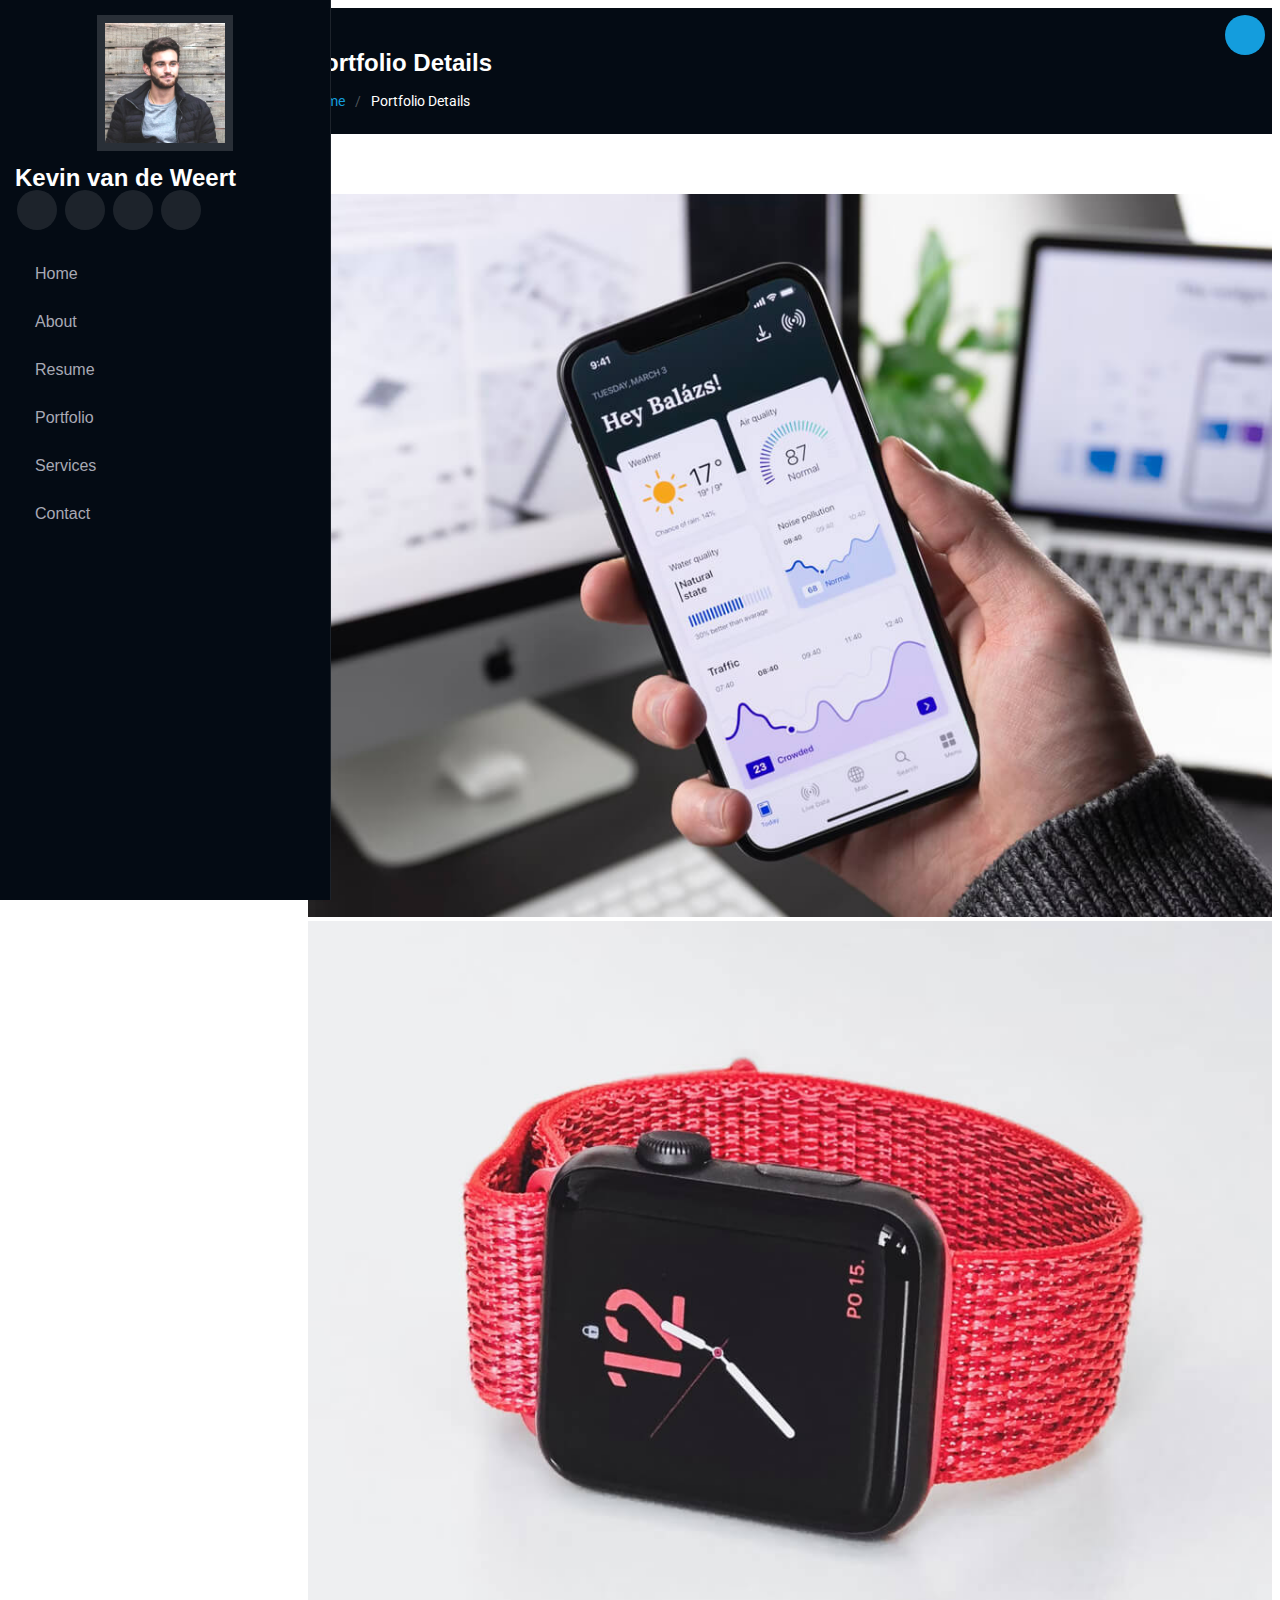
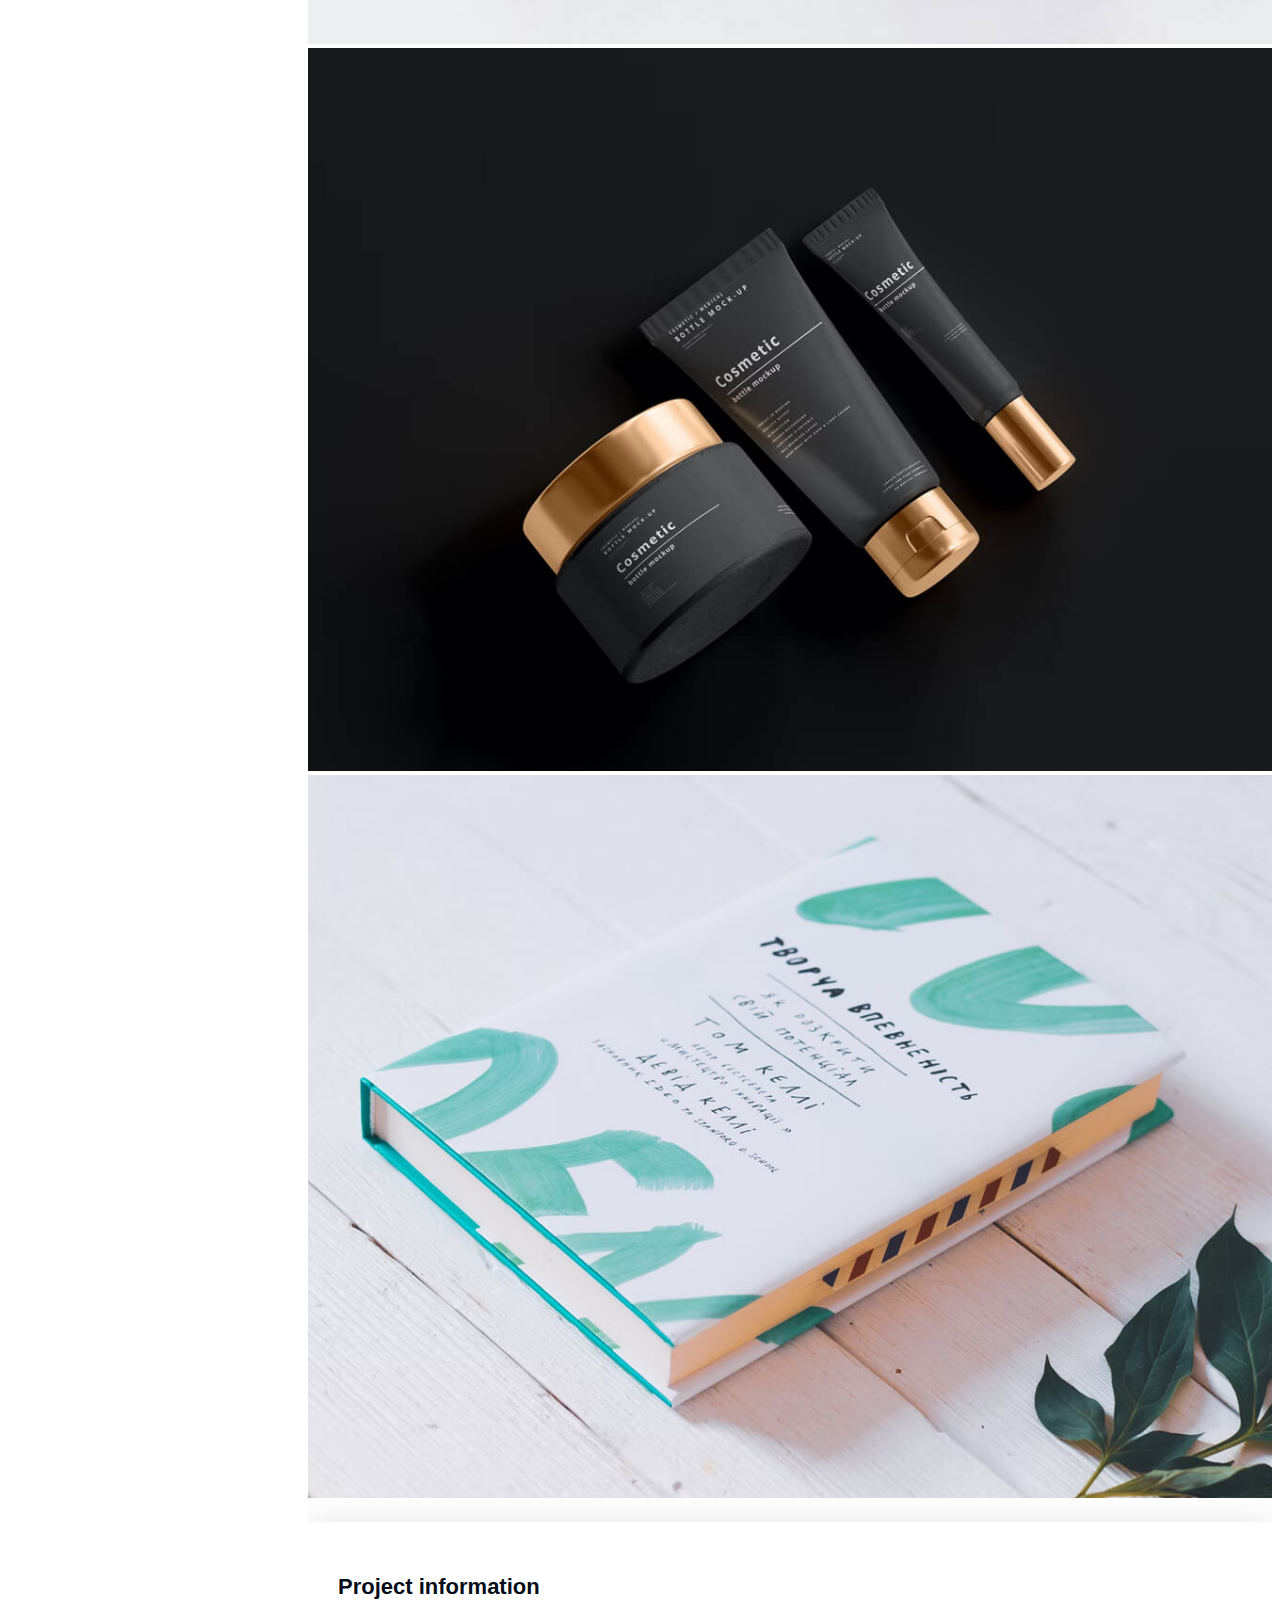
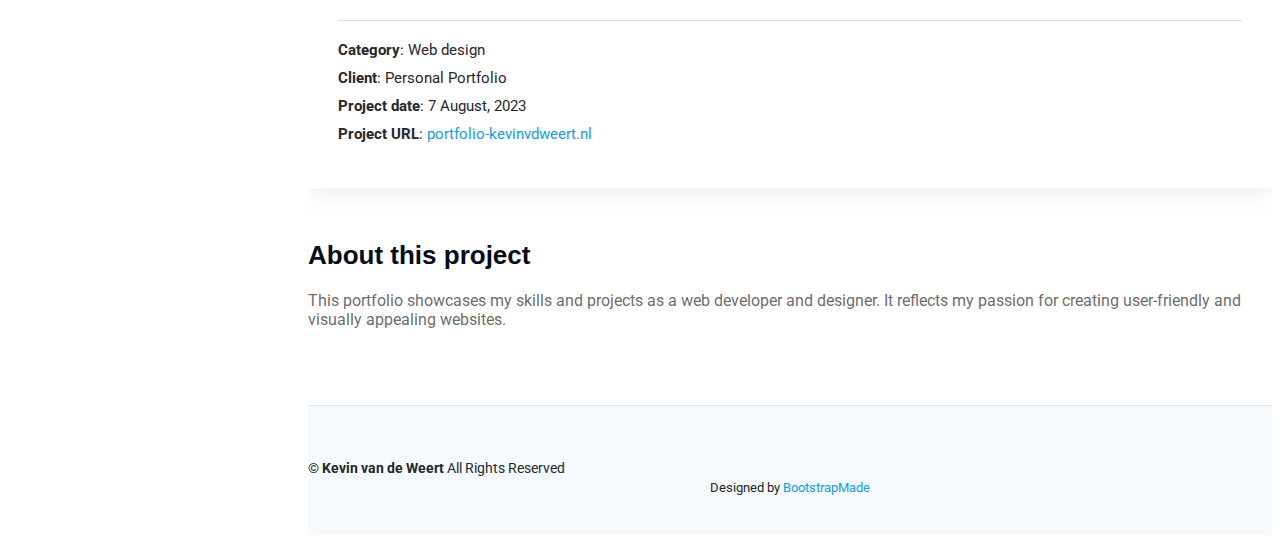
==== Portfolio/portfolio-details.html @ c5e0f4ae "Initial commit" ====
<!DOCTYPE html>
<html lang="en">

<head>
  <meta charset="utf-8">
  <meta content="width=device-width, initial-scale=1.0" name="viewport">
  <title>Portfolio Details</title>

  <!-- Favicons -->
  <link href="assets/img/favicon.png" rel="icon">
  <link href="assets/img/apple-touch-icon.png" rel="apple-touch-icon">

  <!-- Fonts -->
  <link href="https://fonts.googleapis.com" rel="preconnect">
  <link href="https://fonts.gstatic.com" rel="preconnect" crossorigin>
  <link href="https://fonts.googleapis.com/css2?family=Roboto:wght@400;500;700&display=swap" rel="stylesheet">

  <!-- Vendor CSS Files -->
  <link href="assets/vendor/bootstrap/css/bootstrap.min.css" rel="stylesheet">
  <link href="assets/vendor/bootstrap-icons/bootstrap-icons.css" rel="stylesheet">
  <link href="assets/vendor/aos/aos.css" rel="stylesheet">
  <link href="assets/vendor/glightbox/css/glightbox.min.css" rel="stylesheet">
  <link href="assets/vendor/swiper/swiper-bundle.min.css" rel="stylesheet">

  <!-- Main CSS File -->
  <link href="assets/css/main.css" rel="stylesheet">
</head>

<body class="portfolio-details-page">

  <header id="header" class="header dark-background d-flex flex-column">
    <i class="header-toggle d-xl-none bi bi-list"></i>
    <div class="profile-img">
      <img src="assets/img/my-profile-img.jpg" alt="" class="img-fluid rounded-circle">
    </div>
    <a href="index.html" class="logo d-flex align-items-center justify-content-center">
      <h1 class="sitename">Kevin van de Weert</h1>
    </a>
    <div class="social-links text-center">
      <a href="#" class="twitter"><i class="bi bi-twitter"></i></a>
      <a href="#" class="facebook"><i class="bi bi-facebook"></i></a>
      <a href="#" class="instagram"><i class="bi bi-instagram"></i></a>
      <a href="#" class="linkedin"><i class="bi bi-linkedin"></i></a>
    </div>
    <nav id="navmenu" class="navmenu">
      <ul>
        <li><a href="#hero"><i class="bi bi-house navicon"></i>Home</a></li>
        <li><a href="#about"><i class="bi bi-person navicon"></i> About</a></li>
        <li><a href="#resume"><i class="bi bi-file-earmark-text navicon"></i> Resume</a></li>
        <li><a href="#portfolio"><i class="bi bi-images navicon"></i> Portfolio</a></li>
        <li><a href="#services"><i class="bi bi-hdd-stack navicon"></i> Services</a></li>
        <li><a href="#contact"><i class="bi bi-envelope navicon"></i> Contact</a></li>
      </ul>
    </nav>
  </header>

  <main class="main">
    <div class="page-title dark-background">
      <div class="container d-lg-flex justify-content-between align-items-center">
        <h1 class="mb-2 mb-lg-0">Portfolio Details</h1>
        <nav class="breadcrumbs">
          <ol>
            <li><a href="index.html">Home</a></li>
            <li class="current">Portfolio Details</li>
          </ol>
        </nav>
      </div>
    </div>

    <section id="portfolio-details" class="portfolio-details section">
      <div class="container" data-aos="fade-up" data-aos-delay="100">
        <div class="row gy-4">
          <div class="col-lg-8">
            <div class="portfolio-details-slider swiper init-swiper">
              <script type="application/json" class="swiper-config">
                {
                  "loop": true,
                  "speed": 600,
                  "autoplay": { "delay": 5000 },
                  "slidesPerView": "auto",
                  "pagination": { "el": ".swiper-pagination", "type": "bullets", "clickable": true }
                }
              </script>
              <div class="swiper-wrapper align-items-center">
                <div class="swiper-slide">
                  <img src="assets/img/portfolio/app-1.jpg" alt="">
                </div>
                <div class="swiper-slide">
                  <img src="assets/img/portfolio/product-1.jpg" alt="">
                </div>
                <div class="swiper-slide">
                  <img src="assets/img/portfolio/branding-1.jpg" alt="">
                </div>
                <div class="swiper-slide">
                  <img src="assets/img/portfolio/books-1.jpg" alt="">
                </div>
              </div>
              <div class="swiper-pagination"></div>
            </div>
          </div>
          <div class="col-lg-4">
            <div class="portfolio-info" data-aos="fade-up" data-aos-delay="200">
              <h3>Project information</h3>
              <ul>
                <li><strong>Category</strong>: Web design</li>
                <li><strong>Client</strong>: Personal Portfolio</li>
                <li><strong>Project date</strong>: 7 August, 2023</li>
                <li><strong>Project URL</strong>: <a href="https://portfolio-kevinvdweert.nl">portfolio-kevinvdweert.nl</a></li>
              </ul>
            </div>
            <div class="portfolio-description" data-aos="fade-up" data-aos-delay="300">
              <h2>About this project</h2>
              <p>This portfolio showcases my skills and projects as a web developer and designer. It reflects my passion for creating user-friendly and visually appealing websites.</p>
            </div>
          </div>
        </div>
      </div>
    </section>
  </main>

  <footer id="footer" class="footer position-relative light-background">
    <div class="container">
      <div class="copyright text-center">
        <p>© <strong class="sitename">Kevin van de Weert</strong> All Rights Reserved</p>
      </div>
      <div class="credits">
        Designed by <a href="https://bootstrapmade.com/">BootstrapMade</a>
      </div>
    </div>
  </footer>

  <a href="#" id="scroll-top" class="scroll-top d-flex align-items-center justify-content-center"><i class="bi bi-arrow-up-short"></i></a>
  <div id="preloader"></div>

  <!-- Vendor JS Files -->
  <script src="assets/vendor/bootstrap/js/bootstrap.bundle.min.js"></script>
  <script src="assets/vendor/aos/aos.js"></script>
  <script src="assets/vendor/glightbox/js/glightbox.min.js"></script>
  <script src="assets/vendor/swiper/swiper-bundle.min.js"></script>

  <!-- Main JS File -->
  <script src="assets/js/main.js"></script>
</body>

</html>
---- Portfolio/assets/css/main.css ----
/**
* Template Name: iPortfolio
* Template URL: https://bootstrapmade.com/iportfolio-bootstrap-portfolio-websites-template/
* Updated: Jun 29 2024 with Bootstrap v5.3.3
* Author: BootstrapMade.com
* License: https://bootstrapmade.com/license/
*/

/*--------------------------------------------------------------
# Font & Color Variables
# Help: https://bootstrapmade.com/color-system/
--------------------------------------------------------------*/
/* Fonts */
:root {
  --default-font: "Roboto",  system-ui, -apple-system, "Segoe UI", Roboto, "Helvetica Neue", Arial, "Noto Sans", "Liberation Sans", sans-serif, "Apple Color Emoji", "Segoe UI Emoji", "Segoe UI Symbol", "Noto Color Emoji";
  --heading-font: "Raleway",  sans-serif;
  --nav-font: "Poppins",  sans-serif;
}

/* Global Colors - The following color variables are used throughout the website. Updating them here will change the color scheme of the entire website */
:root { 
  --background-color: #ffffff; /* Background color for the entire website, including individual sections */
  --default-color: #272829; /* Default color used for the majority of the text content across the entire website */
  --heading-color: #050d18; /* Color for headings, subheadings and title throughout the website */
  --accent-color: #149ddd; /* Accent color that represents your brand on the website. It's used for buttons, links, and other elements that need to stand out */
  --surface-color: #ffffff; /* The surface color is used as a background of boxed elements within sections, such as cards, icon boxes, or other elements that require a visual separation from the global background. */
  --contrast-color: #ffffff; /* Contrast color for text, ensuring readability against backgrounds of accent, heading, or default colors. */
}

/* Nav Menu Colors - The following color variables are used specifically for the navigation menu. They are separate from the global colors to allow for more customization options */
:root {
  --nav-color: #a8a9b4;  /* The default color of the main navmenu links */
  --nav-hover-color: #ffffff; /* Applied to main navmenu links when they are hovered over or active */
  --nav-mobile-background-color: #040b14; /* Used as the background color for mobile navigation menu */
  --nav-dropdown-background-color: #040b14; /* Used as the background color for dropdown items that appear when hovering over primary navigation items */
  --nav-dropdown-color: #a8a9b4; /* Used for navigation links of the dropdown items in the navigation menu. */
  --nav-dropdown-hover-color: #ffffff; /* Similar to --nav-hover-color, this color is applied to dropdown navigation links when they are hovered over. */
}

/* Color Presets - These classes override global colors when applied to any section or element, providing reuse of the sam color scheme. */

.light-background {
  --background-color: #f4fafd;
  --surface-color: #ffffff;
}

.dark-background {
  --background-color: #040b14;
  --default-color: #ffffff;
  --heading-color: #ffffff;
  --surface-color: #151f2b;
  --contrast-color: #ffffff;
}

/* Smooth scroll */
:root {
  scroll-behavior: smooth;
}

/*--------------------------------------------------------------
# General Styling & Shared Classes
--------------------------------------------------------------*/
body {
  color: var(--default-color);
  background-color: var(--background-color);
  font-family: var(--default-font);
}

a {
  color: var(--accent-color);
  text-decoration: none;
  transition: 0.3s;
}

a:hover {
  color: color-mix(in srgb, var(--accent-color), transparent 25%);
  text-decoration: none;
}

h1,
h2,
h3,
h4,
h5,
h6 {
  color: var(--heading-color);
  font-family: var(--heading-font);
}

/* PHP Email Form Messages
------------------------------*/
.php-email-form .error-message {
  display: none;
  background: #df1529;
  color: #ffffff;
  text-align: left;
  padding: 15px;
  margin-bottom: 24px;
  font-weight: 600;
}

.php-email-form .sent-message {
  display: none;
  color: #ffffff;
  background: #059652;
  text-align: center;
  padding: 15px;
  margin-bottom: 24px;
  font-weight: 600;
}

.php-email-form .loading {
  display: none;
  background: var(--surface-color);
  text-align: center;
  padding: 15px;
  margin-bottom: 24px;
}

.php-email-form .loading:before {
  content: "";
  display: inline-block;
  border-radius: 50%;
  width: 24px;
  height: 24px;
  margin: 0 10px -6px 0;
  border: 3px solid var(--accent-color);
  border-top-color: var(--surface-color);
  animation: php-email-form-loading 1s linear infinite;
}

@keyframes php-email-form-loading {
  0% {
    transform: rotate(0deg);
  }

  100% {
    transform: rotate(360deg);
  }
}

/*--------------------------------------------------------------
# Global Header
--------------------------------------------------------------*/
.header {
  color: var(--default-color);
  background-color: var(--background-color);
  position: fixed;
  top: 0;
  left: 0;
  bottom: 0;
  padding: 0 15px;
  width: 300px;
  transition: all ease-in-out 0.3s;
  overflow-y: auto;
  z-index: 997;
  border-right: 1px solid color-mix(in srgb, var(--default-color), transparent 90%);
}

.header .profile-img img {
  margin: 15px auto;
  display: block;
  width: 120px;
  border: 8px solid color-mix(in srgb, var(--default-color), transparent 85%);
}

.header .logo {
  line-height: 1;
  margin-bottom: 15px;
}

.header .logo img {
  max-height: 32px;
  margin-right: 8px;
}

.header .logo h1 {
  font-size: 24px;
  margin: 0;
  font-weight: 700;
  color: var(--heading-color);
}

.header .social-links {
  margin: 0 0 20px 0;
}

.header .social-links a {
  font-size: 16px;
  display: inline-flex;
  align-items: center;
  justify-content: center;
  background: color-mix(in srgb, var(--default-color), transparent 90%);
  color: var(--default-color);
  margin: 0 2px;
  border-radius: 50%;
  text-align: center;
  width: 40px;
  height: 40px;
  transition: 0.3s;
}

.header .social-links a:hover {
  color: var(--contrast-color);
  background: var(--accent-color);
}

@media (min-width: 1200px) {

  .header~main,
  .header~#footer {
    margin-left: 300px;
  }
}

@media (max-width: 1199px) {
  .header {
    left: -100%;
  }
}

.header.header-show {
  left: 0;
}

.header .header-toggle {
  color: var(--contrast-color);
  background-color: var(--accent-color);
  font-size: 22px;
  display: flex;
  align-items: center;
  justify-content: center;
  width: 40px;
  height: 40px;
  border-radius: 50%;
  cursor: pointer;
  position: fixed;
  top: 15px;
  right: 15px;
  z-index: 9999;
  transition: background-color 0.3s;
}

.header .header-toggle:hover {
  color: var(--contrast-color);
  background-color: color-mix(in srgb, var(--accent-color) 90%, white 15%);
}

/*--------------------------------------------------------------
# Navigation Menu
--------------------------------------------------------------*/
.mobile-nav-toggle {
  display: none;
}

.navmenu {
  padding: 0;
  z-index: 9997;
}

.navmenu ul {
  list-style: none;
  padding: 0 0 20px 0;
  margin: 0;
}

.navmenu a,
.navmenu a:focus {
  color: var(--nav-color);
  padding: 15px 10px;
  font-family: var(--nav-font);
  font-size: 16px;
  font-weight: 400;
  display: flex;
  align-items: center;
  white-space: nowrap;
  transition: 0.3s;
  width: 100%;
}

.navmenu a .navicon,
.navmenu a:focus .navicon {
  font-size: 20px;
  margin-right: 10px;
}

.navmenu a .toggle-dropdown,
.navmenu a:focus .toggle-dropdown {
  font-size: 12px;
  line-height: 0;
  margin-left: auto;
  width: 30px;
  height: 30px;
  display: flex;
  align-items: center;
  justify-content: center;
  border-radius: 50%;
  transition: 0.3s;
  flex-shrink: 0;
  background-color: color-mix(in srgb, var(--accent-color), transparent 90%);
}

.navmenu a .toggle-dropdown:hover,
.navmenu a:focus .toggle-dropdown:hover {
  background-color: var(--accent-color);
  color: var(--contrast-color);
}

.navmenu a:hover,
.navmenu .active,
.navmenu .active:focus {
  color: var(--nav-hover-color);
}

.navmenu a:hover .navicon,
.navmenu .active .navicon,
.navmenu .active:focus .navicon {
  color: var(--accent-color);
}

.navmenu .active .toggle-dropdown,
.navmenu .active:focus .toggle-dropdown {
  background-color: var(--accent-color);
  color: var(--contrast-color);
  transform: rotate(180deg);
}

.navmenu .dropdown {
  display: block;
}

.navmenu .dropdown a,
.navmenu .dropdown a:focus {
  color: --nav-dropdown-color;
}

.navmenu .dropdown a:hover,
.navmenu .dropdown .active,
.navmenu .dropdown .active:focus {
  color: var(--nav-dropdown-hover-color);
}

.navmenu .dropdown ul {
  position: static;
  display: none;
  z-index: 99;
  padding: 5px 10px;
  margin: 5px 10px;
  background-color: var(--nav-dropdown-background-color);
  border: 1px solid color-mix(in srgb, var(--default-color), transparent 90%);
  box-shadow: none;
  transition: all 0.5s ease-in-out;
}

.navmenu .dropdown ul ul {
  background-color: rgba(33, 37, 41, 0.1);
}

.navmenu .dropdown>.dropdown-active {
  display: block;
  background-color: rgba(33, 37, 41, 0.03);
}

/*--------------------------------------------------------------
# Global Footer
--------------------------------------------------------------*/
.footer {
  color: var(--default-color);
  background-color: var(--background-color);
  font-size: 14px;
  padding: 40px 0;
  position: relative;
  border-top: 1px solid color-mix(in srgb, var(--default-color), transparent 90%);
}

.footer .copyright p {
  margin-bottom: 0;
}

.footer .credits {
  margin-top: 4px;
  font-size: 13px;
  text-align: center;
}

/*--------------------------------------------------------------
# Preloader
--------------------------------------------------------------*/
#preloader {
  position: fixed;
  inset: 0;
  z-index: 999999;
  overflow: hidden;
  background: var(--background-color);
  transition: all 0.6s ease-out;
}

#preloader:before {
  content: "";
  position: fixed;
  top: calc(50% - 30px);
  left: calc(50% - 30px);
  border: 6px solid #ffffff;
  border-color: var(--accent-color) transparent var(--accent-color) transparent;
  border-radius: 50%;
  width: 60px;
  height: 60px;
  animation: animate-preloader 1.5s linear infinite;
}

@keyframes animate-preloader {
  0% {
    transform: rotate(0deg);
  }

  100% {
    transform: rotate(360deg);
  }
}

/*--------------------------------------------------------------
# Scroll Top Button
--------------------------------------------------------------*/
.scroll-top {
  position: fixed;
  visibility: hidden;
  opacity: 0;
  right: 15px;
  bottom: -15px;
  z-index: 99999;
  background-color: var(--accent-color);
  width: 44px;
  height: 44px;
  border-radius: 50px;
  transition: all 0.4s;
}

.scroll-top i {
  font-size: 24px;
  color: var(--contrast-color);
  line-height: 0;
}

.scroll-top:hover {
  background-color: color-mix(in srgb, var(--accent-color), transparent 20%);
  color: var(--contrast-color);
}

.scroll-top.active {
  visibility: visible;
  opacity: 1;
  bottom: 15px;
}

/*--------------------------------------------------------------
# Disable aos animation delay on mobile devices
--------------------------------------------------------------*/
@media screen and (max-width: 768px) {
  [data-aos-delay] {
    transition-delay: 0 !important;
  }
}

/*--------------------------------------------------------------
# Global Page Titles & Breadcrumbs
--------------------------------------------------------------*/
.page-title {
  color: var(--default-color);
  background-color: var(--background-color);
  padding: 25px 0;
  position: relative;
}

.page-title h1 {
  font-size: 24px;
  font-weight: 700;
}

.page-title .breadcrumbs ol {
  display: flex;
  flex-wrap: wrap;
  list-style: none;
  padding: 0;
  margin: 0;
  font-size: 14px;
  font-weight: 400;
}

.page-title .breadcrumbs ol li+li {
  padding-left: 10px;
}

.page-title .breadcrumbs ol li+li::before {
  content: "/";
  display: inline-block;
  padding-right: 10px;
  color: color-mix(in srgb, var(--default-color), transparent 70%);
}

/*--------------------------------------------------------------
# Global Sections
--------------------------------------------------------------*/
section,
.section {
  color: var(--default-color);
  background-color: var(--background-color);
  padding: 60px 0;
  overflow: clip;
}

/*--------------------------------------------------------------
# Global Section Titles
--------------------------------------------------------------*/
.section-title {
  padding-bottom: 60px;
  position: relative;
}

.section-title h2 {
  font-size: 32px;
  font-weight: 700;
  margin-bottom: 20px;
  padding-bottom: 20px;
  position: relative;
}

.section-title h2:after {
  content: "";
  position: absolute;
  display: block;
  width: 50px;
  height: 3px;
  background: var(--accent-color);
  left: 0;
  bottom: 0;
}

.section-title p {
  margin-bottom: 0;
}

/*--------------------------------------------------------------
# Hero Section
--------------------------------------------------------------*/
.hero {
  width: 100%;
  min-height: 100vh;
  position: relative;
  padding: 80px 0;
  display: flex;
  align-items: center;
  justify-content: center;
}

.hero img {
  position: absolute;
  inset: 0;
  display: block;
  width: 100%;
  height: 100%;
  object-fit: cover;
  z-index: 1;
}

.hero:before {
  content: "";
  background: color-mix(in srgb, var(--background-color), transparent 70%);
  position: absolute;
  inset: 0;
  z-index: 2;
}

.hero .container {
  position: relative;
  z-index: 3;
}

.hero h2 {
  margin: 0;
  font-size: 64px;
  font-weight: 700;
}

.hero p {
  margin: 5px 0 0 0;
  font-size: 26px;
}

.hero p span {
  letter-spacing: 1px;
  border-bottom: 2px solid var(--accent-color);
}

.hero .social-links {
  margin-top: 25px;
}

.hero .social-links a {
  font-size: 24px;
  display: inline-block;
  color: color-mix(in srgb, var(--default-color), transparent 50%);
  line-height: 1;
  margin-right: 20px;
  transition: 0.3s;
}

.hero .social-links a:hover {
  color: var(--accent-color);
}

@media (max-width: 768px) {
  .hero h2 {
    font-size: 32px;
  }

  .hero p {
    font-size: 20px;
  }
}

/*--------------------------------------------------------------
# About Section
--------------------------------------------------------------*/
.about .content h2 {
  font-weight: 700;
  font-size: 24px;
}

.about .content ul {
  list-style: none;
  padding: 0;
}

.about .content ul li {
  margin-bottom: 20px;
  display: flex;
  align-items: center;
}

.about .content ul strong {
  margin-right: 10px;
}

.about .content ul i {
  font-size: 16px;
  margin-right: 5px;
  color: var(--accent-color);
  line-height: 0;
}

/*--------------------------------------------------------------
# Stats Section
--------------------------------------------------------------*/
.stats .stats-item {
  padding: 30px;
  width: 100%;
}

.stats .stats-item i {
  color: var(--accent-color);
  display: block;
  font-size: 44px;
  float: left;
  line-height: 0;
}

.stats .stats-item .purecounter {
  color: var(--heading-color);
  font-size: 48px;
  line-height: 40px;
  display: block;
  font-weight: 700;
  margin-left: 60px;
}

.stats .stats-item p {
  color: color-mix(in srgb, var(--default-color), transparent 40%);
  padding: 15px 0 0 0;
  margin: 0 0 0 60px;
  font-family: var(--heading-font);
  font-size: 14px;
}

/*--------------------------------------------------------------
# Skills Section
--------------------------------------------------------------*/
.skills .progress {
  height: 60px;
  display: block;
  background: none;
  border-radius: 0;
}

.skills .progress .skill {
  color: var(--heading-color);
  padding: 0;
  margin: 0 0 6px 0;
  text-transform: uppercase;
  display: block;
  font-weight: 600;
  font-family: var(--heading-font);
}

.skills .progress .skill .val {
  float: right;
  font-style: normal;
}

.skills .progress-bar-wrap {
  background: color-mix(in srgb, var(--default-color), transparent 90%);
  height: 10px;
}

.skills .progress-bar {
  width: 1px;
  height: 10px;
  transition: 0.9s;
  background-color: var(--accent-color);
}

/*--------------------------------------------------------------
# Resume Section
--------------------------------------------------------------*/
.resume .resume-title {
  color: var(--heading-color);
  font-size: 26px;
  font-weight: 700;
  margin-top: 20px;
  margin-bottom: 20px;
}

.resume .resume-item {
  padding: 0 0 20px 20px;
  margin-top: -2px;
  border-left: 2px solid var(--accent-color);
  position: relative;
}

.resume .resume-item h4 {
  line-height: 18px;
  font-size: 18px;
  font-weight: 600;
  text-transform: uppercase;
  color: color-mix(in srgb, var(--default-color), transparent 20%);
  margin-bottom: 10px;
}

.resume .resume-item h5 {
  font-size: 16px;
  padding: 5px 15px;
  display: inline-block;
  font-weight: 600;
  margin-bottom: 10px;
}

.resume .resume-item ul {
  padding-left: 20px;
}

.resume .resume-item ul li {
  padding-bottom: 10px;
}

.resume .resume-item:last-child {
  padding-bottom: 0;
}

.resume .resume-item::before {
  content: "";
  position: absolute;
  width: 16px;
  height: 16px;
  border-radius: 50px;
  left: -9px;
  top: 0;
  background: var(--background-color);
  border: 2px solid var(--accent-color);
}

/*--------------------------------------------------------------
# Portfolio Section
--------------------------------------------------------------*/
.portfolio .portfolio-filters {
  padding: 0;
  margin: 0 auto 20px auto;
  list-style: none;
  text-align: center;
}

.portfolio .portfolio-filters li {
  cursor: pointer;
  display: inline-block;
  padding: 0;
  font-size: 14px;
  font-weight: 400;
  margin: 0 10px;
  line-height: 1;
  text-transform: uppercase;
  margin-bottom: 10px;
  transition: all 0.3s ease-in-out;
}

.portfolio .portfolio-filters li:hover,
.portfolio .portfolio-filters li.filter-active {
  color: var(--accent-color);
}

.portfolio .portfolio-filters li:first-child {
  margin-left: 0;
}

.portfolio .portfolio-filters li:last-child {
  margin-right: 0;
}

@media (max-width: 575px) {
  .portfolio .portfolio-filters li {
    font-size: 14px;
    margin: 0 5px;
  }
}

.portfolio .portfolio-content {
  position: relative;
  overflow: hidden;
}

.portfolio .portfolio-content img {
  transition: 0.3s;
}

.portfolio .portfolio-content .portfolio-info {
  opacity: 0;
  position: absolute;
  inset: 0;
  z-index: 3;
  transition: all ease-in-out 0.3s;
  background: rgba(0, 0, 0, 0.6);
  padding: 15px;
}

.portfolio .portfolio-content .portfolio-info h4 {
  font-size: 14px;
  padding: 5px 10px;
  font-weight: 400;
  color: #ffffff;
  display: inline-block;
  background-color: var(--accent-color);
}

.portfolio .portfolio-content .portfolio-info p {
  position: absolute;
  bottom: 10px;
  text-align: center;
  display: inline-block;
  left: 0;
  right: 0;
  font-size: 16px;
  font-weight: 600;
  color: rgba(255, 255, 255, 0.8);
}

.portfolio .portfolio-content .portfolio-info .preview-link,
.portfolio .portfolio-content .portfolio-info .details-link {
  position: absolute;
  left: calc(50% - 40px);
  font-size: 26px;
  top: calc(50% - 14px);
  color: #fff;
  transition: 0.3s;
  line-height: 1.2;
}

.portfolio .portfolio-content .portfolio-info .preview-link:hover,
.portfolio .portfolio-content .portfolio-info .details-link:hover {
  color: var(--accent-color);
}

.portfolio .portfolio-content .portfolio-info .details-link {
  left: 50%;
  font-size: 34px;
  line-height: 0;
}

.portfolio .portfolio-content:hover .portfolio-info {
  opacity: 1;
}

.portfolio .portfolio-content:hover img {
  transform: scale(1.1);
}

/*--------------------------------------------------------------
# Services Section
--------------------------------------------------------------*/
.services .service-item {
  position: relative;
}

.services .service-item .icon {
  background: var(--accent-color);
  display: flex;
  align-items: center;
  justify-content: center;
  width: 54px;
  height: 54px;
  border-radius: 50%;
  transition: 0.5s;
  border: 1px solid var(--accent-color);
  margin-right: 20px;
}

.services .service-item .icon i {
  color: var(--contrast-color);
  font-size: 24px;
  line-height: 0;
}

.services .service-item:hover .icon {
  background: var(--surface-color);
}

.services .service-item:hover .icon i {
  color: var(--accent-color);
}

.services .service-item .title {
  font-weight: 700;
  margin-bottom: 15px;
  font-size: 18px;
}

.services .service-item .title a {
  color: var(--heading-color);
}

.services .service-item .title a:hover {
  color: var(--accent-color);
}

.services .service-item .description {
  line-height: 24px;
  font-size: 14px;
}

/*--------------------------------------------------------------
# Testimonials Section
--------------------------------------------------------------*/
.testimonials .testimonials-carousel,
.testimonials .testimonials-slider {
  overflow: hidden;
}

.testimonials .testimonial-item {
  box-sizing: content-box;
  text-align: center;
  min-height: 320px;
}

.testimonials .testimonial-item .testimonial-img {
  width: 90px;
  border-radius: 50%;
  margin: 0 auto;
}

.testimonials .testimonial-item h3 {
  font-size: 18px;
  font-weight: bold;
  margin: 10px 0 5px 0;
}

.testimonials .testimonial-item h4 {
  font-size: 14px;
  color: color-mix(in srgb, var(--default-color), transparent 20%);
  margin: 0;
}

.testimonials .testimonial-item .quote-icon-left,
.testimonials .testimonial-item .quote-icon-right {
  color: color-mix(in srgb, var(--accent-color), transparent 40%);
  font-size: 26px;
  line-height: 0;
}

.testimonials .testimonial-item .quote-icon-left {
  display: inline-block;
  left: -5px;
  position: relative;
}

.testimonials .testimonial-item .quote-icon-right {
  display: inline-block;
  right: -5px;
  position: relative;
  top: 10px;
  transform: scale(-1, -1);
}

.testimonials .testimonial-item p {
  font-style: italic;
  margin: 0 15px 15px 15px;
  padding: 20px;
  background-color: var(--surface-color);
  position: relative;
  margin-bottom: 35px;
  border-radius: 6px;
  box-shadow: 0px 2px 15px rgba(0, 0, 0, 0.1);
}

.testimonials .testimonial-item p::after {
  content: "";
  width: 0;
  height: 0;
  border-top: 20px solid var(--surface-color);
  border-right: 20px solid transparent;
  border-left: 20px solid transparent;
  position: absolute;
  bottom: -20px;
  left: calc(50% - 20px);
}

.testimonials .swiper-wrapper {
  height: auto;
}

.testimonials .swiper-pagination {
  margin-top: 40px;
  position: relative;
}

.testimonials .swiper-pagination .swiper-pagination-bullet {
  width: 12px;
  height: 12px;
  background-color: var(--background-color);
  opacity: 1;
  border: 1px solid var(--accent-color);
}

.testimonials .swiper-pagination .swiper-pagination-bullet-active {
  background-color: var(--accent-color);
}

/*--------------------------------------------------------------
# Contact Section
--------------------------------------------------------------*/
.contact .info-wrap {
  background-color: var(--surface-color);
  box-shadow: 0px 0px 20px rgba(0, 0, 0, 0.1);
  padding: 30px;
}

@media (max-width: 575px) {
  .contact .info-wrap {
    padding: 20px;
  }
}

.contact .info-item {
  margin-bottom: 40px;
}

.contact .info-item i {
  font-size: 20px;
  color: var(--accent-color);
  background: color-mix(in srgb, var(--accent-color), transparent 92%);
  width: 44px;
  height: 44px;
  display: flex;
  justify-content: center;
  align-items: center;
  border-radius: 50px;
  transition: all 0.3s ease-in-out;
  margin-right: 15px;
}

.contact .info-item h3 {
  padding: 0;
  font-size: 18px;
  font-weight: 700;
  margin-bottom: 5px;
}

.contact .info-item p {
  padding: 0;
  margin-bottom: 0;
  font-size: 14px;
}

.contact .info-item:hover i {
  background: var(--accent-color);
  color: var(--contrast-color);
}

.contact .php-email-form {
  background-color: var(--surface-color);
  height: 100%;
  padding: 30px;
  box-shadow: 0px 0px 20px rgba(0, 0, 0, 0.1);
}

@media (max-width: 575px) {
  .contact .php-email-form {
    padding: 20px;
  }
}

.contact .php-email-form input[type=text],
.contact .php-email-form input[type=email],
.contact .php-email-form textarea {
  font-size: 14px;
  padding: 10px 15px;
  box-shadow: none;
  border-radius: 0;
  color: var(--default-color);
  background-color: var(--surface-color);
  border-color: color-mix(in srgb, var(--default-color), transparent 80%);
}

.contact .php-email-form input[type=text]:focus,
.contact .php-email-form input[type=email]:focus,
.contact .php-email-form textarea:focus {
  border-color: var(--accent-color);
}

.contact .php-email-form input[type=text]::placeholder,
.contact .php-email-form input[type=email]::placeholder,
.contact .php-email-form textarea::placeholder {
  color: color-mix(in srgb, var(--default-color), transparent 70%);
}

.contact .php-email-form button[type=submit] {
  color: var(--contrast-color);
  background: var(--accent-color);
  border: 0;
  padding: 10px 30px;
  transition: 0.4s;
  border-radius: 50px;
}

.contact .php-email-form button[type=submit]:hover {
  background: color-mix(in srgb, var(--accent-color), transparent 25%);
}

/*--------------------------------------------------------------
# Portfolio Details Section
--------------------------------------------------------------*/
.portfolio-details .portfolio-details-slider img {
  width: 100%;
}

.portfolio-details .portfolio-details-slider .swiper-pagination {
  margin-top: 20px;
  position: relative;
}

.portfolio-details .portfolio-details-slider .swiper-pagination .swiper-pagination-bullet {
  width: 12px;
  height: 12px;
  background-color: color-mix(in srgb, var(--default-color), transparent 85%);
  opacity: 1;
}

.portfolio-details .portfolio-details-slider .swiper-pagination .swiper-pagination-bullet-active {
  background-color: var(--accent-color);
}

.portfolio-details .portfolio-info {
  padding: 30px;
  box-shadow: 0px 0 30px rgba(0, 0, 0, 0.1);
}

.portfolio-details .portfolio-info h3 {
  font-size: 22px;
  font-weight: 700;
  margin-bottom: 20px;
  padding-bottom: 20px;
  border-bottom: 1px solid color-mix(in srgb, var(--default-color), transparent 85%);
}

.portfolio-details .portfolio-info ul {
  list-style: none;
  padding: 0;
  font-size: 15px;
}

.portfolio-details .portfolio-info ul li+li {
  margin-top: 10px;
}

.portfolio-details .portfolio-description {
  padding-top: 30px;
}

.portfolio-details .portfolio-description h2 {
  font-size: 26px;
  font-weight: 700;
  margin-bottom: 20px;
}

.portfolio-details .portfolio-description p {
  padding: 0;
  color: color-mix(in srgb, var(--default-color), transparent 30%);
}

/*--------------------------------------------------------------
# Service Details Section
--------------------------------------------------------------*/
.service-details .services-list {
  padding: 10px 30px;
  border: 1px solid color-mix(in srgb, var(--default-color), transparent 90%);
  margin-bottom: 20px;
}

.service-details .services-list a {
  display: block;
  line-height: 1;
  padding: 8px 0 8px 15px;
  border-left: 3px solid color-mix(in srgb, var(--default-color), transparent 70%);
  margin: 20px 0;
  color: color-mix(in srgb, var(--default-color), transparent 20%);
  transition: 0.3s;
}

.service-details .services-list a.active {
  color: var(--heading-color);
  font-weight: 700;
  border-color: var(--accent-color);
}

.service-details .services-list a:hover {
  border-color: var(--accent-color);
}

.service-details .services-img {
  margin-bottom: 20px;
}

.service-details h3 {
  font-size: 26px;
  font-weight: 700;
}

.service-details h4 {
  font-size: 20px;
  font-weight: 700;
}

.service-details p {
  font-size: 15px;
}

.service-details ul {
  list-style: none;
  padding: 0;
  font-size: 15px;
}

.service-details ul li {
  padding: 5px 0;
  display: flex;
  align-items: center;
}

.service-details ul i {
  font-size: 20px;
  margin-right: 8px;
  color: var(--accent-color);
}

/*--------------------------------------------------------------
# Starter Section Section
--------------------------------------------------------------*/
.starter-section {
  /* Add your styles here */
}
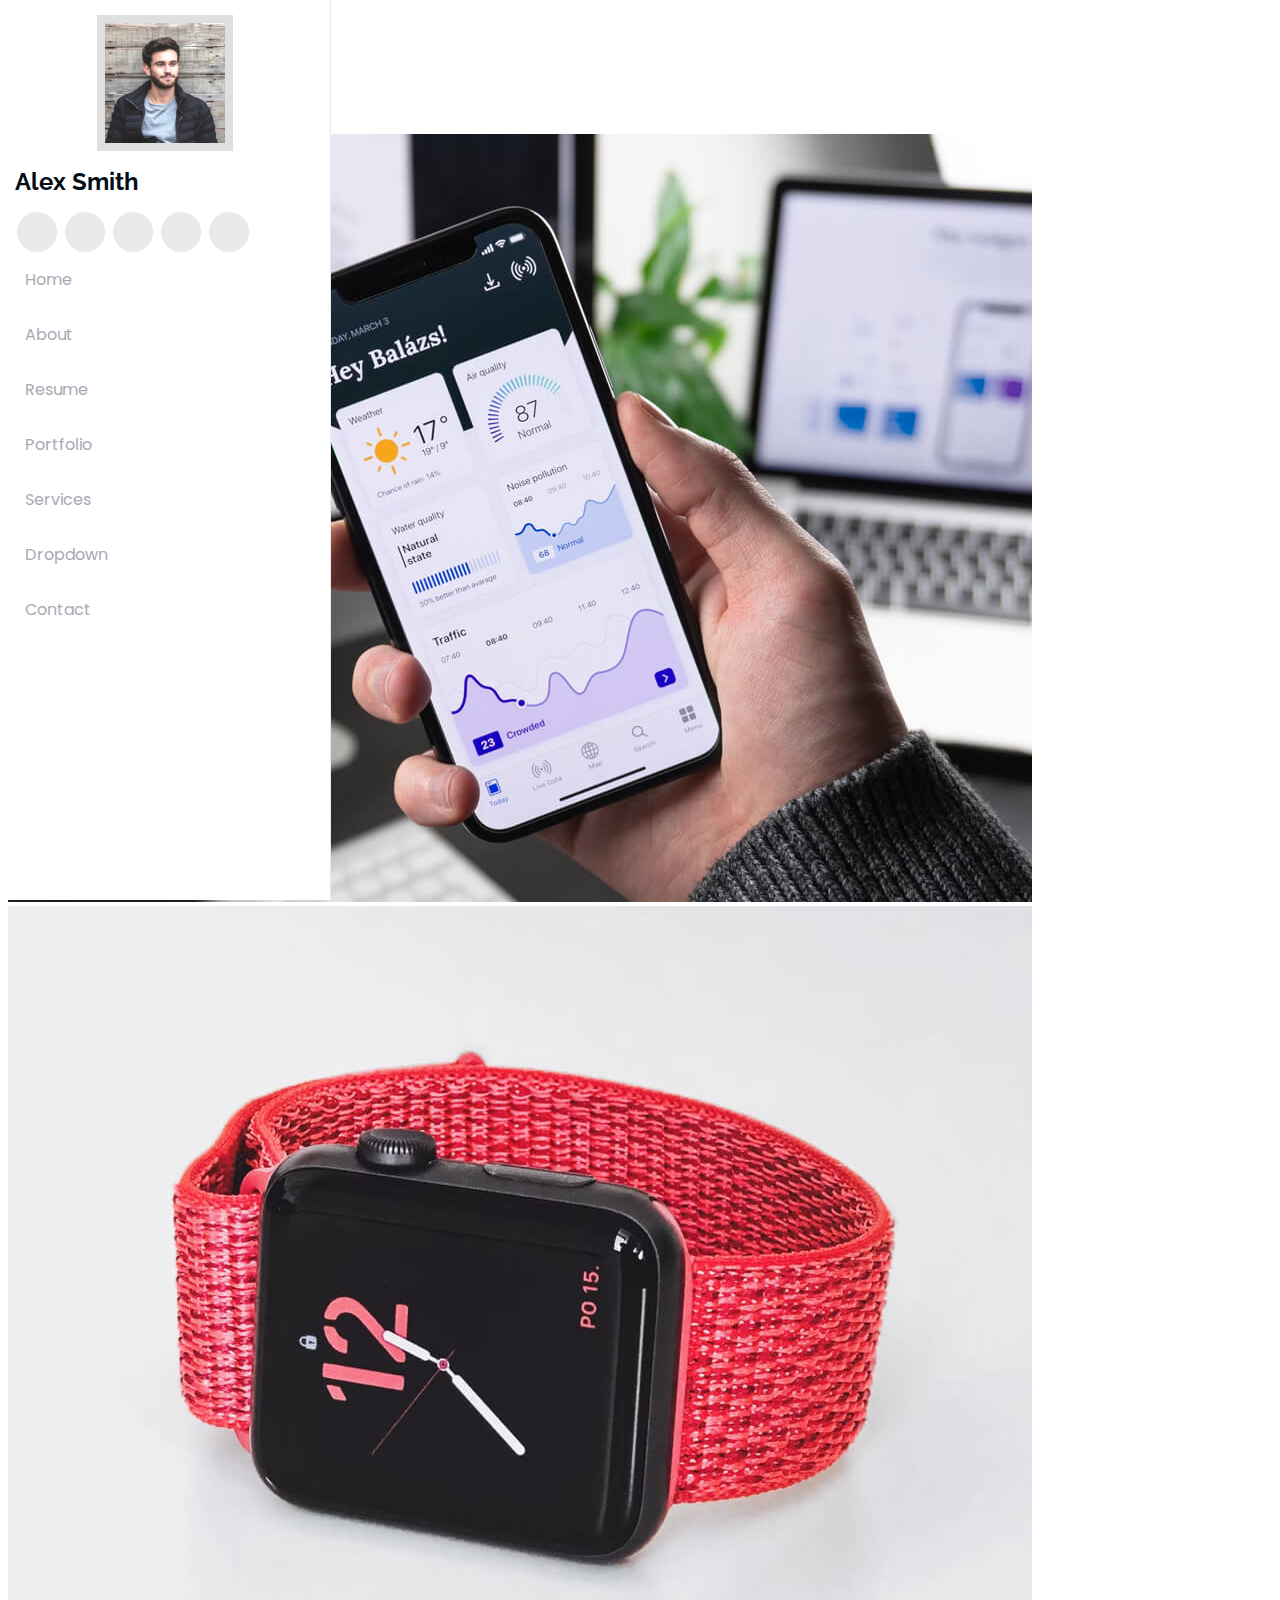
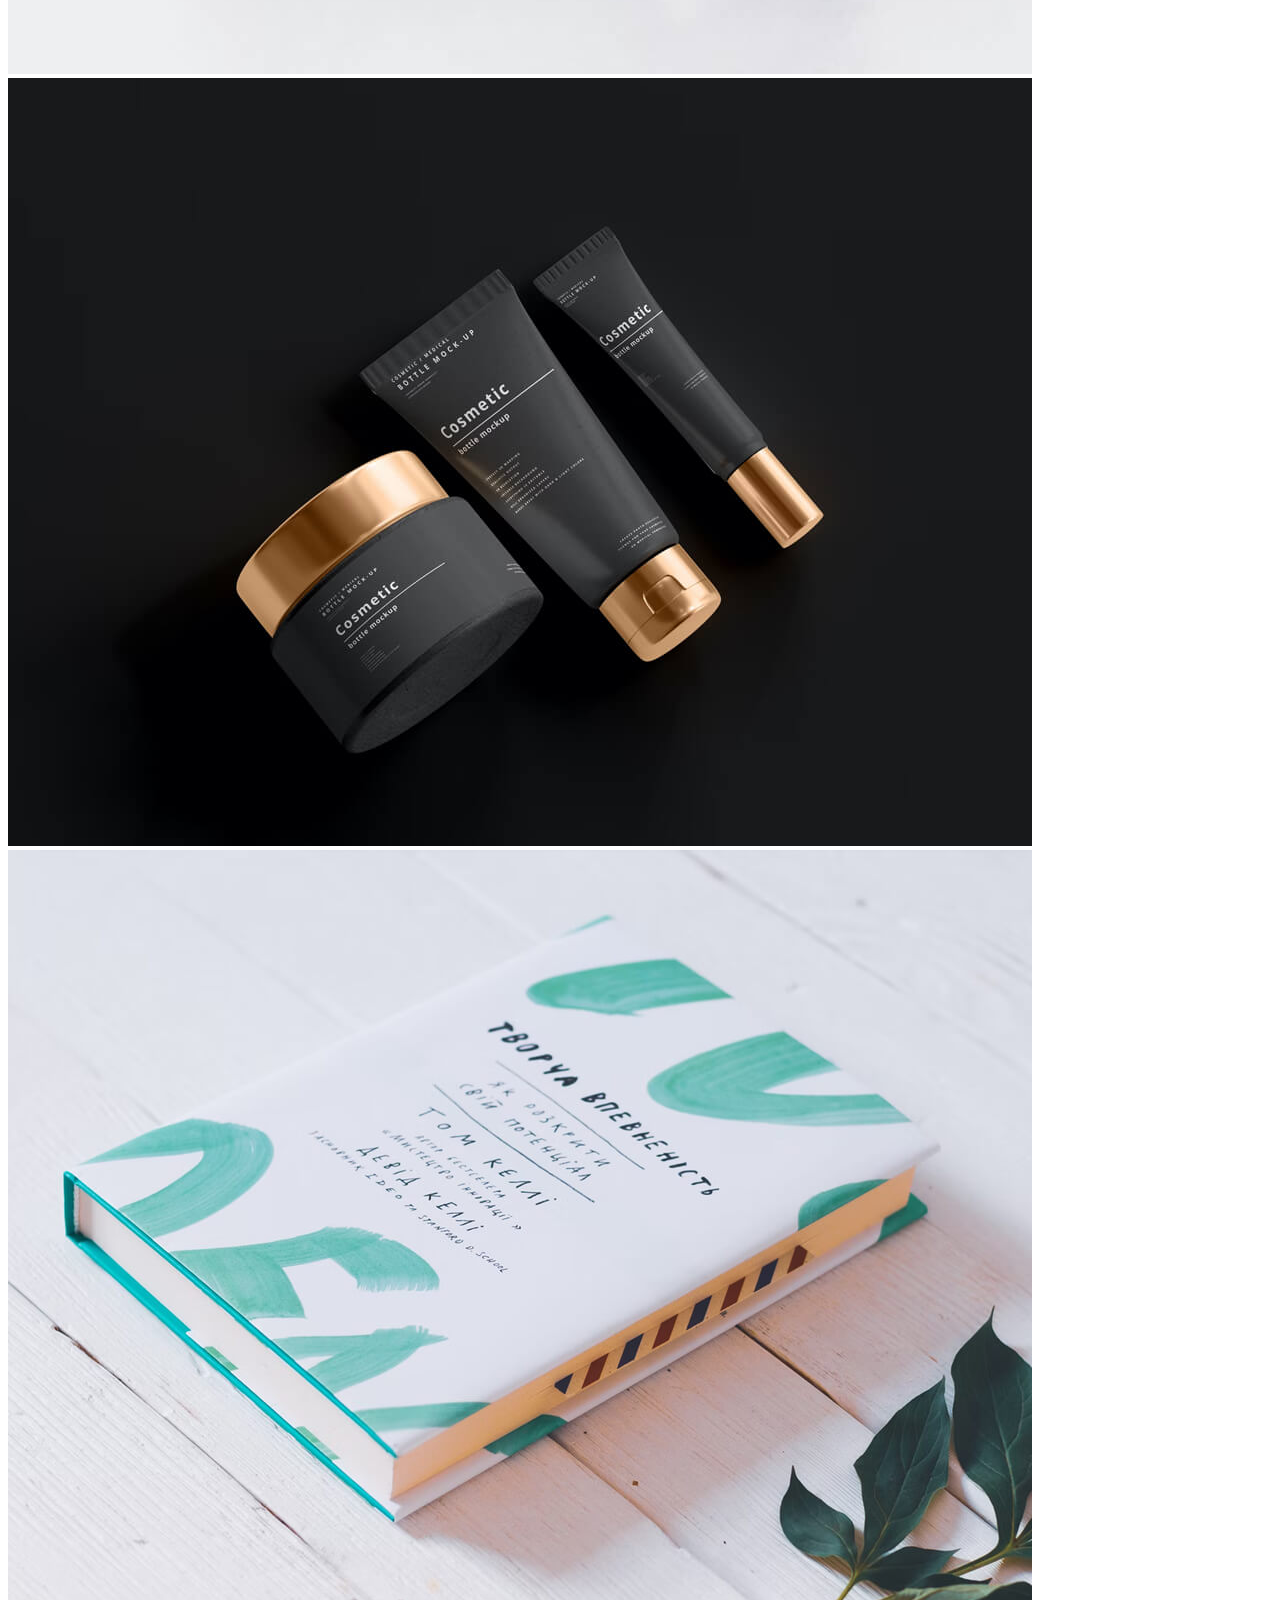
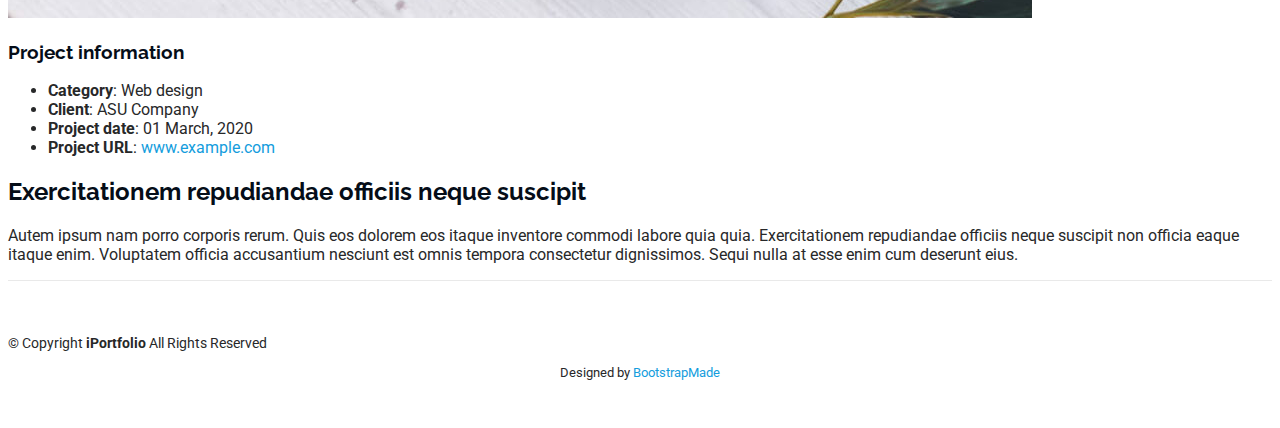
==== commit 114fcfcc: "removed overused comments" ====
--- a/Portfolio/portfolio-details.html
+++ b/Portfolio/portfolio-details.html
@@ -4,7 +4,9 @@
 <head>
   <meta charset="utf-8">
   <meta content="width=device-width, initial-scale=1.0" name="viewport">
-  <title>Portfolio Details</title>
+  <title>Portfolio Details - iPortfolio Bootstrap Template</title>
+  <meta content="" name="description">
+  <meta content="" name="keywords">
 
   <!-- Favicons -->
   <link href="assets/img/favicon.png" rel="icon">
@@ -13,7 +15,7 @@
   <!-- Fonts -->
   <link href="https://fonts.googleapis.com" rel="preconnect">
   <link href="https://fonts.gstatic.com" rel="preconnect" crossorigin>
-  <link href="https://fonts.googleapis.com/css2?family=Roboto:wght@400;500;700&display=swap" rel="stylesheet">
+  <link href="https://fonts.googleapis.com/css2?family=Roboto:ital,wght@0,100;0,300;0,400;0,500;0,700;0,900;1,100;1,300;1,400;1,500;1,700;1,900&family=Poppins:ital,wght@0,100;0,200;0,300;0,400;0,500;0,600;0,700;0,800;0,900;1,100;1,200;1,300;1,400;1,500;1,600;1,700;1,800;1,900&family=Raleway:ital,wght@0,100;0,200;0,300;0,400;0,500;0,600;0,700;0,800;0,900;1,100;1,200;1,300;1,400;1,500;1,600;1,700;1,800;1,900&display=swap" rel="stylesheet">
 
   <!-- Vendor CSS Files -->
   <link href="assets/vendor/bootstrap/css/bootstrap.min.css" rel="stylesheet">
@@ -24,24 +26,39 @@
 
   <!-- Main CSS File -->
   <link href="assets/css/main.css" rel="stylesheet">
+
+  <!-- =======================================================
+  * Template Name: iPortfolio
+  * Template URL: https://bootstrapmade.com/iportfolio-bootstrap-portfolio-websites-template/
+  * Updated: Jun 29 2024 with Bootstrap v5.3.3
+  * Author: BootstrapMade.com
+  * License: https://bootstrapmade.com/license/
+  ======================================================== -->
 </head>
 
 <body class="portfolio-details-page">
 
   <header id="header" class="header dark-background d-flex flex-column">
     <i class="header-toggle d-xl-none bi bi-list"></i>
+
     <div class="profile-img">
       <img src="assets/img/my-profile-img.jpg" alt="" class="img-fluid rounded-circle">
     </div>
+
     <a href="index.html" class="logo d-flex align-items-center justify-content-center">
-      <h1 class="sitename">Kevin van de Weert</h1>
+      <!-- Uncomment the line below if you also wish to use an image logo -->
+      <!-- <img src="assets/img/logo.png" alt=""> -->
+      <h1 class="sitename">Alex Smith</h1>
     </a>
+
     <div class="social-links text-center">
-      <a href="#" class="twitter"><i class="bi bi-twitter"></i></a>
+      <a href="#" class="twitter"><i class="bi bi-twitter-x"></i></a>
       <a href="#" class="facebook"><i class="bi bi-facebook"></i></a>
       <a href="#" class="instagram"><i class="bi bi-instagram"></i></a>
+      <a href="#" class="google-plus"><i class="bi bi-skype"></i></a>
       <a href="#" class="linkedin"><i class="bi bi-linkedin"></i></a>
     </div>
+
     <nav id="navmenu" class="navmenu">
       <ul>
         <li><a href="#hero"><i class="bi bi-house navicon"></i>Home</a></li>
@@ -49,12 +66,32 @@
         <li><a href="#resume"><i class="bi bi-file-earmark-text navicon"></i> Resume</a></li>
         <li><a href="#portfolio"><i class="bi bi-images navicon"></i> Portfolio</a></li>
         <li><a href="#services"><i class="bi bi-hdd-stack navicon"></i> Services</a></li>
+        <li class="dropdown"><a href="#"><i class="bi bi-menu-button navicon"></i> <span>Dropdown</span> <i class="bi bi-chevron-down toggle-dropdown"></i></a>
+          <ul>
+            <li><a href="#">Dropdown 1</a></li>
+            <li class="dropdown"><a href="#"><span>Deep Dropdown</span> <i class="bi bi-chevron-down toggle-dropdown"></i></a>
+              <ul>
+                <li><a href="#">Deep Dropdown 1</a></li>
+                <li><a href="#">Deep Dropdown 2</a></li>
+                <li><a href="#">Deep Dropdown 3</a></li>
+                <li><a href="#">Deep Dropdown 4</a></li>
+                <li><a href="#">Deep Dropdown 5</a></li>
+              </ul>
+            </li>
+            <li><a href="#">Dropdown 2</a></li>
+            <li><a href="#">Dropdown 3</a></li>
+            <li><a href="#">Dropdown 4</a></li>
+          </ul>
+        </li>
         <li><a href="#contact"><i class="bi bi-envelope navicon"></i> Contact</a></li>
       </ul>
     </nav>
+
   </header>
 
   <main class="main">
+
+    <!-- Page Title -->
     <div class="page-title dark-background">
       <div class="container d-lg-flex justify-content-between align-items-center">
         <h1 class="mb-2 mb-lg-0">Portfolio Details</h1>
@@ -65,81 +102,121 @@
           </ol>
         </nav>
       </div>
-    </div>
-
+    </div><!-- End Page Title -->
+
+    <!-- Portfolio Details Section -->
     <section id="portfolio-details" class="portfolio-details section">
+
       <div class="container" data-aos="fade-up" data-aos-delay="100">
+
         <div class="row gy-4">
+
           <div class="col-lg-8">
             <div class="portfolio-details-slider swiper init-swiper">
+
               <script type="application/json" class="swiper-config">
                 {
                   "loop": true,
                   "speed": 600,
-                  "autoplay": { "delay": 5000 },
+                  "autoplay": {
+                    "delay": 5000
+                  },
                   "slidesPerView": "auto",
-                  "pagination": { "el": ".swiper-pagination", "type": "bullets", "clickable": true }
+                  "pagination": {
+                    "el": ".swiper-pagination",
+                    "type": "bullets",
+                    "clickable": true
+                  }
                 }
               </script>
+
               <div class="swiper-wrapper align-items-center">
+
                 <div class="swiper-slide">
                   <img src="assets/img/portfolio/app-1.jpg" alt="">
                 </div>
+
                 <div class="swiper-slide">
                   <img src="assets/img/portfolio/product-1.jpg" alt="">
                 </div>
+
                 <div class="swiper-slide">
                   <img src="assets/img/portfolio/branding-1.jpg" alt="">
                 </div>
+
                 <div class="swiper-slide">
                   <img src="assets/img/portfolio/books-1.jpg" alt="">
                 </div>
+
               </div>
               <div class="swiper-pagination"></div>
             </div>
           </div>
+
           <div class="col-lg-4">
             <div class="portfolio-info" data-aos="fade-up" data-aos-delay="200">
               <h3>Project information</h3>
               <ul>
                 <li><strong>Category</strong>: Web design</li>
-                <li><strong>Client</strong>: Personal Portfolio</li>
-                <li><strong>Project date</strong>: 7 August, 2023</li>
-                <li><strong>Project URL</strong>: <a href="https://portfolio-kevinvdweert.nl">portfolio-kevinvdweert.nl</a></li>
+                <li><strong>Client</strong>: ASU Company</li>
+                <li><strong>Project date</strong>: 01 March, 2020</li>
+                <li><strong>Project URL</strong>: <a href="#">www.example.com</a></li>
               </ul>
             </div>
             <div class="portfolio-description" data-aos="fade-up" data-aos-delay="300">
-              <h2>About this project</h2>
-              <p>This portfolio showcases my skills and projects as a web developer and designer. It reflects my passion for creating user-friendly and visually appealing websites.</p>
+              <h2>Exercitationem repudiandae officiis neque suscipit</h2>
+              <p>
+                Autem ipsum nam porro corporis rerum. Quis eos dolorem eos itaque inventore commodi labore quia quia. Exercitationem repudiandae officiis neque suscipit non officia eaque itaque enim. Voluptatem officia accusantium nesciunt est omnis tempora consectetur dignissimos. Sequi nulla at esse enim cum deserunt eius.
+              </p>
             </div>
           </div>
+
         </div>
-      </div>
-    </section>
+
+      </div>
+
+    </section><!-- /Portfolio Details Section -->
+
   </main>
 
   <footer id="footer" class="footer position-relative light-background">
+
     <div class="container">
-      <div class="copyright text-center">
-        <p>© <strong class="sitename">Kevin van de Weert</strong> All Rights Reserved</p>
+      <div class="copyright text-center ">
+        <p>© <span>Copyright</span> <strong class="px-1 sitename">iPortfolio</strong> <span>All Rights Reserved</span></p>
       </div>
       <div class="credits">
+        <!-- All the links in the footer should remain intact. -->
+        <!-- You can delete the links only if you've purchased the pro version. -->
+        <!-- Licensing information: https://bootstrapmade.com/license/ -->
+        <!-- Purchase the pro version with working PHP/AJAX contact form: [buy-url] -->
         Designed by <a href="https://bootstrapmade.com/">BootstrapMade</a>
       </div>
     </div>
+
   </footer>
 
+  <!-- Scroll Top -->
   <a href="#" id="scroll-top" class="scroll-top d-flex align-items-center justify-content-center"><i class="bi bi-arrow-up-short"></i></a>
+
+  <!-- Preloader -->
   <div id="preloader"></div>
 
   <!-- Vendor JS Files -->
   <script src="assets/vendor/bootstrap/js/bootstrap.bundle.min.js"></script>
+  <script src="assets/vendor/php-email-form/validate.js"></script>
   <script src="assets/vendor/aos/aos.js"></script>
+  <script src="assets/vendor/typed.js/typed.umd.js"></script>
+  <script src="assets/vendor/purecounter/purecounter_vanilla.js"></script>
+  <script src="assets/vendor/waypoints/noframework.waypoints.js"></script>
   <script src="assets/vendor/glightbox/js/glightbox.min.js"></script>
+  <script src="assets/vendor/imagesloaded/imagesloaded.pkgd.min.js"></script>
+  <script src="assets/vendor/isotope-layout/isotope.pkgd.min.js"></script>
   <script src="assets/vendor/swiper/swiper-bundle.min.js"></script>
 
   <!-- Main JS File -->
   <script src="assets/js/main.js"></script>
+
 </body>
 
 </html>--- a/Portfolio/assets/css/main.css
+++ b/Portfolio/assets/css/main.css
@@ -1,65 +1,25 @@
-/**
-* Template Name: iPortfolio
-* Template URL: https://bootstrapmade.com/iportfolio-bootstrap-portfolio-websites-template/
-* Updated: Jun 29 2024 with Bootstrap v5.3.3
-* Author: BootstrapMade.com
-* License: https://bootstrapmade.com/license/
-*/
-
-/*--------------------------------------------------------------
-# Font & Color Variables
-# Help: https://bootstrapmade.com/color-system/
---------------------------------------------------------------*/
-/* Fonts */
 :root {
-  --default-font: "Roboto",  system-ui, -apple-system, "Segoe UI", Roboto, "Helvetica Neue", Arial, "Noto Sans", "Liberation Sans", sans-serif, "Apple Color Emoji", "Segoe UI Emoji", "Segoe UI Symbol", "Noto Color Emoji";
-  --heading-font: "Raleway",  sans-serif;
-  --nav-font: "Poppins",  sans-serif;
-}
-
-/* Global Colors - The following color variables are used throughout the website. Updating them here will change the color scheme of the entire website */
-:root { 
-  --background-color: #ffffff; /* Background color for the entire website, including individual sections */
-  --default-color: #272829; /* Default color used for the majority of the text content across the entire website */
-  --heading-color: #050d18; /* Color for headings, subheadings and title throughout the website */
-  --accent-color: #149ddd; /* Accent color that represents your brand on the website. It's used for buttons, links, and other elements that need to stand out */
-  --surface-color: #ffffff; /* The surface color is used as a background of boxed elements within sections, such as cards, icon boxes, or other elements that require a visual separation from the global background. */
-  --contrast-color: #ffffff; /* Contrast color for text, ensuring readability against backgrounds of accent, heading, or default colors. */
-}
-
-/* Nav Menu Colors - The following color variables are used specifically for the navigation menu. They are separate from the global colors to allow for more customization options */
-:root {
-  --nav-color: #a8a9b4;  /* The default color of the main navmenu links */
-  --nav-hover-color: #ffffff; /* Applied to main navmenu links when they are hovered over or active */
-  --nav-mobile-background-color: #040b14; /* Used as the background color for mobile navigation menu */
-  --nav-dropdown-background-color: #040b14; /* Used as the background color for dropdown items that appear when hovering over primary navigation items */
-  --nav-dropdown-color: #a8a9b4; /* Used for navigation links of the dropdown items in the navigation menu. */
-  --nav-dropdown-hover-color: #ffffff; /* Similar to --nav-hover-color, this color is applied to dropdown navigation links when they are hovered over. */
-}
-
-/* Color Presets - These classes override global colors when applied to any section or element, providing reuse of the sam color scheme. */
-
-.light-background {
-  --background-color: #f4fafd;
+  --default-font: "Roboto", system-ui, -apple-system, "Segoe UI", Roboto, "Helvetica Neue", Arial, "Noto Sans", "Liberation Sans", sans-serif, "Apple Color Emoji", "Segoe UI Emoji", "Segoe UI Symbol", "Noto Color Emoji";
+  --heading-font: "Raleway", sans-serif;
+  --nav-font: "Poppins", sans-serif;
+
+  --background-color: #ffffff;
+  --default-color: #272829;
+  --heading-color: #050d18;
+  --accent-color: #149ddd;
   --surface-color: #ffffff;
-}
-
-.dark-background {
-  --background-color: #040b14;
-  --default-color: #ffffff;
-  --heading-color: #ffffff;
-  --surface-color: #151f2b;
   --contrast-color: #ffffff;
-}
-
-/* Smooth scroll */
-:root {
+
+  --nav-color: #a8a9b4;
+  --nav-hover-color: #ffffff;
+  --nav-mobile-background-color: #040b14;
+  --nav-dropdown-background-color: #040b14;
+  --nav-dropdown-color: #a8a9b4;
+  --nav-dropdown-hover-color: #ffffff;
+
   scroll-behavior: smooth;
 }
 
-/*--------------------------------------------------------------
-# General Styling & Shared Classes
---------------------------------------------------------------*/
 body {
   color: var(--default-color);
   background-color: var(--background-color);
@@ -74,74 +34,13 @@
 
 a:hover {
   color: color-mix(in srgb, var(--accent-color), transparent 25%);
-  text-decoration: none;
-}
-
-h1,
-h2,
-h3,
-h4,
-h5,
-h6 {
+}
+
+h1, h2, h3, h4, h5, h6 {
   color: var(--heading-color);
   font-family: var(--heading-font);
 }
 
-/* PHP Email Form Messages
-------------------------------*/
-.php-email-form .error-message {
-  display: none;
-  background: #df1529;
-  color: #ffffff;
-  text-align: left;
-  padding: 15px;
-  margin-bottom: 24px;
-  font-weight: 600;
-}
-
-.php-email-form .sent-message {
-  display: none;
-  color: #ffffff;
-  background: #059652;
-  text-align: center;
-  padding: 15px;
-  margin-bottom: 24px;
-  font-weight: 600;
-}
-
-.php-email-form .loading {
-  display: none;
-  background: var(--surface-color);
-  text-align: center;
-  padding: 15px;
-  margin-bottom: 24px;
-}
-
-.php-email-form .loading:before {
-  content: "";
-  display: inline-block;
-  border-radius: 50%;
-  width: 24px;
-  height: 24px;
-  margin: 0 10px -6px 0;
-  border: 3px solid var(--accent-color);
-  border-top-color: var(--surface-color);
-  animation: php-email-form-loading 1s linear infinite;
-}
-
-@keyframes php-email-form-loading {
-  0% {
-    transform: rotate(0deg);
-  }
-
-  100% {
-    transform: rotate(360deg);
-  }
-}
-
-/*--------------------------------------------------------------
-# Global Header
---------------------------------------------------------------*/
 .header {
   color: var(--default-color);
   background-color: var(--background-color);
@@ -151,7 +50,7 @@
   bottom: 0;
   padding: 0 15px;
   width: 300px;
-  transition: all ease-in-out 0.3s;
+  transition: all 0.3s ease-in-out;
   overflow-y: auto;
   z-index: 997;
   border-right: 1px solid color-mix(in srgb, var(--default-color), transparent 90%);
@@ -164,25 +63,10 @@
   border: 8px solid color-mix(in srgb, var(--default-color), transparent 85%);
 }
 
-.header .logo {
-  line-height: 1;
-  margin-bottom: 15px;
-}
-
-.header .logo img {
-  max-height: 32px;
-  margin-right: 8px;
-}
-
 .header .logo h1 {
   font-size: 24px;
-  margin: 0;
   font-weight: 700;
   color: var(--heading-color);
-}
-
-.header .social-links {
-  margin: 0 0 20px 0;
 }
 
 .header .social-links a {
@@ -194,7 +78,6 @@
   color: var(--default-color);
   margin: 0 2px;
   border-radius: 50%;
-  text-align: center;
   width: 40px;
   height: 40px;
   transition: 0.3s;
@@ -205,222 +88,46 @@
   background: var(--accent-color);
 }
 
-@media (min-width: 1200px) {
-
-  .header~main,
-  .header~#footer {
-    margin-left: 300px;
-  }
-}
-
-@media (max-width: 1199px) {
-  .header {
-    left: -100%;
-  }
-}
-
-.header.header-show {
-  left: 0;
-}
-
-.header .header-toggle {
-  color: var(--contrast-color);
-  background-color: var(--accent-color);
-  font-size: 22px;
-  display: flex;
-  align-items: center;
-  justify-content: center;
-  width: 40px;
-  height: 40px;
-  border-radius: 50%;
-  cursor: pointer;
-  position: fixed;
-  top: 15px;
-  right: 15px;
-  z-index: 9999;
-  transition: background-color 0.3s;
-}
-
-.header .header-toggle:hover {
-  color: var(--contrast-color);
-  background-color: color-mix(in srgb, var(--accent-color) 90%, white 15%);
-}
-
-/*--------------------------------------------------------------
-# Navigation Menu
---------------------------------------------------------------*/
-.mobile-nav-toggle {
-  display: none;
-}
-
-.navmenu {
-  padding: 0;
-  z-index: 9997;
-}
-
 .navmenu ul {
   list-style: none;
-  padding: 0 0 20px 0;
+  padding: 0;
   margin: 0;
 }
 
-.navmenu a,
-.navmenu a:focus {
+.navmenu a {
   color: var(--nav-color);
   padding: 15px 10px;
   font-family: var(--nav-font);
   font-size: 16px;
-  font-weight: 400;
   display: flex;
   align-items: center;
-  white-space: nowrap;
   transition: 0.3s;
-  width: 100%;
-}
-
-.navmenu a .navicon,
-.navmenu a:focus .navicon {
-  font-size: 20px;
-  margin-right: 10px;
-}
-
-.navmenu a .toggle-dropdown,
-.navmenu a:focus .toggle-dropdown {
-  font-size: 12px;
-  line-height: 0;
-  margin-left: auto;
-  width: 30px;
-  height: 30px;
-  display: flex;
-  align-items: center;
-  justify-content: center;
-  border-radius: 50%;
-  transition: 0.3s;
-  flex-shrink: 0;
-  background-color: color-mix(in srgb, var(--accent-color), transparent 90%);
-}
-
-.navmenu a .toggle-dropdown:hover,
-.navmenu a:focus .toggle-dropdown:hover {
-  background-color: var(--accent-color);
-  color: var(--contrast-color);
-}
-
-.navmenu a:hover,
-.navmenu .active,
-.navmenu .active:focus {
+}
+
+.navmenu a:hover, .navmenu .active {
   color: var(--nav-hover-color);
 }
 
-.navmenu a:hover .navicon,
-.navmenu .active .navicon,
-.navmenu .active:focus .navicon {
-  color: var(--accent-color);
-}
-
-.navmenu .active .toggle-dropdown,
-.navmenu .active:focus .toggle-dropdown {
-  background-color: var(--accent-color);
-  color: var(--contrast-color);
-  transform: rotate(180deg);
-}
-
-.navmenu .dropdown {
-  display: block;
-}
-
-.navmenu .dropdown a,
-.navmenu .dropdown a:focus {
-  color: --nav-dropdown-color;
-}
-
-.navmenu .dropdown a:hover,
-.navmenu .dropdown .active,
-.navmenu .dropdown .active:focus {
-  color: var(--nav-dropdown-hover-color);
-}
-
 .navmenu .dropdown ul {
-  position: static;
   display: none;
-  z-index: 99;
   padding: 5px 10px;
-  margin: 5px 10px;
   background-color: var(--nav-dropdown-background-color);
   border: 1px solid color-mix(in srgb, var(--default-color), transparent 90%);
-  box-shadow: none;
-  transition: all 0.5s ease-in-out;
-}
-
-.navmenu .dropdown ul ul {
-  background-color: rgba(33, 37, 41, 0.1);
-}
-
-.navmenu .dropdown>.dropdown-active {
-  display: block;
-  background-color: rgba(33, 37, 41, 0.03);
-}
-
-/*--------------------------------------------------------------
-# Global Footer
---------------------------------------------------------------*/
+}
+
 .footer {
-  color: var(--default-color);
+  color: var (--default-color);
   background-color: var(--background-color);
   font-size: 14px;
   padding: 40px 0;
-  position: relative;
   border-top: 1px solid color-mix(in srgb, var(--default-color), transparent 90%);
 }
 
-.footer .copyright p {
-  margin-bottom: 0;
-}
-
 .footer .credits {
-  margin-top: 4px;
   font-size: 13px;
   text-align: center;
 }
 
-/*--------------------------------------------------------------
-# Preloader
---------------------------------------------------------------*/
-#preloader {
-  position: fixed;
-  inset: 0;
-  z-index: 999999;
-  overflow: hidden;
-  background: var(--background-color);
-  transition: all 0.6s ease-out;
-}
-
-#preloader:before {
-  content: "";
-  position: fixed;
-  top: calc(50% - 30px);
-  left: calc(50% - 30px);
-  border: 6px solid #ffffff;
-  border-color: var(--accent-color) transparent var(--accent-color) transparent;
-  border-radius: 50%;
-  width: 60px;
-  height: 60px;
-  animation: animate-preloader 1.5s linear infinite;
-}
-
-@keyframes animate-preloader {
-  0% {
-    transform: rotate(0deg);
-  }
-
-  100% {
-    transform: rotate(360deg);
-  }
-}
-
-/*--------------------------------------------------------------
-# Scroll Top Button
---------------------------------------------------------------*/
 .scroll-top {
   position: fixed;
   visibility: hidden;
@@ -435,85 +142,10 @@
   transition: all 0.4s;
 }
 
-.scroll-top i {
-  font-size: 24px;
-  color: var(--contrast-color);
-  line-height: 0;
-}
-
-.scroll-top:hover {
-  background-color: color-mix(in srgb, var(--accent-color), transparent 20%);
-  color: var(--contrast-color);
-}
-
 .scroll-top.active {
   visibility: visible;
   opacity: 1;
   bottom: 15px;
-}
-
-/*--------------------------------------------------------------
-# Disable aos animation delay on mobile devices
---------------------------------------------------------------*/
-@media screen and (max-width: 768px) {
-  [data-aos-delay] {
-    transition-delay: 0 !important;
-  }
-}
-
-/*--------------------------------------------------------------
-# Global Page Titles & Breadcrumbs
---------------------------------------------------------------*/
-.page-title {
-  color: var(--default-color);
-  background-color: var(--background-color);
-  padding: 25px 0;
-  position: relative;
-}
-
-.page-title h1 {
-  font-size: 24px;
-  font-weight: 700;
-}
-
-.page-title .breadcrumbs ol {
-  display: flex;
-  flex-wrap: wrap;
-  list-style: none;
-  padding: 0;
-  margin: 0;
-  font-size: 14px;
-  font-weight: 400;
-}
-
-.page-title .breadcrumbs ol li+li {
-  padding-left: 10px;
-}
-
-.page-title .breadcrumbs ol li+li::before {
-  content: "/";
-  display: inline-block;
-  padding-right: 10px;
-  color: color-mix(in srgb, var(--default-color), transparent 70%);
-}
-
-/*--------------------------------------------------------------
-# Global Sections
---------------------------------------------------------------*/
-section,
-.section {
-  color: var(--default-color);
-  background-color: var(--background-color);
-  padding: 60px 0;
-  overflow: clip;
-}
-
-/*--------------------------------------------------------------
-# Global Section Titles
---------------------------------------------------------------*/
-.section-title {
-  padding-bottom: 60px;
-  position: relative;
 }
 
 .section-title h2 {
@@ -535,13 +167,6 @@
   bottom: 0;
 }
 
-.section-title p {
-  margin-bottom: 0;
-}
-
-/*--------------------------------------------------------------
-# Hero Section
---------------------------------------------------------------*/
 .hero {
   width: 100%;
   min-height: 100vh;
@@ -555,7 +180,6 @@
 .hero img {
   position: absolute;
   inset: 0;
-  display: block;
   width: 100%;
   height: 100%;
   object-fit: cover;
@@ -570,706 +194,35 @@
   z-index: 2;
 }
 
-.hero .container {
-  position: relative;
-  z-index: 3;
-}
-
 .hero h2 {
-  margin: 0;
   font-size: 64px;
   font-weight: 700;
 }
 
 .hero p {
-  margin: 5px 0 0 0;
   font-size: 26px;
 }
 
-.hero p span {
-  letter-spacing: 1px;
-  border-bottom: 2px solid var(--accent-color);
-}
-
-.hero .social-links {
-  margin-top: 25px;
-}
-
-.hero .social-links a {
-  font-size: 24px;
-  display: inline-block;
-  color: color-mix(in srgb, var(--default-color), transparent 50%);
-  line-height: 1;
-  margin-right: 20px;
-  transition: 0.3s;
-}
-
-.hero .social-links a:hover {
-  color: var(--accent-color);
-}
-
-@media (max-width: 768px) {
-  .hero h2 {
-    font-size: 32px;
-  }
-
-  .hero p {
-    font-size: 20px;
-  }
-}
-
-/*--------------------------------------------------------------
-# About Section
---------------------------------------------------------------*/
-.about .content h2 {
-  font-weight: 700;
-  font-size: 24px;
-}
-
-.about .content ul {
-  list-style: none;
-  padding: 0;
-}
-
-.about .content ul li {
-  margin-bottom: 20px;
-  display: flex;
-  align-items: center;
-}
-
-.about .content ul strong {
-  margin-right: 10px;
-}
-
-.about .content ul i {
-  font-size: 16px;
-  margin-right: 5px;
-  color: var(--accent-color);
-  line-height: 0;
-}
-
-/*--------------------------------------------------------------
-# Stats Section
---------------------------------------------------------------*/
-.stats .stats-item {
-  padding: 30px;
-  width: 100%;
-}
-
-.stats .stats-item i {
-  color: var(--accent-color);
-  display: block;
-  font-size: 44px;
-  float: left;
-  line-height: 0;
-}
-
-.stats .stats-item .purecounter {
-  color: var(--heading-color);
-  font-size: 48px;
-  line-height: 40px;
-  display: block;
-  font-weight: 700;
-  margin-left: 60px;
-}
-
-.stats .stats-item p {
-  color: color-mix(in srgb, var(--default-color), transparent 40%);
-  padding: 15px 0 0 0;
-  margin: 0 0 0 60px;
-  font-family: var(--heading-font);
-  font-size: 14px;
-}
-
-/*--------------------------------------------------------------
-# Skills Section
---------------------------------------------------------------*/
-.skills .progress {
-  height: 60px;
-  display: block;
-  background: none;
-  border-radius: 0;
-}
-
-.skills .progress .skill {
-  color: var(--heading-color);
-  padding: 0;
-  margin: 0 0 6px 0;
-  text-transform: uppercase;
-  display: block;
-  font-weight: 600;
-  font-family: var(--heading-font);
-}
-
-.skills .progress .skill .val {
-  float: right;
-  font-style: normal;
-}
-
-.skills .progress-bar-wrap {
-  background: color-mix(in srgb, var(--default-color), transparent 90%);
-  height: 10px;
-}
-
-.skills .progress-bar {
-  width: 1px;
-  height: 10px;
-  transition: 0.9s;
-  background-color: var(--accent-color);
-}
-
-/*--------------------------------------------------------------
-# Resume Section
---------------------------------------------------------------*/
-.resume .resume-title {
-  color: var(--heading-color);
-  font-size: 26px;
-  font-weight: 700;
-  margin-top: 20px;
-  margin-bottom: 20px;
-}
-
-.resume .resume-item {
-  padding: 0 0 20px 20px;
-  margin-top: -2px;
-  border-left: 2px solid var(--accent-color);
-  position: relative;
-}
-
-.resume .resume-item h4 {
-  line-height: 18px;
-  font-size: 18px;
-  font-weight: 600;
-  text-transform: uppercase;
-  color: color-mix(in srgb, var(--default-color), transparent 20%);
-  margin-bottom: 10px;
-}
-
-.resume .resume-item h5 {
-  font-size: 16px;
-  padding: 5px 15px;
-  display: inline-block;
-  font-weight: 600;
-  margin-bottom: 10px;
-}
-
-.resume .resume-item ul {
-  padding-left: 20px;
-}
-
-.resume .resume-item ul li {
-  padding-bottom: 10px;
-}
-
-.resume .resume-item:last-child {
-  padding-bottom: 0;
-}
-
-.resume .resume-item::before {
-  content: "";
-  position: absolute;
-  width: 16px;
-  height: 16px;
-  border-radius: 50px;
-  left: -9px;
-  top: 0;
-  background: var(--background-color);
-  border: 2px solid var(--accent-color);
-}
-
-/*--------------------------------------------------------------
-# Portfolio Section
---------------------------------------------------------------*/
-.portfolio .portfolio-filters {
-  padding: 0;
-  margin: 0 auto 20px auto;
-  list-style: none;
-  text-align: center;
-}
-
-.portfolio .portfolio-filters li {
-  cursor: pointer;
-  display: inline-block;
-  padding: 0;
-  font-size: 14px;
-  font-weight: 400;
-  margin: 0 10px;
-  line-height: 1;
-  text-transform: uppercase;
-  margin-bottom: 10px;
-  transition: all 0.3s ease-in-out;
-}
-
-.portfolio .portfolio-filters li:hover,
-.portfolio .portfolio-filters li.filter-active {
-  color: var(--accent-color);
-}
-
-.portfolio .portfolio-filters li:first-child {
-  margin-left: 0;
-}
-
-.portfolio .portfolio-filters li:last-child {
-  margin-right: 0;
-}
-
-@media (max-width: 575px) {
-  .portfolio .portfolio-filters li {
-    font-size: 14px;
-    margin: 0 5px;
-  }
-}
-
-.portfolio .portfolio-content {
-  position: relative;
-  overflow: hidden;
-}
-
-.portfolio .portfolio-content img {
-  transition: 0.3s;
-}
-
-.portfolio .portfolio-content .portfolio-info {
-  opacity: 0;
-  position: absolute;
-  inset: 0;
-  z-index: 3;
-  transition: all ease-in-out 0.3s;
-  background: rgba(0, 0, 0, 0.6);
-  padding: 15px;
-}
-
-.portfolio .portfolio-content .portfolio-info h4 {
-  font-size: 14px;
-  padding: 5px 10px;
-  font-weight: 400;
-  color: #ffffff;
-  display: inline-block;
-  background-color: var(--accent-color);
-}
-
-.portfolio .portfolio-content .portfolio-info p {
-  position: absolute;
-  bottom: 10px;
-  text-align: center;
-  display: inline-block;
-  left: 0;
-  right: 0;
-  font-size: 16px;
-  font-weight: 600;
-  color: rgba(255, 255, 255, 0.8);
-}
-
-.portfolio .portfolio-content .portfolio-info .preview-link,
-.portfolio .portfolio-content .portfolio-info .details-link {
-  position: absolute;
-  left: calc(50% - 40px);
-  font-size: 26px;
-  top: calc(50% - 14px);
-  color: #fff;
-  transition: 0.3s;
-  line-height: 1.2;
-}
-
-.portfolio .portfolio-content .portfolio-info .preview-link:hover,
-.portfolio .portfolio-content .portfolio-info .details-link:hover {
-  color: var(--accent-color);
-}
-
-.portfolio .portfolio-content .portfolio-info .details-link {
-  left: 50%;
-  font-size: 34px;
-  line-height: 0;
-}
-
-.portfolio .portfolio-content:hover .portfolio-info {
-  opacity: 1;
-}
-
-.portfolio .portfolio-content:hover img {
-  transform: scale(1.1);
-}
-
-/*--------------------------------------------------------------
-# Services Section
---------------------------------------------------------------*/
-.services .service-item {
-  position: relative;
-}
-
-.services .service-item .icon {
-  background: var(--accent-color);
-  display: flex;
-  align-items: center;
-  justify-content: center;
-  width: 54px;
-  height: 54px;
-  border-radius: 50%;
-  transition: 0.5s;
-  border: 1px solid var(--accent-color);
-  margin-right: 20px;
-}
-
-.services .service-item .icon i {
-  color: var(--contrast-color);
-  font-size: 24px;
-  line-height: 0;
-}
-
-.services .service-item:hover .icon {
-  background: var(--surface-color);
-}
-
-.services .service-item:hover .icon i {
-  color: var(--accent-color);
-}
-
-.services .service-item .title {
-  font-weight: 700;
-  margin-bottom: 15px;
-  font-size: 18px;
-}
-
-.services .service-item .title a {
-  color: var(--heading-color);
-}
-
-.services .service-item .title a:hover {
-  color: var(--accent-color);
-}
-
-.services .service-item .description {
-  line-height: 24px;
-  font-size: 14px;
-}
-
-/*--------------------------------------------------------------
-# Testimonials Section
---------------------------------------------------------------*/
-.testimonials .testimonials-carousel,
-.testimonials .testimonials-slider {
-  overflow: hidden;
-}
-
-.testimonials .testimonial-item {
-  box-sizing: content-box;
-  text-align: center;
-  min-height: 320px;
-}
-
-.testimonials .testimonial-item .testimonial-img {
-  width: 90px;
-  border-radius: 50%;
-  margin: 0 auto;
-}
-
-.testimonials .testimonial-item h3 {
-  font-size: 18px;
-  font-weight: bold;
-  margin: 10px 0 5px 0;
-}
-
-.testimonials .testimonial-item h4 {
-  font-size: 14px;
-  color: color-mix(in srgb, var(--default-color), transparent 20%);
-  margin: 0;
-}
-
-.testimonials .testimonial-item .quote-icon-left,
-.testimonials .testimonial-item .quote-icon-right {
-  color: color-mix(in srgb, var(--accent-color), transparent 40%);
-  font-size: 26px;
-  line-height: 0;
-}
-
-.testimonials .testimonial-item .quote-icon-left {
-  display: inline-block;
-  left: -5px;
-  position: relative;
-}
-
-.testimonials .testimonial-item .quote-icon-right {
-  display: inline-block;
-  right: -5px;
-  position: relative;
-  top: 10px;
-  transform: scale(-1, -1);
-}
-
-.testimonials .testimonial-item p {
-  font-style: italic;
-  margin: 0 15px 15px 15px;
-  padding: 20px;
-  background-color: var(--surface-color);
-  position: relative;
-  margin-bottom: 35px;
-  border-radius: 6px;
-  box-shadow: 0px 2px 15px rgba(0, 0, 0, 0.1);
-}
-
-.testimonials .testimonial-item p::after {
-  content: "";
-  width: 0;
-  height: 0;
-  border-top: 20px solid var(--surface-color);
-  border-right: 20px solid transparent;
-  border-left: 20px solid transparent;
-  position: absolute;
-  bottom: -20px;
-  left: calc(50% - 20px);
-}
-
-.testimonials .swiper-wrapper {
-  height: auto;
-}
-
-.testimonials .swiper-pagination {
-  margin-top: 40px;
-  position: relative;
-}
-
-.testimonials .swiper-pagination .swiper-pagination-bullet {
-  width: 12px;
-  height: 12px;
-  background-color: var(--background-color);
-  opacity: 1;
-  border: 1px solid var(--accent-color);
-}
-
-.testimonials .swiper-pagination .swiper-pagination-bullet-active {
-  background-color: var(--accent-color);
-}
-
-/*--------------------------------------------------------------
-# Contact Section
---------------------------------------------------------------*/
 .contact .info-wrap {
   background-color: var(--surface-color);
   box-shadow: 0px 0px 20px rgba(0, 0, 0, 0.1);
   padding: 30px;
 }
 
-@media (max-width: 575px) {
-  .contact .info-wrap {
-    padding: 20px;
-  }
-}
-
-.contact .info-item {
-  margin-bottom: 40px;
-}
-
-.contact .info-item i {
-  font-size: 20px;
-  color: var(--accent-color);
-  background: color-mix(in srgb, var(--accent-color), transparent 92%);
-  width: 44px;
-  height: 44px;
-  display: flex;
-  justify-content: center;
-  align-items: center;
-  border-radius: 50px;
-  transition: all 0.3s ease-in-out;
-  margin-right: 15px;
-}
-
-.contact .info-item h3 {
-  padding: 0;
-  font-size: 18px;
-  font-weight: 700;
-  margin-bottom: 5px;
-}
-
-.contact .info-item p {
-  padding: 0;
-  margin-bottom: 0;
-  font-size: 14px;
-}
-
-.contact .info-item:hover i {
-  background: var(--accent-color);
-  color: var(--contrast-color);
-}
-
-.contact .php-email-form {
-  background-color: var(--surface-color);
-  height: 100%;
-  padding: 30px;
-  box-shadow: 0px 0px 20px rgba(0, 0, 0, 0.1);
-}
-
-@media (max-width: 575px) {
-  .contact .php-email-form {
-    padding: 20px;
-  }
-}
-
-.contact .php-email-form input[type=text],
-.contact .php-email-form input[type=email],
-.contact .php-email-form textarea {
+.contact .php-email-form input, .contact .php-email-form textarea {
   font-size: 14px;
   padding: 10px 15px;
-  box-shadow: none;
-  border-radius: 0;
-  color: var(--default-color);
   background-color: var(--surface-color);
   border-color: color-mix(in srgb, var(--default-color), transparent 80%);
-}
-
-.contact .php-email-form input[type=text]:focus,
-.contact .php-email-form input[type=email]:focus,
-.contact .php-email-form textarea:focus {
-  border-color: var(--accent-color);
-}
-
-.contact .php-email-form input[type=text]::placeholder,
-.contact .php-email-form input[type=email]::placeholder,
-.contact .php-email-form textarea::placeholder {
-  color: color-mix(in srgb, var(--default-color), transparent 70%);
 }
 
 .contact .php-email-form button[type=submit] {
   color: var(--contrast-color);
   background: var(--accent-color);
-  border: 0;
-  padding: 10px 30px;
+  border-radius: 50px;
   transition: 0.4s;
-  border-radius: 50px;
 }
 
 .contact .php-email-form button[type=submit]:hover {
   background: color-mix(in srgb, var(--accent-color), transparent 25%);
-}
-
-/*--------------------------------------------------------------
-# Portfolio Details Section
---------------------------------------------------------------*/
-.portfolio-details .portfolio-details-slider img {
-  width: 100%;
-}
-
-.portfolio-details .portfolio-details-slider .swiper-pagination {
-  margin-top: 20px;
-  position: relative;
-}
-
-.portfolio-details .portfolio-details-slider .swiper-pagination .swiper-pagination-bullet {
-  width: 12px;
-  height: 12px;
-  background-color: color-mix(in srgb, var(--default-color), transparent 85%);
-  opacity: 1;
-}
-
-.portfolio-details .portfolio-details-slider .swiper-pagination .swiper-pagination-bullet-active {
-  background-color: var(--accent-color);
-}
-
-.portfolio-details .portfolio-info {
-  padding: 30px;
-  box-shadow: 0px 0 30px rgba(0, 0, 0, 0.1);
-}
-
-.portfolio-details .portfolio-info h3 {
-  font-size: 22px;
-  font-weight: 700;
-  margin-bottom: 20px;
-  padding-bottom: 20px;
-  border-bottom: 1px solid color-mix(in srgb, var(--default-color), transparent 85%);
-}
-
-.portfolio-details .portfolio-info ul {
-  list-style: none;
-  padding: 0;
-  font-size: 15px;
-}
-
-.portfolio-details .portfolio-info ul li+li {
-  margin-top: 10px;
-}
-
-.portfolio-details .portfolio-description {
-  padding-top: 30px;
-}
-
-.portfolio-details .portfolio-description h2 {
-  font-size: 26px;
-  font-weight: 700;
-  margin-bottom: 20px;
-}
-
-.portfolio-details .portfolio-description p {
-  padding: 0;
-  color: color-mix(in srgb, var(--default-color), transparent 30%);
-}
-
-/*--------------------------------------------------------------
-# Service Details Section
---------------------------------------------------------------*/
-.service-details .services-list {
-  padding: 10px 30px;
-  border: 1px solid color-mix(in srgb, var(--default-color), transparent 90%);
-  margin-bottom: 20px;
-}
-
-.service-details .services-list a {
-  display: block;
-  line-height: 1;
-  padding: 8px 0 8px 15px;
-  border-left: 3px solid color-mix(in srgb, var(--default-color), transparent 70%);
-  margin: 20px 0;
-  color: color-mix(in srgb, var(--default-color), transparent 20%);
-  transition: 0.3s;
-}
-
-.service-details .services-list a.active {
-  color: var(--heading-color);
-  font-weight: 700;
-  border-color: var(--accent-color);
-}
-
-.service-details .services-list a:hover {
-  border-color: var(--accent-color);
-}
-
-.service-details .services-img {
-  margin-bottom: 20px;
-}
-
-.service-details h3 {
-  font-size: 26px;
-  font-weight: 700;
-}
-
-.service-details h4 {
-  font-size: 20px;
-  font-weight: 700;
-}
-
-.service-details p {
-  font-size: 15px;
-}
-
-.service-details ul {
-  list-style: none;
-  padding: 0;
-  font-size: 15px;
-}
-
-.service-details ul li {
-  padding: 5px 0;
-  display: flex;
-  align-items: center;
-}
-
-.service-details ul i {
-  font-size: 20px;
-  margin-right: 8px;
-  color: var(--accent-color);
-}
-
-/*--------------------------------------------------------------
-# Starter Section Section
---------------------------------------------------------------*/
-.starter-section {
-  /* Add your styles here */
 }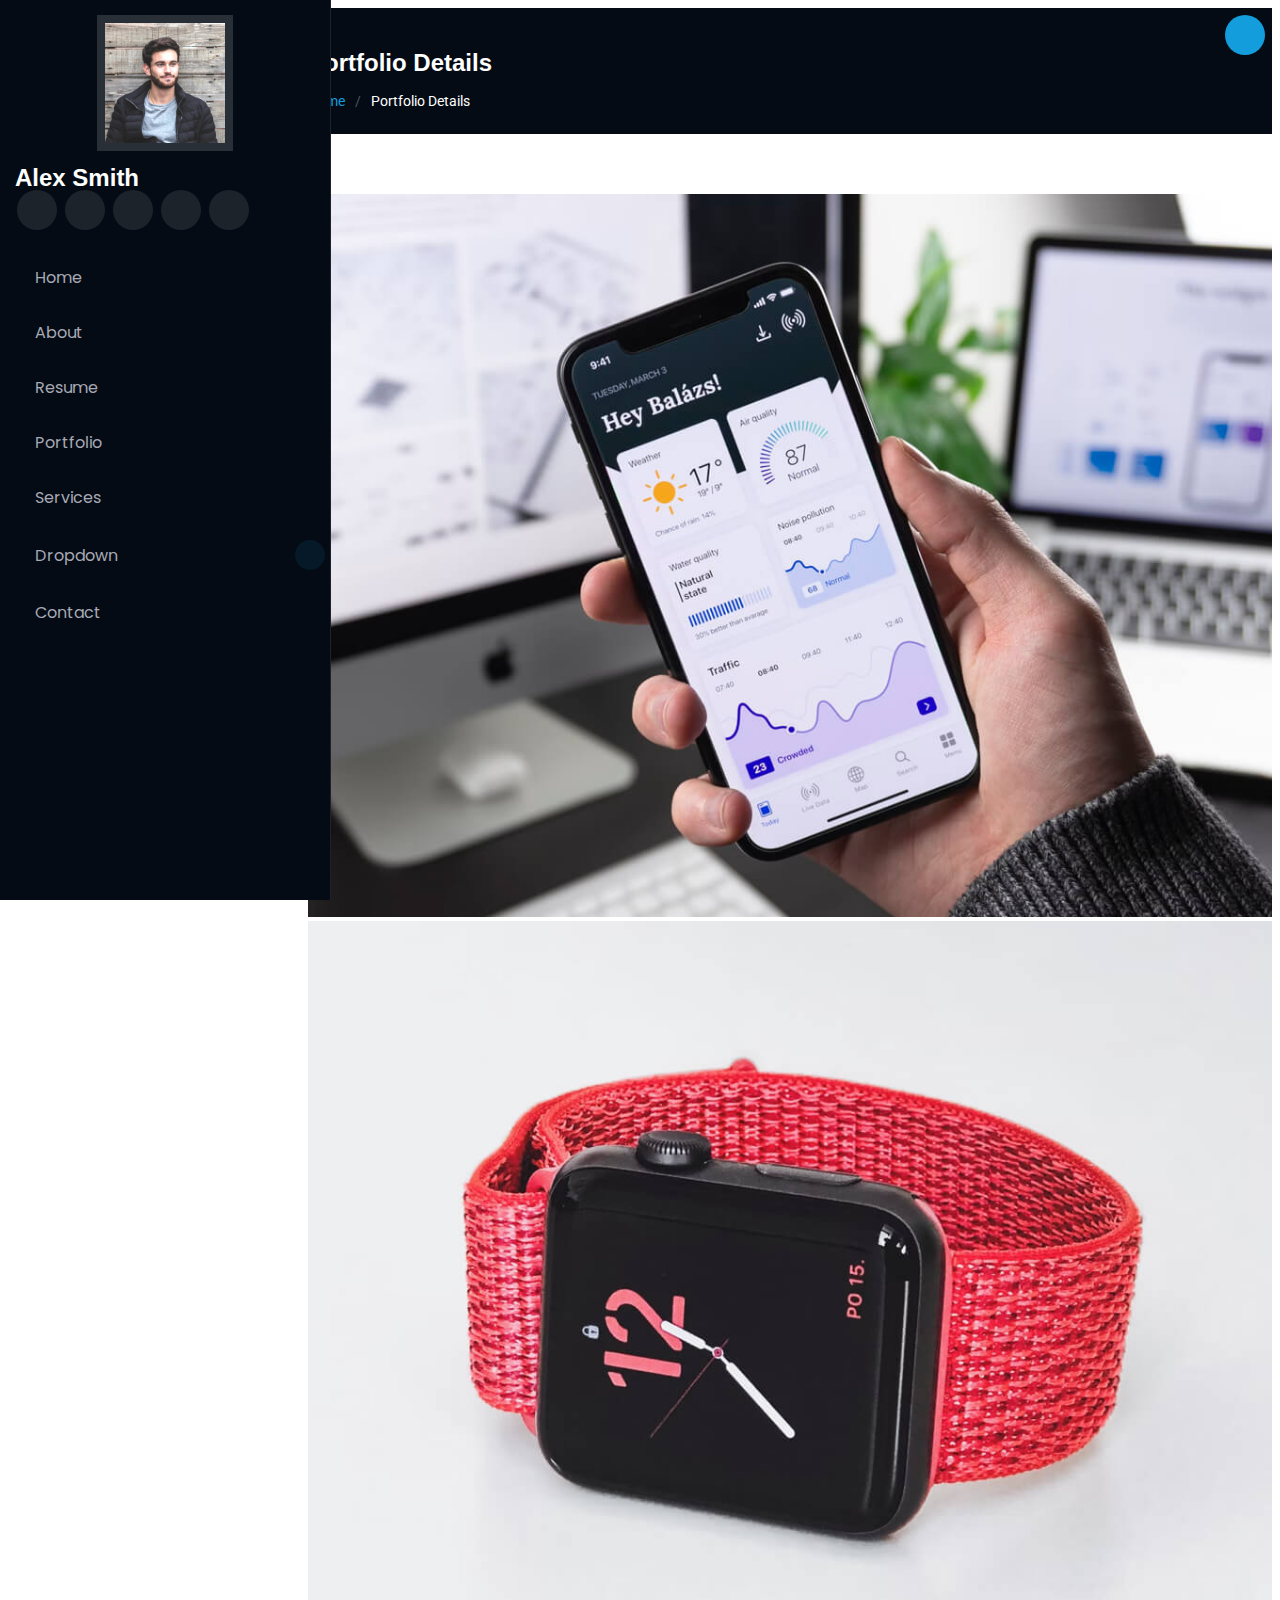
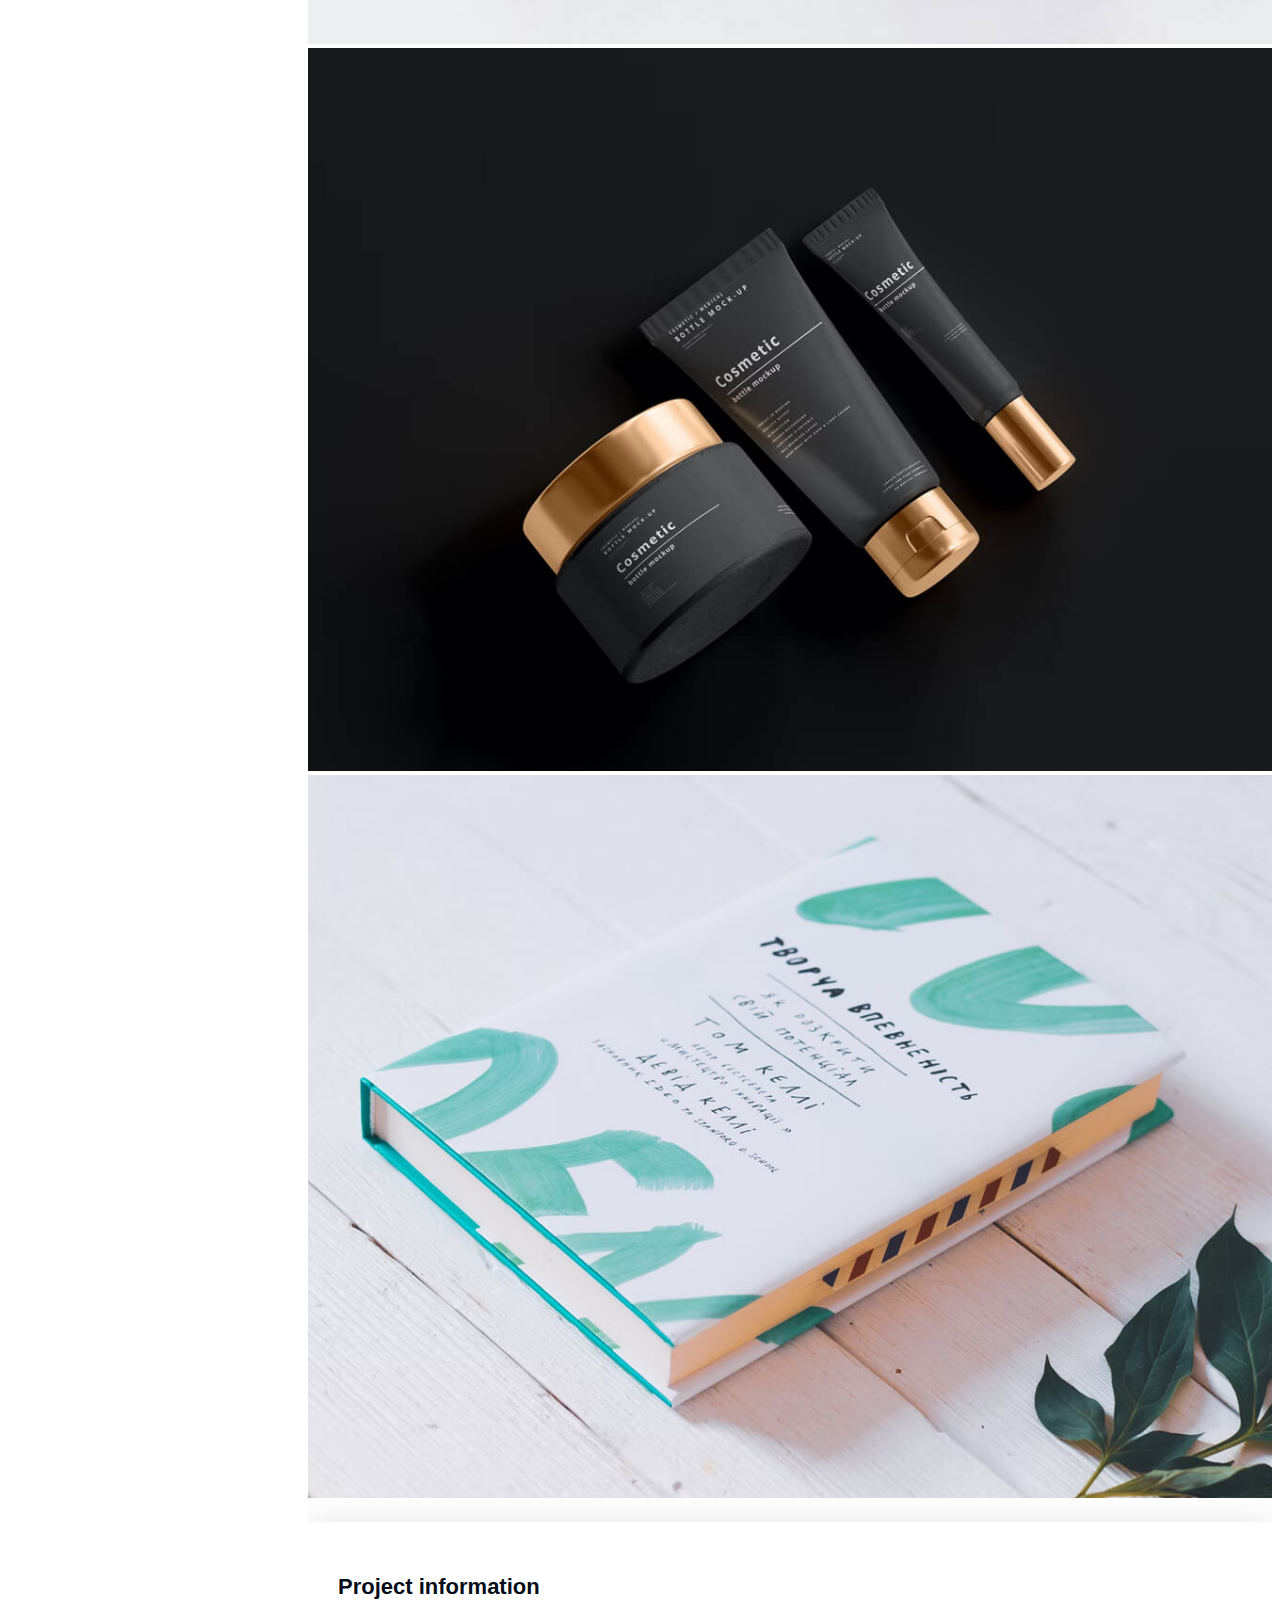
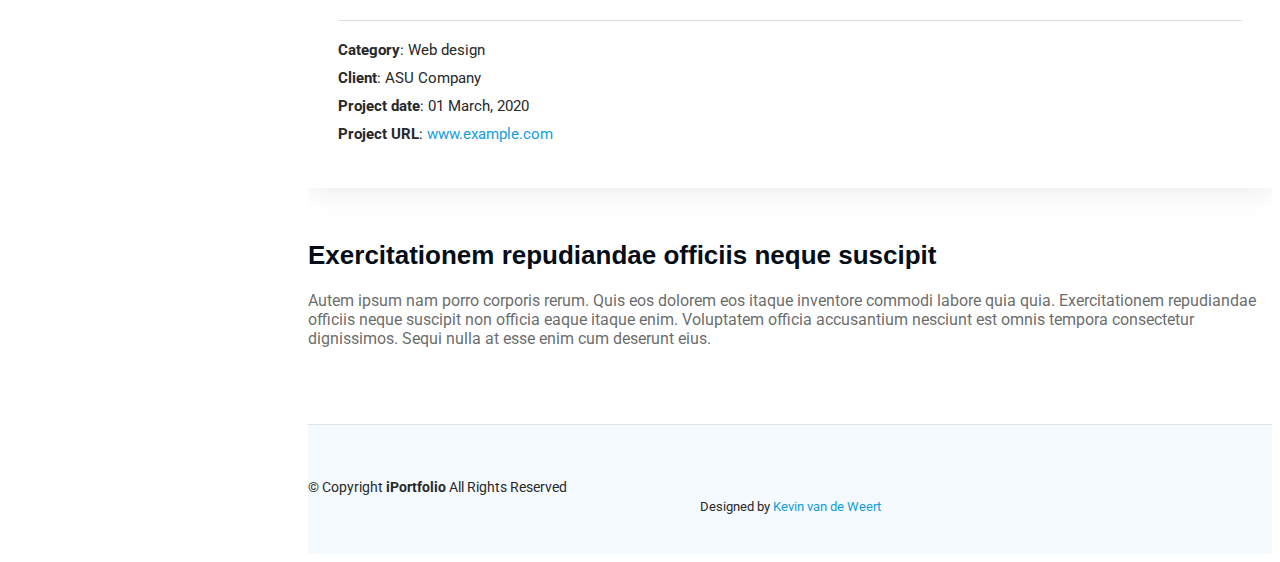
==== commit f463f2cf: "removed template information from any page" ====
--- a/Portfolio/portfolio-details.html
+++ b/Portfolio/portfolio-details.html
@@ -4,7 +4,7 @@
 <head>
   <meta charset="utf-8">
   <meta content="width=device-width, initial-scale=1.0" name="viewport">
-  <title>Portfolio Details - iPortfolio Bootstrap Template</title>
+  <title>Portfolio Details</title>
   <meta content="" name="description">
   <meta content="" name="keywords">
 
@@ -15,7 +15,7 @@
   <!-- Fonts -->
   <link href="https://fonts.googleapis.com" rel="preconnect">
   <link href="https://fonts.gstatic.com" rel="preconnect" crossorigin>
-  <link href="https://fonts.googleapis.com/css2?family=Roboto:ital,wght@0,100;0,300;0,400;0,500;0,700;0,900;1,100;1,300;1,400;1,500;1,700;1,900&family=Poppins:ital,wght@0,100;0,200;0,300;0,400;0,500;0,600;0,700;0,800;0,900;1,100;1,200;1,300;1,400;1,500;1,600;1,700;1,800;1,900&family=Raleway:ital,wght@0,100;0,200;0,300;0,400;0,500;0,600;0,700;0,800;0,900;1,100;1,200;1,300;1,400;1,500;1,600;1,700;1,800;1,900&display=swap" rel="stylesheet">
+  <link href="https://fonts.googleapis.com/css2?family=Roboto:ital,wght@0,100;0,300;0,400;0,500;0,700;0,900;1,100;1,300;1,400;1,500;1,700;1,900&family=Poppins:ital,wght@0,100;0,200;0,300;0,400;0,500;0,600;0,700;0,800;0,900;1,100;1,200;1,300;1,400;1,500;1,600;1,700;1,800;1,900&display=swap" rel="stylesheet">
 
   <!-- Vendor CSS Files -->
   <link href="assets/vendor/bootstrap/css/bootstrap.min.css" rel="stylesheet">
@@ -27,13 +27,6 @@
   <!-- Main CSS File -->
   <link href="assets/css/main.css" rel="stylesheet">
 
-  <!-- =======================================================
-  * Template Name: iPortfolio
-  * Template URL: https://bootstrapmade.com/iportfolio-bootstrap-portfolio-websites-template/
-  * Updated: Jun 29 2024 with Bootstrap v5.3.3
-  * Author: BootstrapMade.com
-  * License: https://bootstrapmade.com/license/
-  ======================================================== -->
 </head>
 
 <body class="portfolio-details-page">
@@ -186,11 +179,7 @@
         <p>© <span>Copyright</span> <strong class="px-1 sitename">iPortfolio</strong> <span>All Rights Reserved</span></p>
       </div>
       <div class="credits">
-        <!-- All the links in the footer should remain intact. -->
-        <!-- You can delete the links only if you've purchased the pro version. -->
-        <!-- Licensing information: https://bootstrapmade.com/license/ -->
-        <!-- Purchase the pro version with working PHP/AJAX contact form: [buy-url] -->
-        Designed by <a href="https://bootstrapmade.com/">BootstrapMade</a>
+        Designed by <a href="https://Portfolio-kevinvdweert.nl">Kevin van de Weert</a>
       </div>
     </div>
 
--- a/Portfolio/assets/css/main.css
+++ b/Portfolio/assets/css/main.css
@@ -1,22 +1,41 @@
 :root {
-  --default-font: "Roboto", system-ui, -apple-system, "Segoe UI", Roboto, "Helvetica Neue", Arial, "Noto Sans", "Liberation Sans", sans-serif, "Apple Color Emoji", "Segoe UI Emoji", "Segoe UI Symbol", "Noto Color Emoji";
-  --heading-font: "Raleway", sans-serif;
-  --nav-font: "Poppins", sans-serif;
-
+  --default-font: "Roboto",  system-ui, -apple-system, "Segoe UI", Roboto, "Helvetica Neue", Arial, "Noto Sans", "Liberation Sans", sans-serif, "Apple Color Emoji", "Segoe UI Emoji", "Segoe UI Symbol", "Noto Color Emoji";
+  --heading-font: "Raleway",  sans-serif;
+  --nav-font: "Poppins",  sans-serif;
+}
+
+:root { 
   --background-color: #ffffff;
   --default-color: #272829;
   --heading-color: #050d18;
   --accent-color: #149ddd;
   --surface-color: #ffffff;
   --contrast-color: #ffffff;
-
+}
+
+:root {
   --nav-color: #a8a9b4;
   --nav-hover-color: #ffffff;
   --nav-mobile-background-color: #040b14;
   --nav-dropdown-background-color: #040b14;
   --nav-dropdown-color: #a8a9b4;
   --nav-dropdown-hover-color: #ffffff;
-
+}
+
+.light-background {
+  --background-color: #f4fafd;
+  --surface-color: #ffffff;
+}
+
+.dark-background {
+  --background-color: #040b14;
+  --default-color: #ffffff;
+  --heading-color: #ffffff;
+  --surface-color: #151f2b;
+  --contrast-color: #ffffff;
+}
+
+:root {
   scroll-behavior: smooth;
 }
 
@@ -34,11 +53,67 @@
 
 a:hover {
   color: color-mix(in srgb, var(--accent-color), transparent 25%);
-}
-
-h1, h2, h3, h4, h5, h6 {
+  text-decoration: none;
+}
+
+h1,
+h2,
+h3,
+h4,
+h5,
+h6 {
   color: var(--heading-color);
   font-family: var(--heading-font);
+}
+
+.php-email-form .error-message {
+  display: none;
+  background: #df1529;
+  color: #ffffff;
+  text-align: left;
+  padding: 15px;
+  margin-bottom: 24px;
+  font-weight: 600;
+}
+
+.php-email-form .sent-message {
+  display: none;
+  color: #ffffff;
+  background: #059652;
+  text-align: center;
+  padding: 15px;
+  margin-bottom: 24px;
+  font-weight: 600;
+}
+
+.php-email-form .loading {
+  display: none;
+  background: var(--surface-color);
+  text-align: center;
+  padding: 15px;
+  margin-bottom: 24px;
+}
+
+.php-email-form .loading:before {
+  content: "";
+  display: inline-block;
+  border-radius: 50%;
+  width: 24px;
+  height: 24px;
+  margin: 0 10px -6px 0;
+  border: 3px solid var(--accent-color);
+  border-top-color: var(--surface-color);
+  animation: php-email-form-loading 1s linear infinite;
+}
+
+@keyframes php-email-form-loading {
+  0% {
+    transform: rotate(0deg);
+  }
+
+  100% {
+    transform: rotate(360deg);
+  }
 }
 
 .header {
@@ -50,7 +125,7 @@
   bottom: 0;
   padding: 0 15px;
   width: 300px;
-  transition: all 0.3s ease-in-out;
+  transition: all ease-in-out 0.3s;
   overflow-y: auto;
   z-index: 997;
   border-right: 1px solid color-mix(in srgb, var(--default-color), transparent 90%);
@@ -63,10 +138,25 @@
   border: 8px solid color-mix(in srgb, var(--default-color), transparent 85%);
 }
 
+.header .logo {
+  line-height: 1;
+  margin-bottom: 15px;
+}
+
+.header .logo img {
+  max-height: 32px;
+  margin-right: 8px;
+}
+
 .header .logo h1 {
   font-size: 24px;
+  margin: 0;
   font-weight: 700;
   color: var(--heading-color);
+}
+
+.header .social-links {
+  margin: 0 0 20px 0;
 }
 
 .header .social-links a {
@@ -78,6 +168,7 @@
   color: var(--default-color);
   margin: 0 2px;
   border-radius: 50%;
+  text-align: center;
   width: 40px;
   height: 40px;
   transition: 0.3s;
@@ -88,44 +179,208 @@
   background: var(--accent-color);
 }
 
+@media (min-width: 1200px) {
+
+  .header~main,
+  .header~#footer {
+    margin-left: 300px;
+  }
+}
+
+@media (max-width: 1199px) {
+  .header {
+    left: -100%;
+  }
+}
+
+.header.header-show {
+  left: 0;
+}
+
+.header .header-toggle {
+  color: var(--contrast-color);
+  background-color: var(--accent-color);
+  font-size: 22px;
+  display: flex;
+  align-items: center;
+  justify-content: center;
+  width: 40px;
+  height: 40px;
+  border-radius: 50%;
+  cursor: pointer;
+  position: fixed;
+  top: 15px;
+  right: 15px;
+  z-index: 9999;
+  transition: background-color 0.3s;
+}
+
+.header .header-toggle:hover {
+  color: var(--contrast-color);
+  background-color: color-mix(in srgb, var(--accent-color) 90%, white 15%);
+}
+
+.mobile-nav-toggle {
+  display: none;
+}
+
+.navmenu {
+  padding: 0;
+  z-index: 9997;
+}
+
 .navmenu ul {
   list-style: none;
-  padding: 0;
+  padding: 0 0 20px 0;
   margin: 0;
 }
 
-.navmenu a {
+.navmenu a,
+.navmenu a:focus {
   color: var(--nav-color);
   padding: 15px 10px;
   font-family: var(--nav-font);
   font-size: 16px;
+  font-weight: 400;
   display: flex;
   align-items: center;
+  white-space: nowrap;
   transition: 0.3s;
-}
-
-.navmenu a:hover, .navmenu .active {
+  width: 100%;
+}
+
+.navmenu a .navicon,
+.navmenu a:focus .navicon {
+  font-size: 20px;
+  margin-right: 10px;
+}
+
+.navmenu a .toggle-dropdown,
+.navmenu a:focus .toggle-dropdown {
+  font-size: 12px;
+  line-height: 0;
+  margin-left: auto;
+  width: 30px;
+  height: 30px;
+  display: flex;
+  align-items: center;
+  justify-content: center;
+  border-radius: 50%;
+  transition: 0.3s;
+  flex-shrink: 0;
+  background-color: color-mix(in srgb, var(--accent-color), transparent 90%);
+}
+
+.navmenu a .toggle-dropdown:hover,
+.navmenu a:focus .toggle-dropdown:hover {
+  background-color: var(--accent-color);
+  color: var(--contrast-color);
+}
+
+.navmenu a:hover,
+.navmenu .active,
+.navmenu .active:focus {
   color: var(--nav-hover-color);
 }
 
+.navmenu a:hover .navicon,
+.navmenu .active .navicon,
+.navmenu .active:focus .navicon {
+  color: var(--accent-color);
+}
+
+.navmenu .active .toggle-dropdown,
+.navmenu .active:focus .toggle-dropdown {
+  background-color: var(--accent-color);
+  color: var(--contrast-color);
+  transform: rotate(180deg);
+}
+
+.navmenu .dropdown {
+  display: block;
+}
+
+.navmenu .dropdown a,
+.navmenu .dropdown a:focus {
+  color: --nav-dropdown-color;
+}
+
+.navmenu .dropdown a:hover,
+.navmenu .dropdown .active,
+.navmenu .dropdown .active:focus {
+  color: var(--nav-dropdown-hover-color);
+}
+
 .navmenu .dropdown ul {
+  position: static;
   display: none;
+  z-index: 99;
   padding: 5px 10px;
+  margin: 5px 10px;
   background-color: var(--nav-dropdown-background-color);
   border: 1px solid color-mix(in srgb, var(--default-color), transparent 90%);
+  box-shadow: none;
+  transition: all 0.5s ease-in-out;
+}
+
+.navmenu .dropdown ul ul {
+  background-color: rgba(33, 37, 41, 0.1);
+}
+
+.navmenu .dropdown>.dropdown-active {
+  display: block;
+  background-color: rgba(33, 37, 41, 0.03);
 }
 
 .footer {
-  color: var (--default-color);
+  color: var(--default-color);
   background-color: var(--background-color);
   font-size: 14px;
   padding: 40px 0;
+  position: relative;
   border-top: 1px solid color-mix(in srgb, var(--default-color), transparent 90%);
 }
 
+.footer .copyright p {
+  margin-bottom: 0;
+}
+
 .footer .credits {
+  margin-top: 4px;
   font-size: 13px;
   text-align: center;
+}
+
+#preloader {
+  position: fixed;
+  inset: 0;
+  z-index: 999999;
+  overflow: hidden;
+  background: var(--background-color);
+  transition: all 0.6s ease-out;
+}
+
+#preloader:before {
+  content: "";
+  position: fixed;
+  top: calc(50% - 30px);
+  left: calc(50% - 30px);
+  border: 6px solid #ffffff;
+  border-color: var(--accent-color) transparent var(--accent-color) transparent;
+  border-radius: 50%;
+  width: 60px;
+  height: 60px;
+  animation: animate-preloader 1.5s linear infinite;
+}
+
+@keyframes animate-preloader {
+  0% {
+    transform: rotate(0deg);
+  }
+
+  100% {
+    transform: rotate(360deg);
+  }
 }
 
 .scroll-top {
@@ -142,10 +397,73 @@
   transition: all 0.4s;
 }
 
+.scroll-top i {
+  font-size: 24px;
+  color: var(--contrast-color);
+  line-height: 0;
+}
+
+.scroll-top:hover {
+  background-color: color-mix(in srgb, var(--accent-color), transparent 20%);
+  color: var(--contrast-color);
+}
+
 .scroll-top.active {
   visibility: visible;
   opacity: 1;
   bottom: 15px;
+}
+
+@media screen and (max-width: 768px) {
+  [data-aos-delay] {
+    transition-delay: 0 !important;
+  }
+}
+
+.page-title {
+  color: var(--default-color);
+  background-color: var(--background-color);
+  padding: 25px 0;
+  position: relative;
+}
+
+.page-title h1 {
+  font-size: 24px;
+  font-weight: 700;
+}
+
+.page-title .breadcrumbs ol {
+  display: flex;
+  flex-wrap: wrap;
+  list-style: none;
+  padding: 0;
+  margin: 0;
+  font-size: 14px;
+  font-weight: 400;
+}
+
+.page-title .breadcrumbs ol li+li {
+  padding-left: 10px;
+}
+
+.page-title .breadcrumbs ol li+li::before {
+  content: "/";
+  display: inline-block;
+  padding-right: 10px;
+  color: color-mix(in srgb, var(--default-color), transparent 70%);
+}
+
+section,
+.section {
+  color: var(--default-color);
+  background-color: var(--background-color);
+  padding: 60px 0;
+  overflow: clip;
+}
+
+.section-title {
+  padding-bottom: 60px;
+  position: relative;
 }
 
 .section-title h2 {
@@ -167,6 +485,10 @@
   bottom: 0;
 }
 
+.section-title p {
+  margin-bottom: 0;
+}
+
 .hero {
   width: 100%;
   min-height: 100vh;
@@ -180,6 +502,7 @@
 .hero img {
   position: absolute;
   inset: 0;
+  display: block;
   width: 100%;
   height: 100%;
   object-fit: cover;
@@ -194,13 +517,453 @@
   z-index: 2;
 }
 
+.hero .container {
+  position: relative;
+  z-index: 3;
+}
+
 .hero h2 {
+  margin: 0;
   font-size: 64px;
   font-weight: 700;
 }
 
 .hero p {
+  margin: 5px 0 0 0;
   font-size: 26px;
+}
+
+.hero p span {
+  letter-spacing: 1px;
+  border-bottom: 2px solid var(--accent-color);
+}
+
+.hero .social-links {
+  margin-top: 25px;
+}
+
+.hero .social-links a {
+  font-size: 24px;
+  display: inline-block;
+  color: color-mix(in srgb, var(--default-color), transparent 50%);
+  line-height: 1;
+  margin-right: 20px;
+  transition: 0.3s;
+}
+
+.hero .social-links a:hover {
+  color: var(--accent-color);
+}
+
+@media (max-width: 768px) {
+  .hero h2 {
+    font-size: 32px;
+  }
+
+  .hero p {
+    font-size: 20px;
+  }
+}
+
+.about .content h2 {
+  font-weight: 700;
+  font-size: 24px;
+}
+
+.about .content ul {
+  list-style: none;
+  padding: 0;
+}
+
+.about .content ul li {
+  margin-bottom: 20px;
+  display: flex;
+  align-items: center;
+}
+
+.about .content ul strong {
+  margin-right: 10px;
+}
+
+.about .content ul i {
+  font-size: 16px;
+  margin-right: 5px;
+  color: var(--accent-color);
+  line-height: 0;
+}
+
+.stats .stats-item {
+  padding: 30px;
+  width: 100%;
+}
+
+.stats .stats-item i {
+  color: var(--accent-color);
+  display: block;
+  font-size: 44px;
+  float: left;
+  line-height: 0;
+}
+
+.stats .stats-item .purecounter {
+  color: var(--heading-color);
+  font-size: 48px;
+  line-height: 40px;
+  display: block;
+  font-weight: 700;
+  margin-left: 60px;
+}
+
+.stats .stats-item p {
+  color: color-mix(in srgb, var(--default-color), transparent 40%);
+  padding: 15px 0 0 0;
+  margin: 0 0 0 60px;
+  font-family: var(--heading-font);
+  font-size: 14px;
+}
+
+.skills .progress {
+  height: 60px;
+  display: block;
+  background: none;
+  border-radius: 0;
+}
+
+.skills .progress .skill {
+  color: var(--heading-color);
+  padding: 0;
+  margin: 0 0 6px 0;
+  text-transform: uppercase;
+  display: block;
+  font-weight: 600;
+  font-family: var(--heading-font);
+}
+
+.skills .progress .skill .val {
+  float: right;
+  font-style: normal;
+}
+
+.skills .progress-bar-wrap {
+  background: color-mix(in srgb, var(--default-color), transparent 90%);
+  height: 10px;
+}
+
+.skills .progress-bar {
+  width: 1px;
+  height: 10px;
+  transition: 0.9s;
+  background-color: var(--accent-color);
+}
+
+.resume .resume-title {
+  color: var(--heading-color);
+  font-size: 26px;
+  font-weight: 700;
+  margin-top: 20px;
+  margin-bottom: 20px;
+}
+
+.resume .resume-item {
+  padding: 0 0 20px 20px;
+  margin-top: -2px;
+  border-left: 2px solid var(--accent-color);
+  position: relative;
+}
+
+.resume .resume-item h4 {
+  line-height: 18px;
+  font-size: 18px;
+  font-weight: 600;
+  text-transform: uppercase;
+  color: color-mix(in srgb, var(--default-color), transparent 20%);
+  margin-bottom: 10px;
+}
+
+.resume .resume-item h5 {
+  font-size: 16px;
+  padding: 5px 15px;
+  display: inline-block;
+  font-weight: 600;
+  margin-bottom: 10px;
+}
+
+.resume .resume-item ul {
+  padding-left: 20px;
+}
+
+.resume .resume-item ul li {
+  padding-bottom: 10px;
+}
+
+.resume .resume-item:last-child {
+  padding-bottom: 0;
+}
+
+.resume .resume-item::before {
+  content: "";
+  position: absolute;
+  width: 16px;
+  height: 16px;
+  border-radius: 50px;
+  left: -9px;
+  top: 0;
+  background: var(--background-color);
+  border: 2px solid var(--accent-color);
+}
+
+.portfolio .portfolio-filters {
+  padding: 0;
+  margin: 0 auto 20px auto;
+  list-style: none;
+  text-align: center;
+}
+
+.portfolio .portfolio-filters li {
+  cursor: pointer;
+  display: inline-block;
+  padding: 0;
+  font-size: 14px;
+  font-weight: 400;
+  margin: 0 10px;
+  line-height: 1;
+  text-transform: uppercase;
+  margin-bottom: 10px;
+  transition: all 0.3s ease-in-out;
+}
+
+.portfolio .portfolio-filters li:hover,
+.portfolio .portfolio-filters li.filter-active {
+  color: var(--accent-color);
+}
+
+.portfolio .portfolio-filters li:first-child {
+  margin-left: 0;
+}
+
+.portfolio .portfolio-filters li:last-child {
+  margin-right: 0;
+}
+
+@media (max-width: 575px) {
+  .portfolio .portfolio-filters li {
+    font-size: 14px;
+    margin: 0 5px;
+  }
+}
+
+.portfolio .portfolio-content {
+  position: relative;
+  overflow: hidden;
+}
+
+.portfolio .portfolio-content img {
+  transition: 0.3s;
+}
+
+.portfolio .portfolio-content .portfolio-info {
+  opacity: 0;
+  position: absolute;
+  inset: 0;
+  z-index: 3;
+  transition: all ease-in-out 0.3s;
+  background: rgba(0, 0, 0, 0.6);
+  padding: 15px;
+}
+
+.portfolio .portfolio-content .portfolio-info h4 {
+  font-size: 14px;
+  padding: 5px 10px;
+  font-weight: 400;
+  color: #ffffff;
+  display: inline-block;
+  background-color: var(--accent-color);
+}
+
+.portfolio .portfolio-content .portfolio-info p {
+  position: absolute;
+  bottom: 10px;
+  text-align: center;
+  display: inline-block;
+  left: 0;
+  right: 0;
+  font-size: 16px;
+  font-weight: 600;
+  color: rgba(255, 255, 255, 0.8);
+}
+
+.portfolio .portfolio-content .portfolio-info .preview-link,
+.portfolio .portfolio-content .portfolio-info .details-link {
+  position: absolute;
+  left: calc(50% - 40px);
+  font-size: 26px;
+  top: calc(50% - 14px);
+  color: #fff;
+  transition: 0.3s;
+  line-height: 1.2;
+}
+
+.portfolio .portfolio-content .portfolio-info .preview-link:hover,
+.portfolio .portfolio-content .portfolio-info .details-link:hover {
+  color: var(--accent-color);
+}
+
+.portfolio .portfolio-content .portfolio-info .details-link {
+  left: 50%;
+  font-size: 34px;
+  line-height: 0;
+}
+
+.portfolio .portfolio-content:hover .portfolio-info {
+  opacity: 1;
+}
+
+.portfolio .portfolio-content:hover img {
+  transform: scale(1.1);
+}
+
+.services .service-item {
+  position: relative;
+}
+
+.services .service-item .icon {
+  background: var(--accent-color);
+  display: flex;
+  align-items: center;
+  justify-content: center;
+  width: 54px;
+  height: 54px;
+  border-radius: 50%;
+  transition: 0.5s;
+  border: 1px solid var(--accent-color);
+  margin-right: 20px;
+}
+
+.services .service-item .icon i {
+  color: var(--contrast-color);
+  font-size: 24px;
+  line-height: 0;
+}
+
+.services .service-item:hover .icon {
+  background: var(--surface-color);
+}
+
+.services .service-item:hover .icon i {
+  color: var(--accent-color);
+}
+
+.services .service-item .title {
+  font-weight: 700;
+  margin-bottom: 15px;
+  font-size: 18px;
+}
+
+.services .service-item .title a {
+  color: var(--heading-color);
+}
+
+.services .service-item .title a:hover {
+  color: var(--accent-color);
+}
+
+.services .service-item .description {
+  line-height: 24px;
+  font-size: 14px;
+}
+
+.testimonials .testimonials-carousel,
+.testimonials .testimonials-slider {
+  overflow: hidden;
+}
+
+.testimonials .testimonial-item {
+  box-sizing: content-box;
+  text-align: center;
+  min-height: 320px;
+}
+
+.testimonials .testimonial-item .testimonial-img {
+  width: 90px;
+  border-radius: 50%;
+  margin: 0 auto;
+}
+
+.testimonials .testimonial-item h3 {
+  font-size: 18px;
+  font-weight: bold;
+  margin: 10px 0 5px 0;
+}
+
+.testimonials .testimonial-item h4 {
+  font-size: 14px;
+  color: color-mix(in srgb, var(--default-color), transparent 20%);
+  margin: 0;
+}
+
+.testimonials .testimonial-item .quote-icon-left,
+.testimonials .testimonial-item .quote-icon-right {
+  color: color-mix(in srgb, var(--accent-color), transparent 40%);
+  font-size: 26px;
+  line-height: 0;
+}
+
+.testimonials .testimonial-item .quote-icon-left {
+  display: inline-block;
+  left: -5px;
+  position: relative;
+}
+
+.testimonials .testimonial-item .quote-icon-right {
+  display: inline-block;
+  right: -5px;
+  position: relative;
+  top: 10px;
+  transform: scale(-1, -1);
+}
+
+.testimonials .testimonial-item p {
+  font-style: italic;
+  margin: 0 15px 15px 15px;
+  padding: 20px;
+  background-color: var(--surface-color);
+  position: relative;
+  margin-bottom: 35px;
+  border-radius: 6px;
+  box-shadow: 0px 2px 15px rgba(0, 0, 0, 0.1);
+}
+
+.testimonials .testimonial-item p::after {
+  content: "";
+  width: 0;
+  height: 0;
+  border-top: 20px solid var(--surface-color);
+  border-right: 20px solid transparent;
+  border-left: 20px solid transparent;
+  position: absolute;
+  bottom: -20px;
+  left: calc(50% - 20px);
+}
+
+.testimonials .swiper-wrapper {
+  height: auto;
+}
+
+.testimonials .swiper-pagination {
+  margin-top: 40px;
+  position: relative;
+}
+
+.testimonials .swiper-pagination .swiper-pagination-bullet {
+  width: 12px;
+  height: 12px;
+  background-color: var(--background-color);
+  opacity: 1;
+  border: 1px solid var(--accent-color);
+}
+
+.testimonials .swiper-pagination .swiper-pagination-bullet-active {
+  background-color: var(--accent-color);
 }
 
 .contact .info-wrap {
@@ -209,20 +972,214 @@
   padding: 30px;
 }
 
-.contact .php-email-form input, .contact .php-email-form textarea {
+@media (max-width: 575px) {
+  .contact .info-wrap {
+    padding: 20px;
+  }
+}
+
+.contact .info-item {
+  margin-bottom: 40px;
+}
+
+.contact .info-item i {
+  font-size: 20px;
+  color: var(--accent-color);
+  background: color-mix(in srgb, var(--accent-color), transparent 92%);
+  width: 44px;
+  height: 44px;
+  display: flex;
+  justify-content: center;
+  align-items: center;
+  border-radius: 50px;
+  transition: all 0.3s ease-in-out;
+  margin-right: 15px;
+}
+
+.contact .info-item h3 {
+  padding: 0;
+  font-size: 18px;
+  font-weight: 700;
+  margin-bottom: 5px;
+}
+
+.contact .info-item p {
+  padding: 0;
+  margin-bottom: 0;
+  font-size: 14px;
+}
+
+.contact .info-item:hover i {
+  background: var(--accent-color);
+  color: var(--contrast-color);
+}
+
+.contact .php-email-form {
+  background-color: var(--surface-color);
+  height: 100%;
+  padding: 30px;
+  box-shadow: 0px 0px 20px rgba(0, 0, 0, 0.1);
+}
+
+@media (max-width: 575px) {
+  .contact .php-email-form {
+    padding: 20px;
+  }
+}
+
+.contact .php-email-form input[type=text],
+.contact .php-email-form input[type=email],
+.contact .php-email-form textarea {
   font-size: 14px;
   padding: 10px 15px;
+  box-shadow: none;
+  border-radius: 0;
+  color: var(--default-color);
   background-color: var(--surface-color);
   border-color: color-mix(in srgb, var(--default-color), transparent 80%);
+}
+
+.contact .php-email-form input[type=text]:focus,
+.contact .php-email-form input[type=email]:focus,
+.contact .php-email-form textarea:focus {
+  border-color: var(--accent-color);
+}
+
+.contact .php-email-form input[type=text]::placeholder,
+.contact .php-email-form input[type=email]::placeholder,
+.contact .php-email-form textarea::placeholder {
+  color: color-mix(in srgb, var(--default-color), transparent 70%);
 }
 
 .contact .php-email-form button[type=submit] {
   color: var(--contrast-color);
   background: var(--accent-color);
+  border: 0;
+  padding: 10px 30px;
+  transition: 0.4s;
   border-radius: 50px;
-  transition: 0.4s;
 }
 
 .contact .php-email-form button[type=submit]:hover {
   background: color-mix(in srgb, var(--accent-color), transparent 25%);
+}
+
+.portfolio-details .portfolio-details-slider img {
+  width: 100%;
+}
+
+.portfolio-details .portfolio-details-slider .swiper-pagination {
+  margin-top: 20px;
+  position: relative;
+}
+
+.portfolio-details .portfolio-details-slider .swiper-pagination .swiper-pagination-bullet {
+  width: 12px;
+  height: 12px;
+  background-color: color-mix(in srgb, var (--default-color), transparent 85%);
+  opacity: 1;
+}
+
+.portfolio-details .portfolio-details-slider .swiper-pagination .swiper-pagination-bullet-active {
+  background-color: var(--accent-color);
+}
+
+.portfolio-details .portfolio-info {
+  padding: 30px;
+  box-shadow: 0px 0 30px rgba(0, 0, 0, 0.1);
+}
+
+.portfolio-details .portfolio-info h3 {
+  font-size: 22px;
+  font-weight: 700;
+  margin-bottom: 20px;
+  padding-bottom: 20px;
+  border-bottom: 1px solid color-mix(in srgb, var(--default-color), transparent 85%);
+}
+
+.portfolio-details .portfolio-info ul {
+  list-style: none;
+  padding: 0;
+  font-size: 15px;
+}
+
+.portfolio-details .portfolio-info ul li+li {
+  margin-top: 10px;
+}
+
+.portfolio-details .portfolio-description {
+  padding-top: 30px;
+}
+
+.portfolio-details .portfolio-description h2 {
+  font-size: 26px;
+  font-weight: 700;
+  margin-bottom: 20px;
+}
+
+.portfolio-details .portfolio-description p {
+  padding: 0;
+  color: color-mix(in srgb, var(--default-color), transparent 30%);
+}
+
+.service-details .services-list {
+  padding: 10px 30px;
+  border: 1px solid color-mix(in srgb, var(--default-color), transparent 90%);
+  margin-bottom: 20px;
+}
+
+.service-details .services-list a {
+  display: block;
+  line-height: 1;
+  padding: 8px 0 8px 15px;
+  border-left: 3px solid color-mix(in srgb, var(--default-color), transparent 70%);
+  margin: 20px 0;
+  color: color-mix(in srgb, var(--default-color), transparent 20%);
+  transition: 0.3s;
+}
+
+.service-details .services-list a.active {
+  color: var(--heading-color);
+  font-weight: 700;
+  border-color: var(--accent-color);
+}
+
+.service-details .services-list a:hover {
+  border-color: var(--accent-color);
+}
+
+.service-details .services-img {
+  margin-bottom: 20px;
+}
+
+.service-details h3 {
+  font-size: 26px;
+  font-weight: 700;
+}
+
+.service-details h4 {
+  font-size: 20px;
+  font-weight: 700;
+}
+
+.service-details p {
+  font-size: 15px;
+}
+
+.service-details ul {
+  list-style: none;
+  padding: 0;
+  font-size: 15px;
+}
+
+.service-details ul li {
+  padding: 5px 0;
+  display: flex;
+  align-items: center;
+}
+
+.service-details ul i {
+  font-size: 20px;
+  margin-right: 8px;
+  color: var(--accent-color);
 }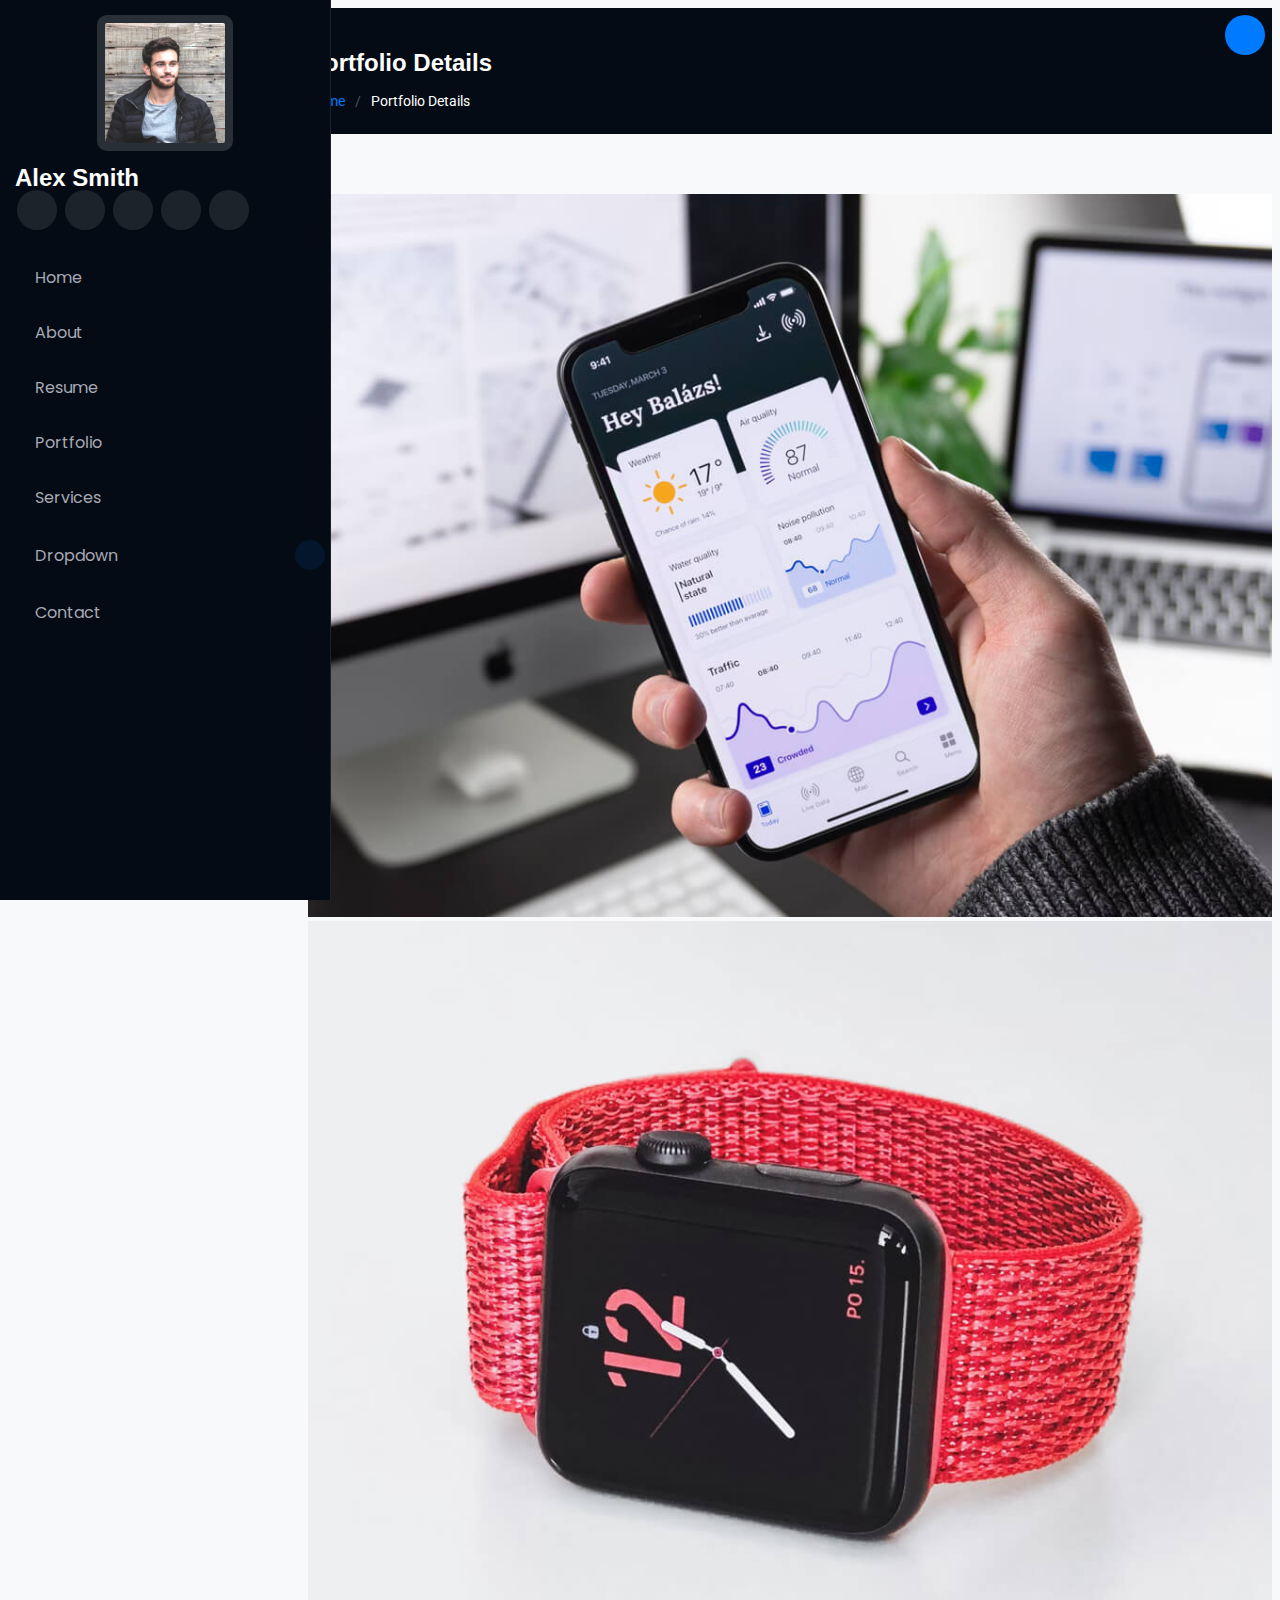
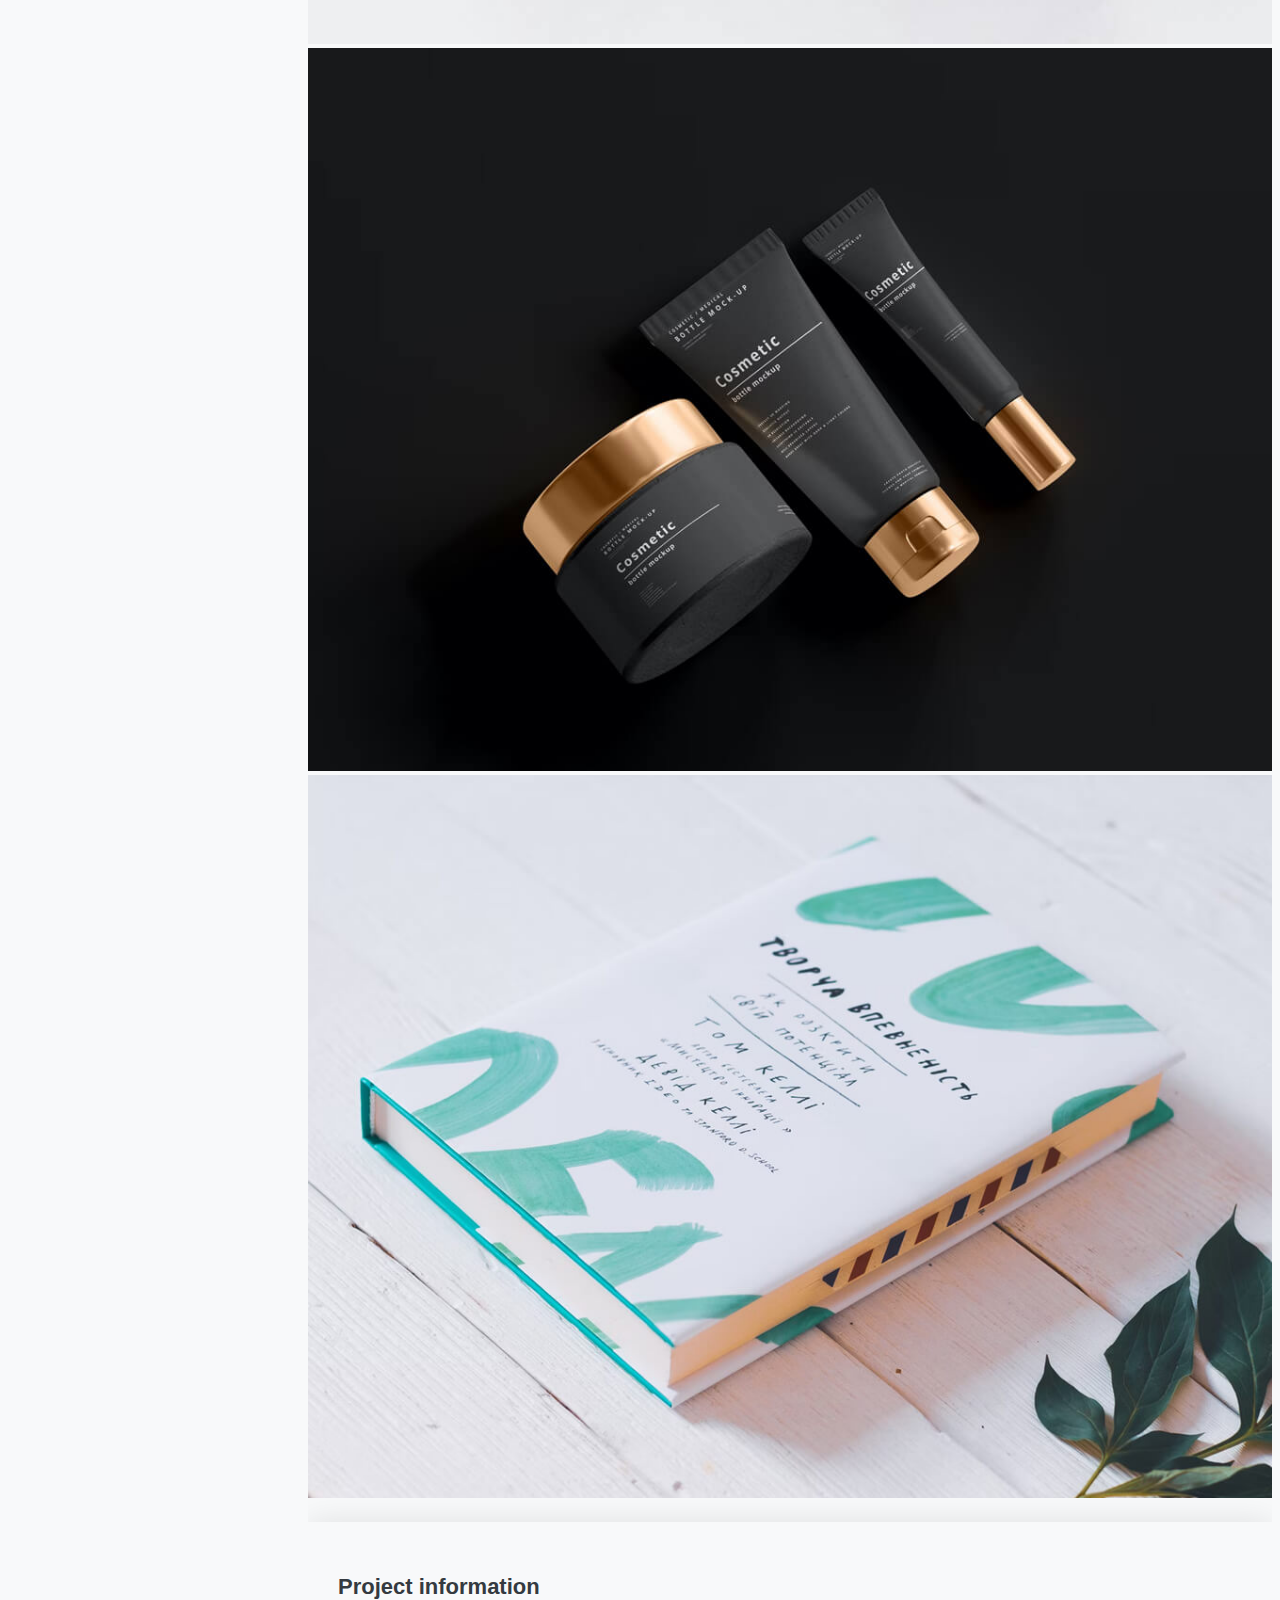
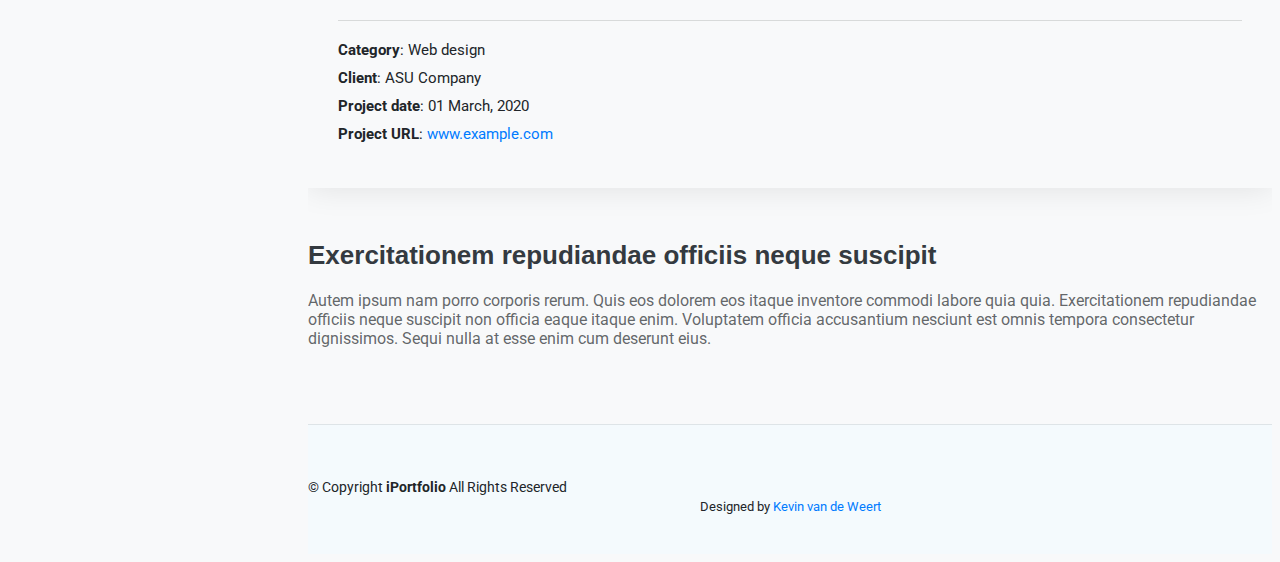
==== commit 60100376: "major error with css file" ====
--- a/Portfolio/portfolio-details.html
+++ b/Portfolio/portfolio-details.html
@@ -126,19 +126,19 @@
               <div class="swiper-wrapper align-items-center">
 
                 <div class="swiper-slide">
-                  <img src="assets/img/portfolio/app-1.jpg" alt="">
-                </div>
-
-                <div class="swiper-slide">
-                  <img src="assets/img/portfolio/product-1.jpg" alt="">
-                </div>
-
-                <div class="swiper-slide">
-                  <img src="assets/img/portfolio/branding-1.jpg" alt="">
-                </div>
-
-                <div class="swiper-slide">
-                  <img src="assets/img/portfolio/books-1.jpg" alt="">
+                  <img src="assets/img/portfolio/app-1.jpg" alt="Portfolio App 1">
+                </div>
+
+                <div class="swiper-slide">
+                  <img src="assets/img/portfolio/product-1.jpg" alt="Portfolio Product 1">
+                </div>
+
+                <div class="swiper-slide">
+                  <img src="assets/img/portfolio/branding-1.jpg" alt="Portfolio Branding 1">
+                </div>
+
+                <div class="swiper-slide">
+                  <img src="assets/img/portfolio/books-1.jpg" alt="Portfolio Books 1">
                 </div>
 
               </div>
--- a/Portfolio/assets/css/main.css
+++ b/Portfolio/assets/css/main.css
@@ -5,10 +5,10 @@
 }
 
 :root { 
-  --background-color: #ffffff;
-  --default-color: #272829;
-  --heading-color: #050d18;
-  --accent-color: #149ddd;
+  --background-color: #f8f9fa;
+  --default-color: #212529;
+  --heading-color: #343a40;
+  --accent-color: #007bff;
   --surface-color: #ffffff;
   --contrast-color: #ffffff;
 }
@@ -68,12 +68,13 @@
 
 .php-email-form .error-message {
   display: none;
-  background: #df1529;
+  background-color: green;
   color: #ffffff;
   text-align: left;
   padding: 15px;
   margin-bottom: 24px;
   font-weight: 600;
+  border-radius: 15px;
 }
 
 .php-email-form .sent-message {
@@ -136,6 +137,11 @@
   display: block;
   width: 120px;
   border: 8px solid color-mix(in srgb, var(--default-color), transparent 85%);
+}
+.img-fluid {
+  max-width: 100%;
+  height: auto;
+  border-radius: 10px;
 }
 
 .header .logo {
@@ -280,7 +286,7 @@
 .navmenu a:hover,
 .navmenu .active,
 .navmenu .active:focus {
-  color: var(--nav-hover-color);
+  color: var(--accent-color);
 }
 
 .navmenu a:hover .navicon,
@@ -592,6 +598,14 @@
   line-height: 0;
 }
 
+.about .content img {
+  border-radius: 15px;
+  box-shadow: 0 4px 6px rgba(0, 0, 0, 0.1);
+  max-width: 100%;
+  display: block;
+  margin: 0 auto;
+}
+
 .stats .stats-item {
   padding: 30px;
   width: 100%;
@@ -850,7 +864,7 @@
 }
 
 .services .service-item:hover .icon i {
-  color: var(--accent-color);
+  color: var (--accent-color);
 }
 
 .services .service-item .title {
@@ -1064,6 +1078,64 @@
   background: color-mix(in srgb, var(--accent-color), transparent 25%);
 }
 
+/* Login Page Styles */
+.login-container {
+  width: 300px;
+  margin: 100px auto;
+  padding: 20px;
+  background-color: var(--surface-color);
+  border: 1px solid color-mix(in srgb, var(--default-color), transparent 90%);
+  border-radius: 5px;
+  box-shadow: 0 0 10px rgba(0, 0, 0, 0.1);
+}
+
+.login-container h2 {
+  text-align: center;
+  margin-bottom: 20px;
+  color: var(--heading-color);
+}
+
+.login-container .form-group {
+  margin-bottom: 15px;
+}
+
+.login-container label {
+  display: block;
+  margin-bottom: 5px;
+  color: var(--default-color);
+}
+
+.login-container input[type="text"],
+.login-container input[type="password"] {
+  width: 100%;
+  padding: 8px;
+  border: 1px solid color-mix(in srgb, var(--default-color), transparent 80%);
+  border-radius: 4px;
+  box-sizing: border-box;
+  color: var(--default-color);
+  background-color: var(--surface-color);
+}
+
+.login-container button[type="submit"] {
+  background-color: var(--accent-color);
+  color: var(--contrast-color);
+  padding: 10px 15px;
+  border: none;
+  border-radius: 4px;
+  cursor: pointer;
+  width: 100%;
+}
+
+.login-container button[type="submit"]:hover {
+  background-color: color-mix(in srgb, var(--accent-color), transparent 25%);
+}
+
+.error-message {
+  color: red;
+  text-align: center;
+  margin-bottom: 10px;
+}
+
 .portfolio-details .portfolio-details-slider img {
   width: 100%;
 }
@@ -1076,7 +1148,7 @@
 .portfolio-details .portfolio-details-slider .swiper-pagination .swiper-pagination-bullet {
   width: 12px;
   height: 12px;
-  background-color: color-mix(in srgb, var (--default-color), transparent 85%);
+  background-color: color-mix(in srgb, var(--default-color), transparent 85%);
   opacity: 1;
 }
 
@@ -1182,4 +1254,81 @@
   font-size: 20px;
   margin-right: 8px;
   color: var(--accent-color);
+}
+
+/* Admin Page Styles */
+.admin-page .login-container {
+  max-width: 400px;
+  margin: 100px auto;
+  padding: 30px;
+  background: #fff;
+  border-radius: 8px;
+  box-shadow: 0 0 20px rgba(0, 0, 0, 0.1);
+}
+
+.admin-page .login-container h2 {
+  text-align: center;
+  margin-bottom: 30px;
+}
+
+.admin-page .form-group {
+  margin-bottom: 20px;
+}
+
+.admin-page .form-group label {
+  display: block;
+  margin-bottom: 5px;
+  font-weight: 500;
+}
+
+.admin-page .form-control {
+  width: 100%;
+  padding: 10px;
+  border: 1px solid #ddd;
+  border-radius: 4px;
+}
+
+.admin-page .btn {
+  width: 100%;
+  padding: 10px;
+  background-color: #3498db;
+  color: white;
+  border: none;
+  border-radius: 4px;
+  cursor: pointer;
+}
+
+.admin-page .btn:hover {
+  background-color: #2980b9;
+}
+
+.admin-page .alert {
+  padding: 10px;
+  margin-bottom: 20px;
+  border-radius: 4px;
+}
+
+.admin-page .alert-danger {
+  background-color: #f8d7da;
+  color: #721c24;
+  border: 1px solid #f5c6cb;
+}
+
+/* Admin Panel Styles */
+.admin-section .service-item {
+  background: #fff;
+  padding: 20px;
+  border-radius: 8px;
+  box-shadow: 0 0 15px rgba(0, 0, 0, 0.05);
+  transition: transform 0.3s ease;
+}
+
+.admin-section .service-item:hover {
+  transform: translateY(-5px);
+}
+
+.admin-section .icon {
+  font-size: 24px;
+  color: #3498db;
+  margin-right: 15px;
 }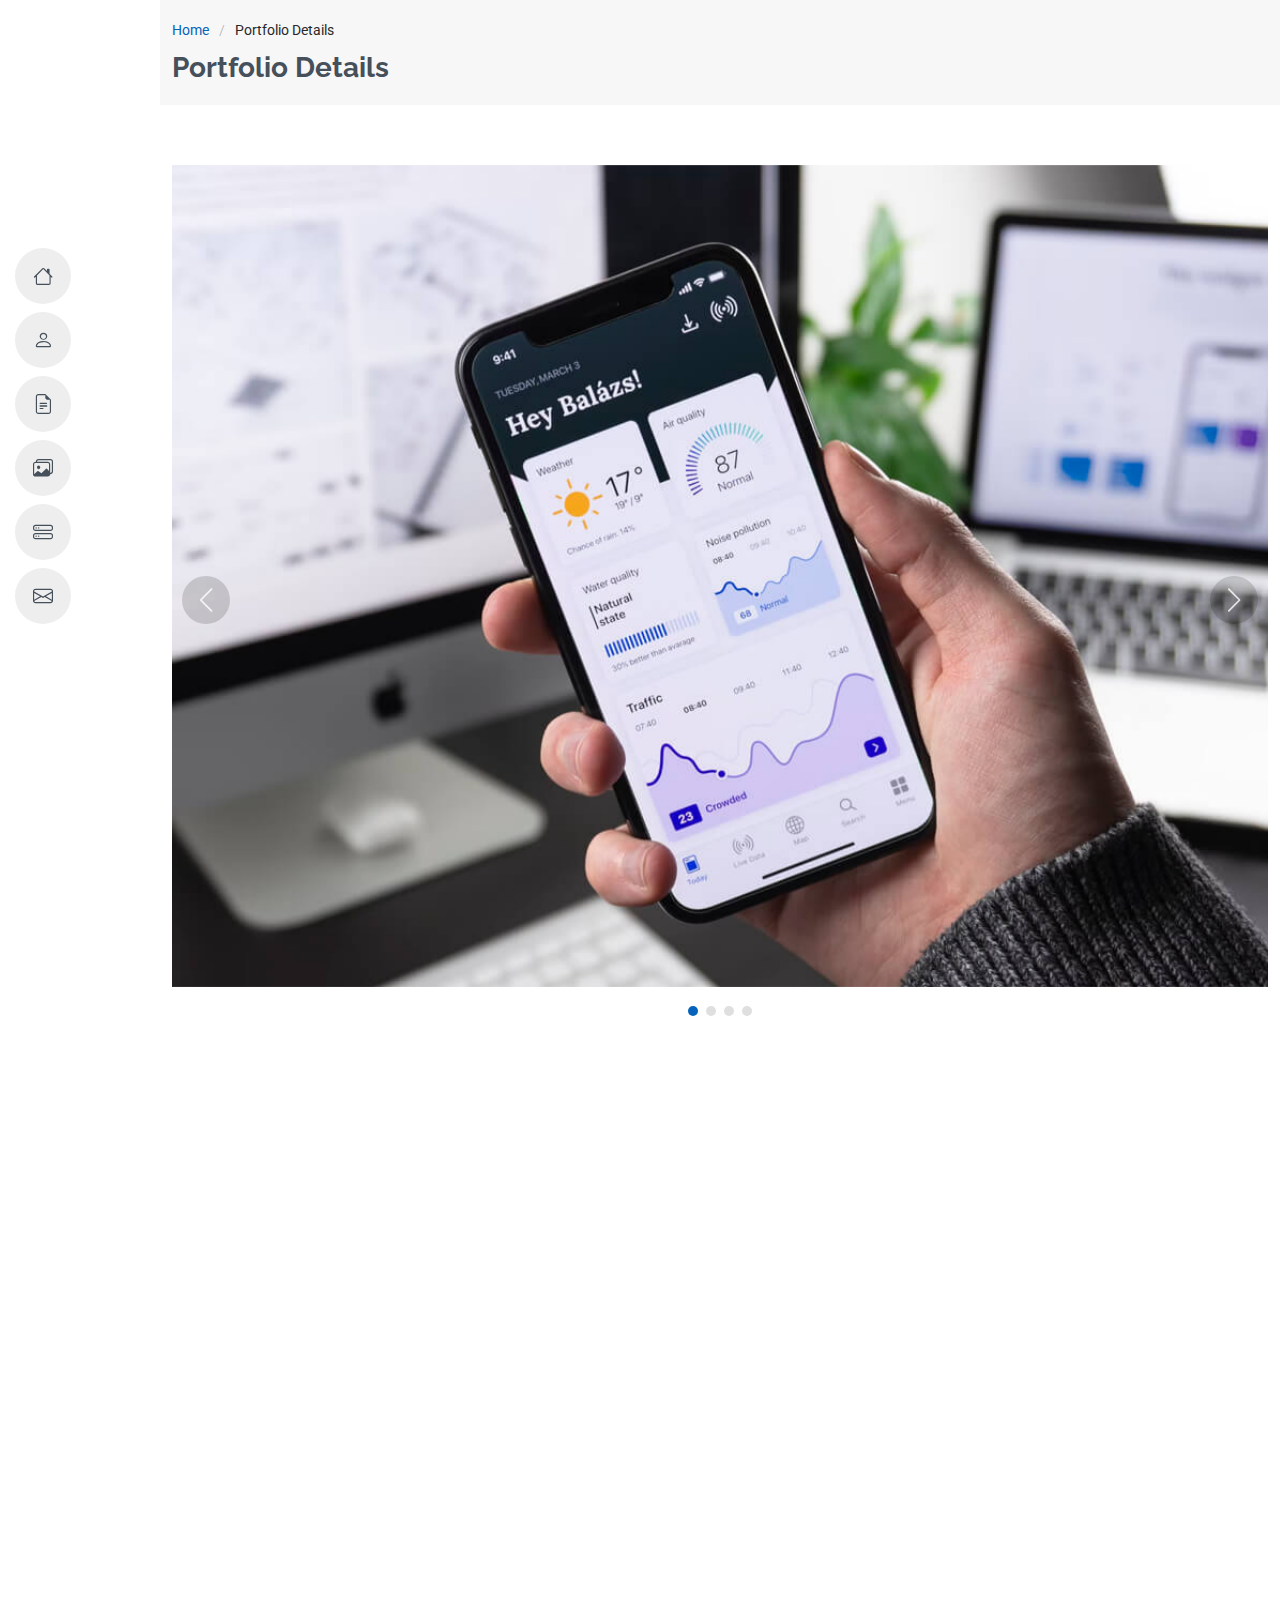
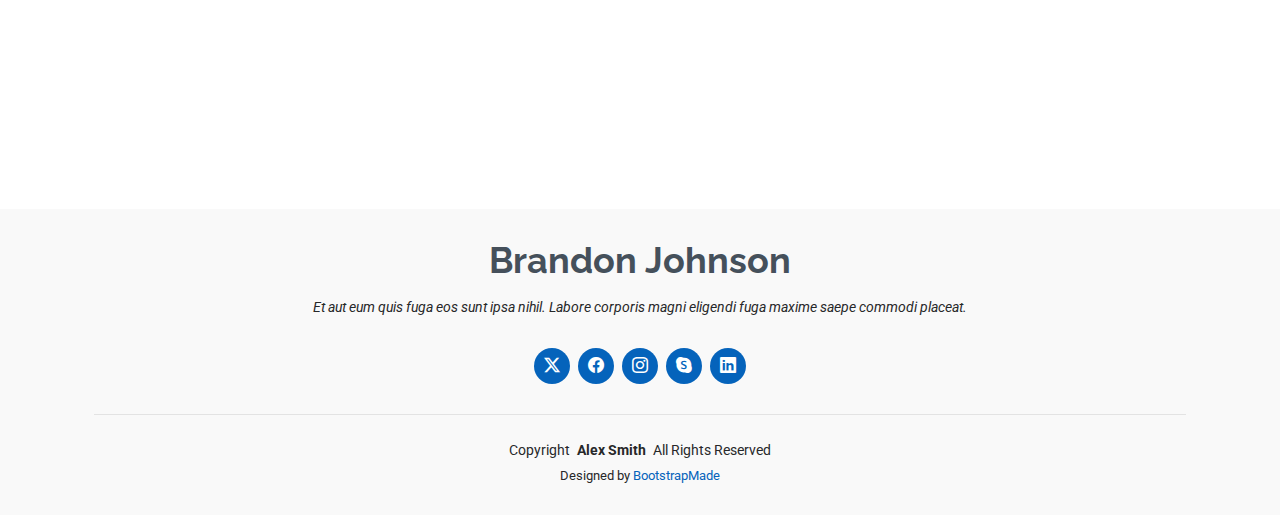
==== commit 3c20a36c: "added new template" ====
--- a/Portfolio/portfolio-details.html
+++ b/Portfolio/portfolio-details.html
@@ -4,7 +4,7 @@
 <head>
   <meta charset="utf-8">
   <meta content="width=device-width, initial-scale=1.0" name="viewport">
-  <title>Portfolio Details</title>
+  <title>Portfolio Details - MyResume Bootstrap Template</title>
   <meta content="" name="description">
   <meta content="" name="keywords">
 
@@ -15,7 +15,7 @@
   <!-- Fonts -->
   <link href="https://fonts.googleapis.com" rel="preconnect">
   <link href="https://fonts.gstatic.com" rel="preconnect" crossorigin>
-  <link href="https://fonts.googleapis.com/css2?family=Roboto:ital,wght@0,100;0,300;0,400;0,500;0,700;0,900;1,100;1,300;1,400;1,500;1,700;1,900&family=Poppins:ital,wght@0,100;0,200;0,300;0,400;0,500;0,600;0,700;0,800;0,900;1,100;1,200;1,300;1,400;1,500;1,600;1,700;1,800;1,900&display=swap" rel="stylesheet">
+  <link href="https://fonts.googleapis.com/css2?family=Roboto:ital,wght@0,100;0,300;0,400;0,500;0,700;0,900;1,100;1,300;1,400;1,500;1,700;1,900&family=Poppins:ital,wght@0,100;0,200;0,300;0,400;0,500;0,600;0,700;0,800;0,900;1,100;1,200;1,300;1,400;1,500;1,600;1,700;1,800;1,900&family=Raleway:ital,wght@0,100;0,200;0,300;0,400;0,500;0,600;0,700;0,800;0,900;1,100;1,200;1,300;1,400;1,500;1,600;1,700;1,800;1,900&display=swap" rel="stylesheet">
 
   <!-- Vendor CSS Files -->
   <link href="assets/vendor/bootstrap/css/bootstrap.min.css" rel="stylesheet">
@@ -27,56 +27,29 @@
   <!-- Main CSS File -->
   <link href="assets/css/main.css" rel="stylesheet">
 
+  <!-- =======================================================
+  * Template Name: MyResume
+  * Template URL: https://bootstrapmade.com/free-html-bootstrap-template-my-resume/
+  * Updated: Jun 29 2024 with Bootstrap v5.3.3
+  * Author: BootstrapMade.com
+  * License: https://bootstrapmade.com/license/
+  ======================================================== -->
 </head>
 
 <body class="portfolio-details-page">
 
-  <header id="header" class="header dark-background d-flex flex-column">
+  <header id="header" class="header d-flex flex-column justify-content-center">
+
     <i class="header-toggle d-xl-none bi bi-list"></i>
-
-    <div class="profile-img">
-      <img src="assets/img/my-profile-img.jpg" alt="" class="img-fluid rounded-circle">
-    </div>
-
-    <a href="index.html" class="logo d-flex align-items-center justify-content-center">
-      <!-- Uncomment the line below if you also wish to use an image logo -->
-      <!-- <img src="assets/img/logo.png" alt=""> -->
-      <h1 class="sitename">Alex Smith</h1>
-    </a>
-
-    <div class="social-links text-center">
-      <a href="#" class="twitter"><i class="bi bi-twitter-x"></i></a>
-      <a href="#" class="facebook"><i class="bi bi-facebook"></i></a>
-      <a href="#" class="instagram"><i class="bi bi-instagram"></i></a>
-      <a href="#" class="google-plus"><i class="bi bi-skype"></i></a>
-      <a href="#" class="linkedin"><i class="bi bi-linkedin"></i></a>
-    </div>
 
     <nav id="navmenu" class="navmenu">
       <ul>
-        <li><a href="#hero"><i class="bi bi-house navicon"></i>Home</a></li>
-        <li><a href="#about"><i class="bi bi-person navicon"></i> About</a></li>
-        <li><a href="#resume"><i class="bi bi-file-earmark-text navicon"></i> Resume</a></li>
-        <li><a href="#portfolio"><i class="bi bi-images navicon"></i> Portfolio</a></li>
-        <li><a href="#services"><i class="bi bi-hdd-stack navicon"></i> Services</a></li>
-        <li class="dropdown"><a href="#"><i class="bi bi-menu-button navicon"></i> <span>Dropdown</span> <i class="bi bi-chevron-down toggle-dropdown"></i></a>
-          <ul>
-            <li><a href="#">Dropdown 1</a></li>
-            <li class="dropdown"><a href="#"><span>Deep Dropdown</span> <i class="bi bi-chevron-down toggle-dropdown"></i></a>
-              <ul>
-                <li><a href="#">Deep Dropdown 1</a></li>
-                <li><a href="#">Deep Dropdown 2</a></li>
-                <li><a href="#">Deep Dropdown 3</a></li>
-                <li><a href="#">Deep Dropdown 4</a></li>
-                <li><a href="#">Deep Dropdown 5</a></li>
-              </ul>
-            </li>
-            <li><a href="#">Dropdown 2</a></li>
-            <li><a href="#">Dropdown 3</a></li>
-            <li><a href="#">Dropdown 4</a></li>
-          </ul>
-        </li>
-        <li><a href="#contact"><i class="bi bi-envelope navicon"></i> Contact</a></li>
+        <li><a href="#hero"><i class="bi bi-house navicon"></i><span>Home</span></a></li>
+        <li><a href="#about"><i class="bi bi-person navicon"></i><span>About</span></a></li>
+        <li><a href="#resume"><i class="bi bi-file-earmark-text navicon"></i><span>Resume</span></a></li>
+        <li><a href="#portfolio"><i class="bi bi-images navicon"></i><span>Portfolio</span></a></li>
+        <li><a href="#services"><i class="bi bi-hdd-stack navicon"></i><span>Services</span></a></li>
+        <li><a href="#contact"><i class="bi bi-envelope navicon"></i><span>Contact</span></a></li>
       </ul>
     </nav>
 
@@ -85,83 +58,114 @@
   <main class="main">
 
     <!-- Page Title -->
-    <div class="page-title dark-background">
-      <div class="container d-lg-flex justify-content-between align-items-center">
-        <h1 class="mb-2 mb-lg-0">Portfolio Details</h1>
+    <div class="page-title" data-aos="fade">
+      <div class="container">
         <nav class="breadcrumbs">
           <ol>
             <li><a href="index.html">Home</a></li>
             <li class="current">Portfolio Details</li>
           </ol>
         </nav>
+        <h1>Portfolio Details</h1>
       </div>
     </div><!-- End Page Title -->
 
     <!-- Portfolio Details Section -->
     <section id="portfolio-details" class="portfolio-details section">
 
-      <div class="container" data-aos="fade-up" data-aos-delay="100">
-
-        <div class="row gy-4">
-
-          <div class="col-lg-8">
-            <div class="portfolio-details-slider swiper init-swiper">
-
-              <script type="application/json" class="swiper-config">
-                {
-                  "loop": true,
-                  "speed": 600,
-                  "autoplay": {
-                    "delay": 5000
-                  },
-                  "slidesPerView": "auto",
-                  "pagination": {
-                    "el": ".swiper-pagination",
-                    "type": "bullets",
-                    "clickable": true
-                  }
-                }
-              </script>
-
-              <div class="swiper-wrapper align-items-center">
-
-                <div class="swiper-slide">
-                  <img src="assets/img/portfolio/app-1.jpg" alt="Portfolio App 1">
+      <div class="container" data-aos="fade-up">
+
+        <div class="portfolio-details-slider swiper init-swiper">
+          <script type="application/json" class="swiper-config">
+            {
+              "loop": true,
+              "speed": 600,
+              "autoplay": {
+                "delay": 5000
+              },
+              "slidesPerView": "auto",
+              "navigation": {
+                "nextEl": ".swiper-button-next",
+                "prevEl": ".swiper-button-prev"
+              },
+              "pagination": {
+                "el": ".swiper-pagination",
+                "type": "bullets",
+                "clickable": true
+              }
+            }
+          </script>
+          <div class="swiper-wrapper align-items-center">
+
+            <div class="swiper-slide">
+              <img src="assets/img/portfolio/app-1.jpg" alt="">
+            </div>
+
+            <div class="swiper-slide">
+              <img src="assets/img/portfolio/product-1.jpg" alt="">
+            </div>
+
+            <div class="swiper-slide">
+              <img src="assets/img/portfolio/branding-1.jpg" alt="">
+            </div>
+
+            <div class="swiper-slide">
+              <img src="assets/img/portfolio/books-1.jpg" alt="">
+            </div>
+
+          </div>
+          <div class="swiper-button-prev"></div>
+          <div class="swiper-button-next"></div>
+          <div class="swiper-pagination"></div>
+        </div>
+
+        <div class="row justify-content-between gy-4 mt-4">
+
+          <div class="col-lg-8" data-aos="fade-up">
+            <div class="portfolio-description">
+              <h2>This is an example of portfolio details</h2>
+              <p>
+                Autem ipsum nam porro corporis rerum. Quis eos dolorem eos itaque inventore commodi labore quia quia. Exercitationem repudiandae officiis neque suscipit non officia eaque itaque enim. Voluptatem officia accusantium nesciunt est omnis tempora consectetur dignissimos. Sequi nulla at esse enim cum deserunt eius.
+              </p>
+              <p>
+                Amet consequatur qui dolore veniam voluptatem voluptatem sit. Non aspernatur atque natus ut cum nam et. Praesentium error dolores rerum minus sequi quia veritatis eum. Eos et doloribus doloremque nesciunt molestiae laboriosam.
+              </p>
+
+              <div class="testimonial-item">
+                <p>
+                  <i class="bi bi-quote quote-icon-left"></i>
+                  <span>Export tempor illum tamen malis malis eram quae irure esse labore quem cillum quid cillum eram malis quorum velit fore eram velit sunt aliqua noster fugiat irure amet legam anim culpa.</span>
+                  <i class="bi bi-quote quote-icon-right"></i>
+                </p>
+                <div>
+                  <img src="assets/img/testimonials/testimonials-2.jpg" class="testimonial-img" alt="">
+                  <h3>Sara Wilsson</h3>
+                  <h4>Designer</h4>
                 </div>
-
-                <div class="swiper-slide">
-                  <img src="assets/img/portfolio/product-1.jpg" alt="Portfolio Product 1">
-                </div>
-
-                <div class="swiper-slide">
-                  <img src="assets/img/portfolio/branding-1.jpg" alt="Portfolio Branding 1">
-                </div>
-
-                <div class="swiper-slide">
-                  <img src="assets/img/portfolio/books-1.jpg" alt="Portfolio Books 1">
-                </div>
-
               </div>
-              <div class="swiper-pagination"></div>
+
+              <p>
+                Impedit ipsum quae et aliquid doloribus et voluptatem quasi. Perspiciatis occaecati earum et magnam animi. Quibusdam non qui ea vitae suscipit vitae sunt. Repudiandae incidunt cumque minus deserunt assumenda tempore. Delectus voluptas necessitatibus est.
+              </p>
+
+              <p>
+                Sunt voluptatum sapiente facilis quo odio aut ipsum repellat debitis. Molestiae et autem libero. Explicabo et quod necessitatibus similique quis dolor eum. Numquam eaque praesentium rem et qui nesciunt.
+              </p>
+
             </div>
           </div>
 
-          <div class="col-lg-4">
-            <div class="portfolio-info" data-aos="fade-up" data-aos-delay="200">
+          <div class="col-lg-3" data-aos="fade-up" data-aos-delay="100">
+            <div class="portfolio-info">
               <h3>Project information</h3>
               <ul>
-                <li><strong>Category</strong>: Web design</li>
-                <li><strong>Client</strong>: ASU Company</li>
-                <li><strong>Project date</strong>: 01 March, 2020</li>
-                <li><strong>Project URL</strong>: <a href="#">www.example.com</a></li>
+                <li><strong>Category</strong> Web design</li>
+                <li><strong>Client</strong> ASU Company</li>
+                <li><strong>Project date</strong> 01 March, 2020</li>
+                <li><strong>Project URL</strong> <a href="#">www.example.com</a></li>
+                <li><a href="#" class="btn-visit align-self-start">Visit Website</a></li>
               </ul>
             </div>
-            <div class="portfolio-description" data-aos="fade-up" data-aos-delay="300">
-              <h2>Exercitationem repudiandae officiis neque suscipit</h2>
-              <p>
-                Autem ipsum nam porro corporis rerum. Quis eos dolorem eos itaque inventore commodi labore quia quia. Exercitationem repudiandae officiis neque suscipit non officia eaque itaque enim. Voluptatem officia accusantium nesciunt est omnis tempora consectetur dignissimos. Sequi nulla at esse enim cum deserunt eius.
-              </p>
-            </div>
           </div>
 
         </div>
@@ -173,16 +177,29 @@
   </main>
 
   <footer id="footer" class="footer position-relative light-background">
-
     <div class="container">
-      <div class="copyright text-center ">
-        <p>© <span>Copyright</span> <strong class="px-1 sitename">iPortfolio</strong> <span>All Rights Reserved</span></p>
-      </div>
-      <div class="credits">
-        Designed by <a href="https://Portfolio-kevinvdweert.nl">Kevin van de Weert</a>
+      <h3 class="sitename">Brandon Johnson</h3>
+      <p>Et aut eum quis fuga eos sunt ipsa nihil. Labore corporis magni eligendi fuga maxime saepe commodi placeat.</p>
+      <div class="social-links d-flex justify-content-center">
+        <a href=""><i class="bi bi-twitter-x"></i></a>
+        <a href=""><i class="bi bi-facebook"></i></a>
+        <a href=""><i class="bi bi-instagram"></i></a>
+        <a href=""><i class="bi bi-skype"></i></a>
+        <a href=""><i class="bi bi-linkedin"></i></a>
+      </div>
+      <div class="container">
+        <div class="copyright">
+          <span>Copyright</span> <strong class="px-1 sitename">Alex Smith</strong> <span>All Rights Reserved</span>
+        </div>
+        <div class="credits">
+          <!-- All the links in the footer should remain intact. -->
+          <!-- You can delete the links only if you've purchased the pro version. -->
+          <!-- Licensing information: https://bootstrapmade.com/license/ -->
+          <!-- Purchase the pro version with working PHP/AJAX contact form: [buy-url] -->
+          Designed by <a href="https://bootstrapmade.com/">BootstrapMade</a>
+        </div>
       </div>
     </div>
-
   </footer>
 
   <!-- Scroll Top -->
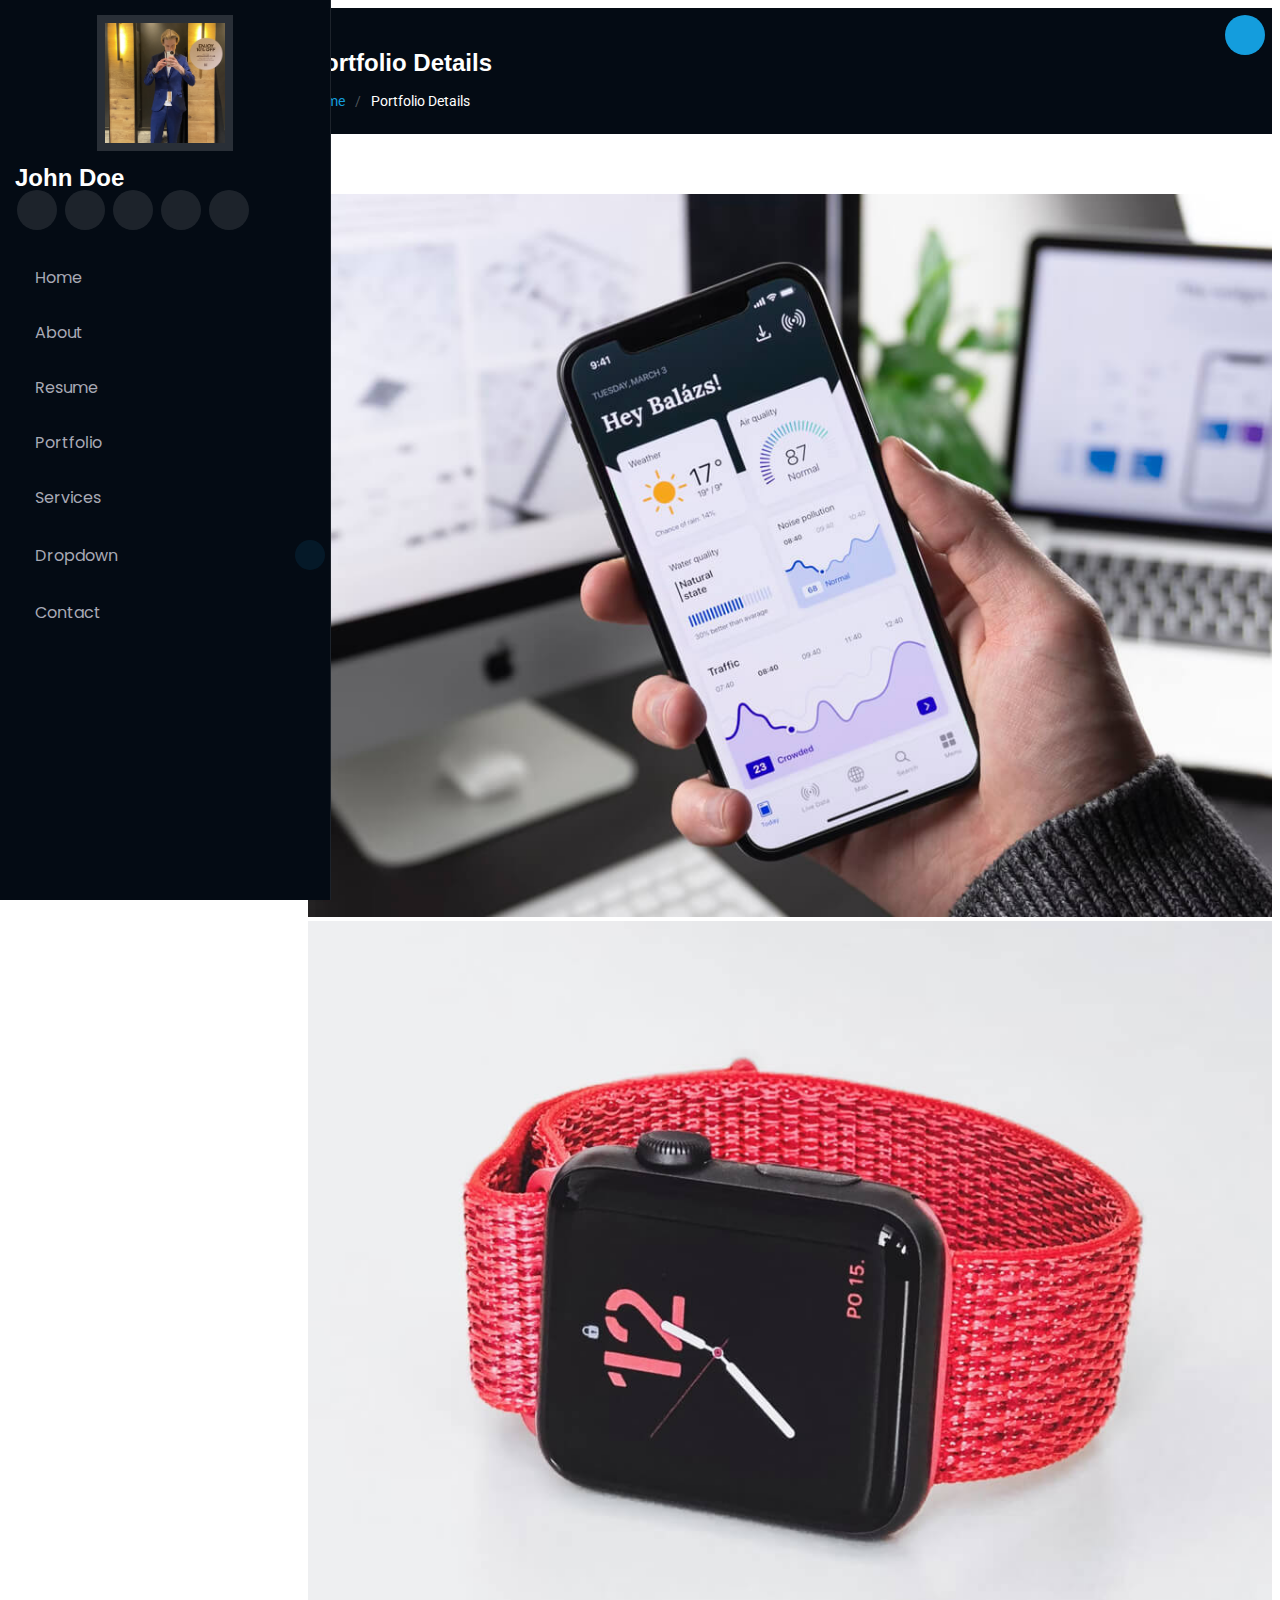
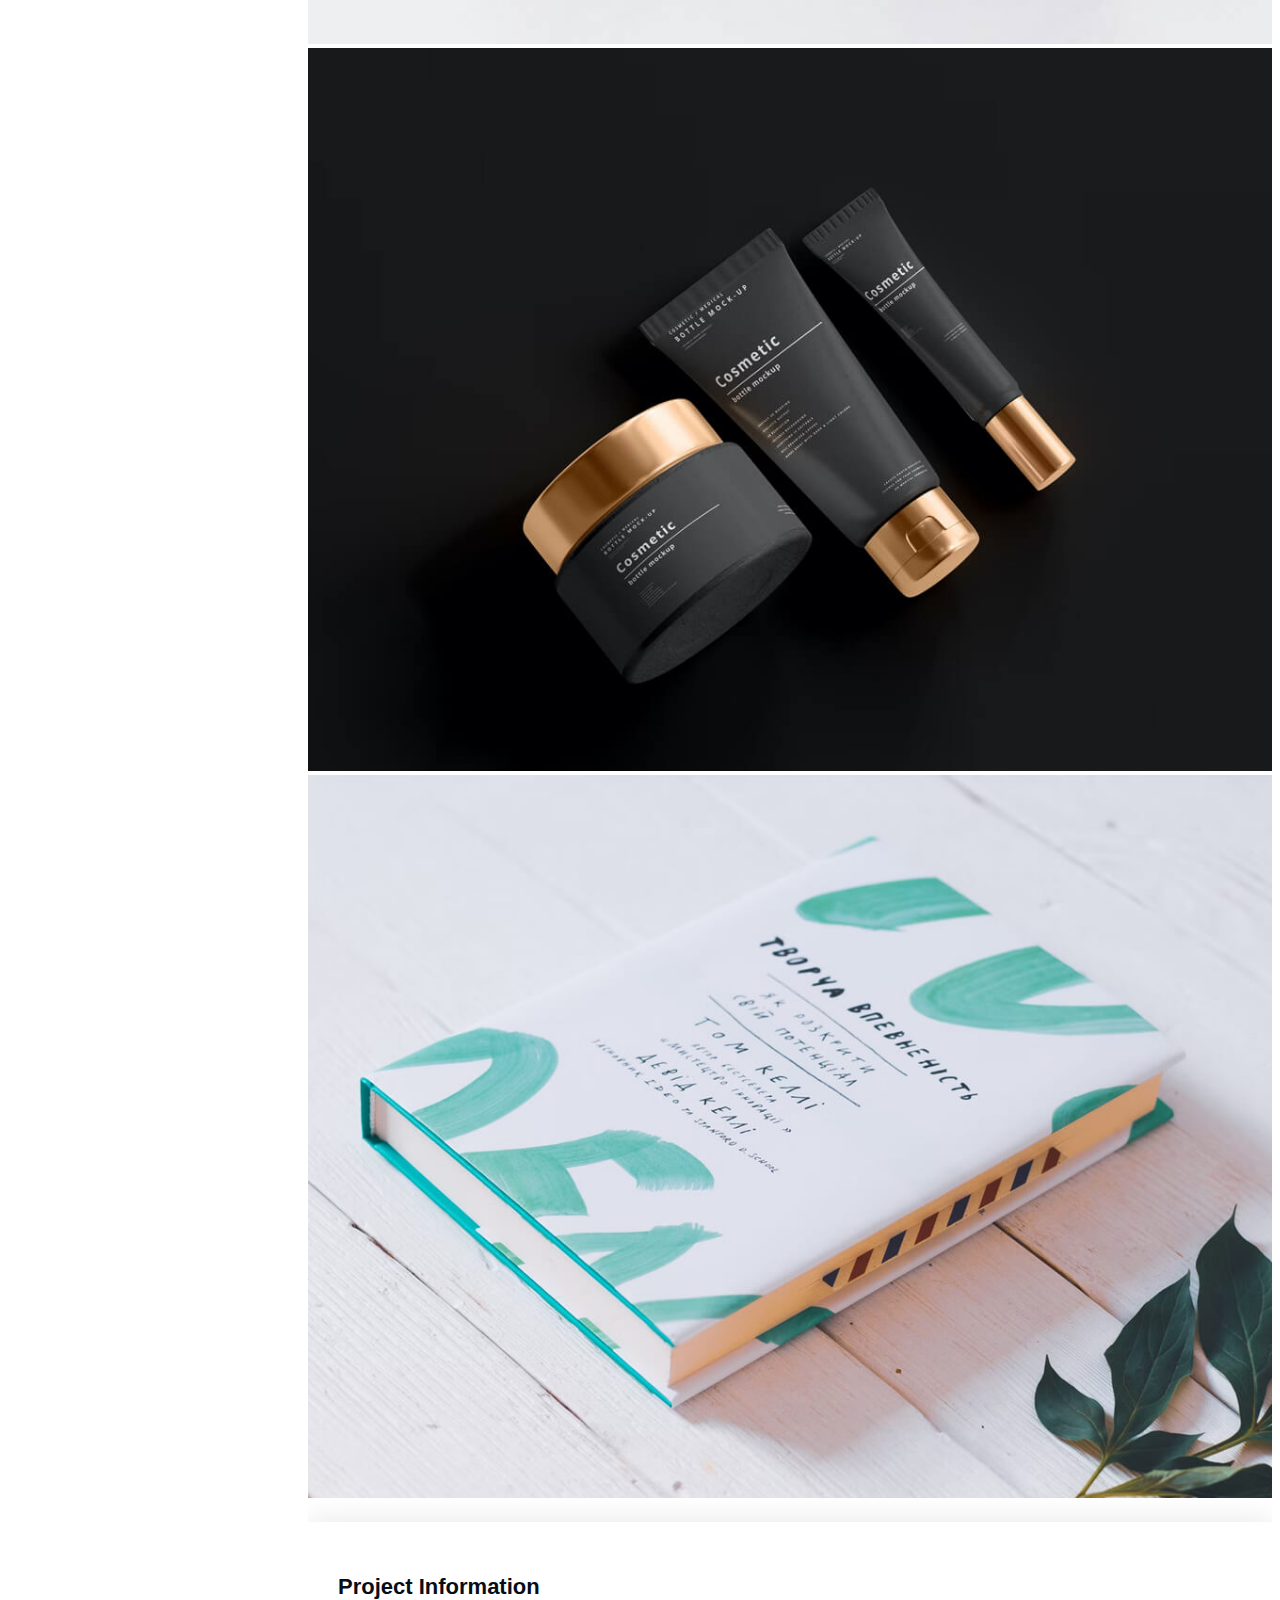
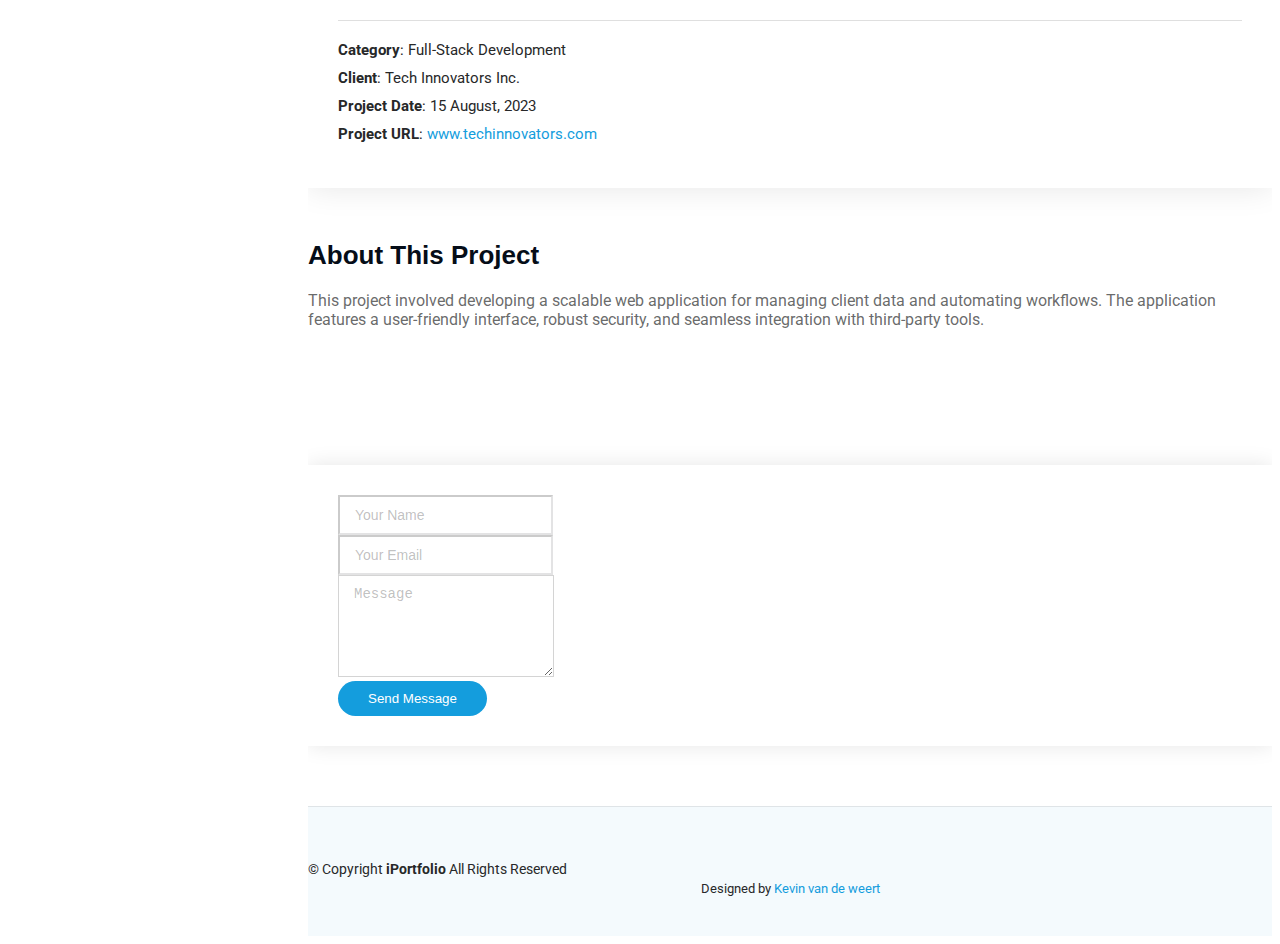
==== commit e1d49c4e: "added newer images and reworkt the whole website, optimized it and published it." ====
--- a/Portfolio/portfolio-details.html
+++ b/Portfolio/portfolio-details.html
@@ -4,52 +4,70 @@
 <head>
   <meta charset="utf-8">
   <meta content="width=device-width, initial-scale=1.0" name="viewport">
-  <title>Portfolio Details - MyResume Bootstrap Template</title>
+  <title>Portfolio Details - iPortfolio Bootstrap Template</title>
   <meta content="" name="description">
   <meta content="" name="keywords">
-
-  <!-- Favicons -->
   <link href="assets/img/favicon.png" rel="icon">
   <link href="assets/img/apple-touch-icon.png" rel="apple-touch-icon">
-
-  <!-- Fonts -->
   <link href="https://fonts.googleapis.com" rel="preconnect">
   <link href="https://fonts.gstatic.com" rel="preconnect" crossorigin>
-  <link href="https://fonts.googleapis.com/css2?family=Roboto:ital,wght@0,100;0,300;0,400;0,500;0,700;0,900;1,100;1,300;1,400;1,500;1,700;1,900&family=Poppins:ital,wght@0,100;0,200;0,300;0,400;0,500;0,600;0,700;0,800;0,900;1,100;1,200;1,300;1,400;1,500;1,600;1,700;1,800;1,900&family=Raleway:ital,wght@0,100;0,200;0,300;0,400;0,500;0,600;0,700;0,800;0,900;1,100;1,200;1,300;1,400;1,500;1,600;1,700;1,800;1,900&display=swap" rel="stylesheet">
-
-  <!-- Vendor CSS Files -->
+  <link href="https://fonts.googleapis.com/css2?family=Roboto:ital,wght@0,100;0,300;0,400;0,500;0,700;0,900;1,100;1,300;1,400;1,500;1,700;1,900&family=Poppins:ital,wght@0,100;0,200;0,300;0,400;0,500;0,600;0,700;0,800;0,900;1,100;1,200;1,300;1,400;1,500;1,600;1,700;1,800&display=swap" rel="stylesheet">
   <link href="assets/vendor/bootstrap/css/bootstrap.min.css" rel="stylesheet">
   <link href="assets/vendor/bootstrap-icons/bootstrap-icons.css" rel="stylesheet">
   <link href="assets/vendor/aos/aos.css" rel="stylesheet">
   <link href="assets/vendor/glightbox/css/glightbox.min.css" rel="stylesheet">
   <link href="assets/vendor/swiper/swiper-bundle.min.css" rel="stylesheet">
-
-  <!-- Main CSS File -->
-  <link href="assets/css/main.css" rel="stylesheet">
-
-  <!-- =======================================================
-  * Template Name: MyResume
-  * Template URL: https://bootstrapmade.com/free-html-bootstrap-template-my-resume/
-  * Updated: Jun 29 2024 with Bootstrap v5.3.3
-  * Author: BootstrapMade.com
-  * License: https://bootstrapmade.com/license/
-  ======================================================== -->
+  <link href="assets/css/style.css" rel="stylesheet">
 </head>
 
 <body class="portfolio-details-page">
 
-  <header id="header" class="header d-flex flex-column justify-content-center">
-
+  <header id="header" class="header dark-background d-flex flex-column">
     <i class="header-toggle d-xl-none bi bi-list"></i>
+
+    <div class="profile-img">
+      <img src="assets/img/Alt images/IMG_8613.jpg" alt="IMG_8613" class="img-fluid rounded-circle">
+    </div>
+
+    <a href="index.html" class="logo d-flex align-items-center justify-content-center">
+      <!-- Uncomment the line below if you also wish to use an image logo -->
+      <!-- <img src="assets/img/logo.png" alt=""> -->
+      <h1 class="sitename">John Doe</h1>
+    </a>
+
+    <div class="social-links text-center">
+      <a href="#" class="twitter"><i class="bi bi-twitter-x"></i></a>
+      <a href="#" class="facebook"><i class="bi bi-facebook"></i></a>
+      <a href="#" class="instagram"><i class="bi bi-instagram"></i></a>
+      <a href="#" class="google-plus"><i class="bi bi-skype"></i></a>
+      <a href="#" class="linkedin"><i class="bi bi-linkedin"></i></a>
+    </div>
 
     <nav id="navmenu" class="navmenu">
       <ul>
-        <li><a href="#hero"><i class="bi bi-house navicon"></i><span>Home</span></a></li>
-        <li><a href="#about"><i class="bi bi-person navicon"></i><span>About</span></a></li>
-        <li><a href="#resume"><i class="bi bi-file-earmark-text navicon"></i><span>Resume</span></a></li>
-        <li><a href="#portfolio"><i class="bi bi-images navicon"></i><span>Portfolio</span></a></li>
-        <li><a href="#services"><i class="bi bi-hdd-stack navicon"></i><span>Services</span></a></li>
-        <li><a href="#contact"><i class="bi bi-envelope navicon"></i><span>Contact</span></a></li>
+        <li><a href="#hero"><i class="bi bi-house navicon"></i>Home</a></li>
+        <li><a href="#about"><i class="bi bi-person navicon"></i> About</a></li>
+        <li><a href="#resume"><i class="bi bi-file-earmark-text navicon"></i> Resume</a></li>
+        <li><a href="#portfolio"><i class="bi bi-images navicon"></i> Portfolio</a></li>
+        <li><a href="#services"><i class="bi bi-hdd-stack navicon"></i> Services</a></li>
+        <li class="dropdown"><a href="#"><i class="bi bi-menu-button navicon"></i> <span>Dropdown</span> <i class="bi bi-chevron-down toggle-dropdown"></i></a>
+          <ul>
+            <li><a href="#">Dropdown 1</a></li>
+            <li class="dropdown"><a href="#"><span>Deep Dropdown</span> <i class="bi bi-chevron-down toggle-dropdown"></i></a>
+              <ul>
+                <li><a href="#">Deep Dropdown 1</a></li>
+                <li><a href="#">Deep Dropdown 2</a></li>
+                <li><a href="#">Deep Dropdown 3</a></li>
+                <li><a href="#">Deep Dropdown 4</a></li>
+                <li><a href="#">Deep Dropdown 5</a></li>
+              </ul>
+            </li>
+            <li><a href="#">Dropdown 2</a></li>
+            <li><a href="#">Dropdown 3</a></li>
+            <li><a href="#">Dropdown 4</a></li>
+          </ul>
+        </li>
+        <li><a href="#contact"><i class="bi bi-envelope navicon"></i> Contact</a></li>
       </ul>
     </nav>
 
@@ -58,114 +76,83 @@
   <main class="main">
 
     <!-- Page Title -->
-    <div class="page-title" data-aos="fade">
-      <div class="container">
+    <div class="page-title dark-background">
+      <div class="container d-lg-flex justify-content-between align-items-center">
+        <h1 class="mb-2 mb-lg-0">Portfolio Details</h1>
         <nav class="breadcrumbs">
           <ol>
             <li><a href="index.html">Home</a></li>
             <li class="current">Portfolio Details</li>
           </ol>
         </nav>
-        <h1>Portfolio Details</h1>
       </div>
     </div><!-- End Page Title -->
 
     <!-- Portfolio Details Section -->
     <section id="portfolio-details" class="portfolio-details section">
 
-      <div class="container" data-aos="fade-up">
-
-        <div class="portfolio-details-slider swiper init-swiper">
-          <script type="application/json" class="swiper-config">
-            {
-              "loop": true,
-              "speed": 600,
-              "autoplay": {
-                "delay": 5000
-              },
-              "slidesPerView": "auto",
-              "navigation": {
-                "nextEl": ".swiper-button-next",
-                "prevEl": ".swiper-button-prev"
-              },
-              "pagination": {
-                "el": ".swiper-pagination",
-                "type": "bullets",
-                "clickable": true
-              }
-            }
-          </script>
-          <div class="swiper-wrapper align-items-center">
-
-            <div class="swiper-slide">
-              <img src="assets/img/portfolio/app-1.jpg" alt="">
-            </div>
-
-            <div class="swiper-slide">
-              <img src="assets/img/portfolio/product-1.jpg" alt="">
-            </div>
-
-            <div class="swiper-slide">
-              <img src="assets/img/portfolio/branding-1.jpg" alt="">
-            </div>
-
-            <div class="swiper-slide">
-              <img src="assets/img/portfolio/books-1.jpg" alt="">
-            </div>
-
-          </div>
-          <div class="swiper-button-prev"></div>
-          <div class="swiper-button-next"></div>
-          <div class="swiper-pagination"></div>
-        </div>
-
-        <div class="row justify-content-between gy-4 mt-4">
-
-          <div class="col-lg-8" data-aos="fade-up">
-            <div class="portfolio-description">
-              <h2>This is an example of portfolio details</h2>
-              <p>
-                Autem ipsum nam porro corporis rerum. Quis eos dolorem eos itaque inventore commodi labore quia quia. Exercitationem repudiandae officiis neque suscipit non officia eaque itaque enim. Voluptatem officia accusantium nesciunt est omnis tempora consectetur dignissimos. Sequi nulla at esse enim cum deserunt eius.
-              </p>
-              <p>
-                Amet consequatur qui dolore veniam voluptatem voluptatem sit. Non aspernatur atque natus ut cum nam et. Praesentium error dolores rerum minus sequi quia veritatis eum. Eos et doloribus doloremque nesciunt molestiae laboriosam.
-              </p>
-
-              <div class="testimonial-item">
-                <p>
-                  <i class="bi bi-quote quote-icon-left"></i>
-                  <span>Export tempor illum tamen malis malis eram quae irure esse labore quem cillum quid cillum eram malis quorum velit fore eram velit sunt aliqua noster fugiat irure amet legam anim culpa.</span>
-                  <i class="bi bi-quote quote-icon-right"></i>
-                </p>
-                <div>
-                  <img src="assets/img/testimonials/testimonials-2.jpg" class="testimonial-img" alt="">
-                  <h3>Sara Wilsson</h3>
-                  <h4>Designer</h4>
-                </div>
-              </div>
-
-              <p>
-                Impedit ipsum quae et aliquid doloribus et voluptatem quasi. Perspiciatis occaecati earum et magnam animi. Quibusdam non qui ea vitae suscipit vitae sunt. Repudiandae incidunt cumque minus deserunt assumenda tempore. Delectus voluptas necessitatibus est.
-              </p>
-
-              <p>
-                Sunt voluptatum sapiente facilis quo odio aut ipsum repellat debitis. Molestiae et autem libero. Explicabo et quod necessitatibus similique quis dolor eum. Numquam eaque praesentium rem et qui nesciunt.
-              </p>
-
+      <div class="container" data-aos="fade-up" data-aos-delay="100">
+
+        <div class="row gy-4">
+
+          <div class="col-lg-8">
+            <div class="portfolio-details-slider swiper init-swiper">
+
+              <script type="application/json" class="swiper-config">
+                {
+                  "loop": true,
+                  "speed": 600,
+                  "autoplay": {
+                    "delay": 5000
+                  },
+                  "slidesPerView": "auto",
+                  "pagination": {
+                    "el": ".swiper-pagination",
+                    "type": "bullets",
+                    "clickable": true
+                  }
+                }
+              </script>
+
+              <div class="swiper-wrapper align-items-center">
+
+                <div class="swiper-slide">
+                  <img src="assets/img/portfolio/app-1.jpg" alt="" class="img-fluid w-100">
+                </div>
+
+                <div class="swiper-slide">
+                  <img src="assets/img/portfolio/product-1.jpg" alt="">
+                </div>
+
+                <div class="swiper-slide">
+                  <img src="assets/img/portfolio/branding-1.jpg" alt="">
+                </div>
+
+                <div class="swiper-slide">
+                  <img src="assets/img/portfolio/books-1.jpg" alt="">
+                </div>
+
+              </div>
+              <div class="swiper-pagination"></div>
             </div>
           </div>
 
-          <div class="col-lg-3" data-aos="fade-up" data-aos-delay="100">
-            <div class="portfolio-info">
-              <h3>Project information</h3>
+          <div class="col-lg-4">
+            <div class="portfolio-info" data-aos="fade-up" data-aos-delay="200">
+              <h3>Project Information</h3>
               <ul>
-                <li><strong>Category</strong> Web design</li>
-                <li><strong>Client</strong> ASU Company</li>
-                <li><strong>Project date</strong> 01 March, 2020</li>
-                <li><strong>Project URL</strong> <a href="#">www.example.com</a></li>
-                <li><a href="#" class="btn-visit align-self-start">Visit Website</a></li>
+                <li><strong>Category</strong>: Full-Stack Development</li>
+                <li><strong>Client</strong>: Tech Innovators Inc.</li>
+                <li><strong>Project Date</strong>: 15 August, 2023</li>
+                <li><strong>Project URL</strong>: <a href="#">www.techinnovators.com</a></li>
               </ul>
             </div>
+            <div class="portfolio-description" data-aos="fade-up" data-aos-delay="300">
+              <h2>About This Project</h2>
+              <p>
+                This project involved developing a scalable web application for managing client data and automating workflows. The application features a user-friendly interface, robust security, and seamless integration with third-party tools.
+              </p>
+            </div>
           </div>
 
         </div>
@@ -174,32 +161,45 @@
 
     </section><!-- /Portfolio Details Section -->
 
+    <!-- Contact Form Section -->
+    <section id="contact" class="contact section">
+      <div class="container" data-aos="fade-up" data-aos-delay="100">
+        <div class="row gy-4">
+          <div class="col-lg-8">
+            <form action="forms/contact.php" method="post" class="php-email-form" data-aos="fade-up" data-aos-delay="200">
+              <div class="row">
+                <div class="col-md-6 form-group">
+                  <input type="text" name="name" class="form-control" id="name" placeholder="Your Name" required>
+                </div>
+                <div class="col-md-6 form-group">
+                  <input type="email" name="email" class="form-control" id="email" placeholder="Your Email" required>
+                </div>
+              </div>
+              <div class="form-group">
+                <textarea name="message" class="form-control" id="message" rows="5" placeholder="Message" required></textarea>
+              </div>
+              <div class="text-center">
+                <button type="submit">Send Message</button>
+              </div>
+            </form>
+          </div>
+        </div>
+      </div>
+    </section><!-- /Contact Form Section -->
+
   </main>
 
   <footer id="footer" class="footer position-relative light-background">
+
     <div class="container">
-      <h3 class="sitename">Brandon Johnson</h3>
-      <p>Et aut eum quis fuga eos sunt ipsa nihil. Labore corporis magni eligendi fuga maxime saepe commodi placeat.</p>
-      <div class="social-links d-flex justify-content-center">
-        <a href=""><i class="bi bi-twitter-x"></i></a>
-        <a href=""><i class="bi bi-facebook"></i></a>
-        <a href=""><i class="bi bi-instagram"></i></a>
-        <a href=""><i class="bi bi-skype"></i></a>
-        <a href=""><i class="bi bi-linkedin"></i></a>
-      </div>
-      <div class="container">
-        <div class="copyright">
-          <span>Copyright</span> <strong class="px-1 sitename">Alex Smith</strong> <span>All Rights Reserved</span>
-        </div>
-        <div class="credits">
-          <!-- All the links in the footer should remain intact. -->
-          <!-- You can delete the links only if you've purchased the pro version. -->
-          <!-- Licensing information: https://bootstrapmade.com/license/ -->
-          <!-- Purchase the pro version with working PHP/AJAX contact form: [buy-url] -->
-          Designed by <a href="https://bootstrapmade.com/">BootstrapMade</a>
-        </div>
+      <div class="copyright text-center ">
+        <p>© <span>Copyright</span> <strong class="px-1 sitename">iPortfolio</strong> <span>All Rights Reserved</span></p>
+      </div>
+      <div class="credits">
+        Designed by <a href="index.html">Kevin van de weert</a>
       </div>
     </div>
+
   </footer>
 
   <!-- Scroll Top -->
--- a/Portfolio/assets/css/style.css
+++ b/Portfolio/assets/css/style.css
@@ -0,0 +1,1369 @@
+:root {
+  --default-font: "Roboto",  system-ui, -apple-system, "Segoe UI", Roboto, "Helvetica Neue", Arial, "Noto Sans", "Liberation Sans", sans-serif, "Apple Color Emoji", "Segoe UI Emoji", "Segoe UI Symbol", "Noto Color Emoji";
+  --heading-font: "Raleway",  sans-serif;
+  --nav-font: "Poppins",  sans-serif;
+}
+
+/* Global Colors - The following color variables are used throughout the website. Updating them here will change the color scheme of the entire website */
+:root { 
+  --background-color: #ffffff; /* Background color for the entire website, including individual sections */
+  --default-color: #272829; /* Default color used for the majority of the text content across the entire website */
+  --heading-color: #050d18; /* Color for headings, subheadings and title throughout the website */
+  --accent-color: #149ddd; /* Accent color that represents your brand on the website. It's used for buttons, links, and other elements that need to stand out */
+  --surface-color: #ffffff; /* The surface color is used as a background of boxed elements within sections, such as cards, icon boxes, or other elements that require a visual separation from the global background. */
+  --contrast-color: #ffffff; /* Contrast color for text, ensuring readability against backgrounds of accent, heading, or default colors. */
+}
+
+/* Nav Menu Colors - The following color variables are used specifically for the navigation menu. They are separate from the global colors to allow for more customization options */
+:root {
+  --nav-color: #a8a9b4;  /* The default color of the main navmenu links */
+  --nav-hover-color: #ffffff; /* Applied to main navmenu links when they are hovered over or active */
+  --nav-mobile-background-color: #040b14; /* Used as the background color for mobile navigation menu */
+  --nav-dropdown-background-color: #040b14; /* Used as the background color for dropdown items that appear when hovering over primary navigation items */
+  --nav-dropdown-color: #a8a9b4; /* Used for navigation links of the dropdown items in the navigation menu. */
+  --nav-dropdown-hover-color: #ffffff; /* Similar to --nav-hover-color, this color is applied to dropdown navigation links when they are hovered over. */
+}
+
+/* Color Presets - These classes override global colors when applied to any section or element, providing reuse of the sam color scheme. */
+
+.light-background {
+  --background-color: #f4fafd;
+  --surface-color: #ffffff;
+}
+
+.dark-background {
+  --background-color: #040b14;
+  --default-color: #ffffff;
+  --heading-color: #ffffff;
+  --surface-color: #151f2b;
+  --contrast-color: #ffffff;
+}
+
+/* Smooth scroll */
+:root {
+  scroll-behavior: smooth;
+}
+
+/*--------------------------------------------------------------
+# General Styling & Shared Classes
+--------------------------------------------------------------*/
+body {
+  color: var(--default-color);
+  background-color: var(--background-color);
+  font-family: var(--default-font);
+}
+
+a {
+  color: var(--accent-color);
+  text-decoration: none;
+  transition: 0.3s;
+}
+
+a:hover {
+  color: color-mix(in srgb, var(--accent-color), transparent 25%);
+  text-decoration: none;
+}
+
+h1,
+h2,
+h3,
+h4,
+h5,
+h6 {
+  color: var(--heading-color);
+  font-family: var(--heading-font);
+}
+
+/* PHP Email Form Messages
+------------------------------*/
+.php-email-form .error-message {
+  display: none;
+  background: #df1529;
+  color: #ffffff;
+  text-align: left;
+  padding: 15px;
+  margin-bottom: 24px;
+  font-weight: 600;
+}
+
+.php-email-form .sent-message {
+  display: none;
+  color: #ffffff;
+  background: #059652;
+  text-align: center;
+  padding: 15px;
+  margin-bottom: 24px;
+  font-weight: 600;
+}
+
+.php-email-form .loading {
+  display: none;
+  background: var(--surface-color);
+  text-align: center;
+  padding: 15px;
+  margin-bottom: 24px;
+}
+
+.php-email-form .loading:before {
+  content: "";
+  display: inline-block;
+  border-radius: 50%;
+  width: 24px;
+  height: 24px;
+  margin: 0 10px -6px 0;
+  border: 3px solid var(--accent-color);
+  border-top-color: var(--surface-color);
+  animation: php-email-form-loading 1s linear infinite;
+}
+
+@keyframes php-email-form-loading {
+  0% {
+    transform: rotate(0deg);
+  }
+
+  100% {
+    transform: rotate(360deg);
+  }
+}
+
+/*--------------------------------------------------------------
+# Global Header
+--------------------------------------------------------------*/
+.header {
+  color: var(--default-color);
+  background-color: var(--background-color);
+  position: fixed;
+  top: 0;
+  left: 0;
+  bottom: 0;
+  padding: 0 15px;
+  width: 300px;
+  transition: all ease-in-out 0.3s;
+  overflow-y: auto;
+  z-index: 997;
+  border-right: 1px solid color-mix(in srgb, var(--default-color), transparent 90%);
+}
+
+.header .profile-img img {
+  margin: 15px auto;
+  display: block;
+  width: 120px;
+  border: 8px solid color-mix(in srgb, var(--default-color), transparent 85%);
+}
+
+.header .logo {
+  line-height: 1;
+  margin-bottom: 15px;
+}
+
+.header .logo img {
+  max-height: 32px;
+  margin-right: 8px;
+}
+
+.header .logo h1 {
+  font-size: 24px;
+  margin: 0;
+  font-weight: 700;
+  color: var(--heading-color);
+}
+
+.header .social-links {
+  margin: 0 0 20px 0;
+}
+
+.header .social-links a {
+  font-size: 16px;
+  display: inline-flex;
+  align-items: center;
+  justify-content: center;
+  background: color-mix(in srgb, var(--default-color), transparent 90%);
+  color: var(--default-color);
+  margin: 0 2px;
+  border-radius: 50%;
+  text-align: center;
+  width: 40px;
+  height: 40px;
+  transition: 0.3s;
+}
+
+.header .social-links a:hover {
+  color: var(--contrast-color);
+  background: var(--accent-color);
+}
+
+@media (min-width: 1200px) {
+
+  .header~main,
+  .header~#footer {
+    margin-left: 300px;
+  }
+}
+
+@media (max-width: 1199px) {
+  .header {
+    left: -100%;
+  }
+}
+
+.header.header-show {
+  left: 0;
+}
+
+.header .header-toggle {
+  color: var(--contrast-color);
+  background-color: var(--accent-color);
+  font-size: 22px;
+  display: flex;
+  align-items: center;
+  justify-content: center;
+  width: 40px;
+  height: 40px;
+  border-radius: 50%;
+  cursor: pointer;
+  position: fixed;
+  top: 15px;
+  right: 15px;
+  z-index: 9999;
+  transition: background-color 0.3s;
+}
+
+.header .header-toggle:hover {
+  color: var(--contrast-color);
+  background-color: color-mix(in srgb, var(--accent-color) 90%, white 15%);
+}
+
+/*--------------------------------------------------------------
+# Navigation Menu
+--------------------------------------------------------------*/
+.mobile-nav-toggle {
+  display: none;
+}
+
+.navmenu {
+  padding: 0;
+  z-index: 9997;
+}
+
+.navmenu ul {
+  list-style: none;
+  padding: 0 0 20px 0;
+  margin: 0;
+}
+
+.navmenu a,
+.navmenu a:focus {
+  color: var(--nav-color);
+  padding: 15px 10px;
+  font-family: var(--nav-font);
+  font-size: 16px;
+  font-weight: 400;
+  display: flex;
+  align-items: center;
+  white-space: nowrap;
+  transition: 0.3s;
+  width: 100%;
+}
+
+.navmenu a .navicon,
+.navmenu a:focus .navicon {
+  font-size: 20px;
+  margin-right: 10px;
+}
+
+.navmenu a .toggle-dropdown,
+.navmenu a:focus .toggle-dropdown {
+  font-size: 12px;
+  line-height: 0;
+  margin-left: auto;
+  width: 30px;
+  height: 30px;
+  display: flex;
+  align-items: center;
+  justify-content: center;
+  border-radius: 50%;
+  transition: 0.3s;
+  flex-shrink: 0;
+  background-color: color-mix(in srgb, var(--accent-color), transparent 90%);
+}
+
+.navmenu a .toggle-dropdown:hover,
+.navmenu a:focus .toggle-dropdown:hover {
+  background-color: var(--accent-color);
+  color: var(--contrast-color);
+}
+
+.navmenu a:hover,
+.navmenu .active,
+.navmenu .active:focus {
+  color: var(--nav-hover-color);
+}
+
+.navmenu a:hover .navicon,
+.navmenu .active .navicon,
+.navmenu .active:focus .navicon {
+  color: var(--accent-color);
+}
+
+.navmenu .active .toggle-dropdown,
+.navmenu .active:focus .toggle-dropdown {
+  background-color: var(--accent-color);
+  color: var(--contrast-color);
+  transform: rotate(180deg);
+}
+
+.navmenu .dropdown {
+  display: block;
+}
+
+.navmenu .dropdown a,
+.navmenu .dropdown a:focus {
+  color: --nav-dropdown-color;
+}
+
+.navmenu .dropdown a:hover,
+.navmenu .dropdown .active,
+.navmenu .dropdown .active:focus {
+  color: var(--nav-dropdown-hover-color);
+}
+
+.navmenu .dropdown ul {
+  position: static;
+  display: none;
+  z-index: 99;
+  padding: 5px 10px;
+  margin: 5px 10px;
+  background-color: var(--nav-dropdown-background-color);
+  border: 1px solid color-mix(in srgb, var(--default-color), transparent 90%);
+  box-shadow: none;
+  transition: all 0.5s ease-in-out;
+}
+
+.navmenu .dropdown ul ul {
+  background-color: rgba(33, 37, 41, 0.1);
+}
+
+.navmenu .dropdown>.dropdown-active {
+  display: block;
+  background-color: rgba(33, 37, 41, 0.03);
+}
+
+/*--------------------------------------------------------------
+# Global Footer
+--------------------------------------------------------------*/
+.footer {
+  color: var(--default-color);
+  background-color: var(--background-color);
+  font-size: 14px;
+  padding: 40px 0;
+  position: relative;
+  border-top: 1px solid color-mix(in srgb, var(--default-color), transparent 90%);
+}
+
+.footer .copyright p {
+  margin-bottom: 0;
+}
+
+.footer .credits {
+  margin-top: 4px;
+  font-size: 13px;
+  text-align: center;
+}
+
+/*--------------------------------------------------------------
+# Preloader
+--------------------------------------------------------------*/
+#preloader {
+  position: fixed;
+  inset: 0;
+  z-index: 999999;
+  overflow: hidden;
+  background: var(--background-color);
+  transition: all 0.6s ease-out;
+}
+
+#preloader:before {
+  content: "";
+  position: fixed;
+  top: calc(50% - 30px);
+  left: calc(50% - 30px);
+  border: 6px solid #ffffff;
+  border-color: var(--accent-color) transparent var(--accent-color) transparent;
+  border-radius: 50%;
+  width: 60px;
+  height: 60px;
+  animation: animate-preloader 1.5s linear infinite;
+}
+
+@keyframes animate-preloader {
+  0% {
+    transform: rotate(0deg);
+  }
+
+  100% {
+    transform: rotate(360deg);
+  }
+}
+
+/*--------------------------------------------------------------
+# Scroll Top Button
+--------------------------------------------------------------*/
+.scroll-top {
+  position: fixed;
+  visibility: hidden;
+  opacity: 0;
+  right: 15px;
+  bottom: -15px;
+  z-index: 99999;
+  background-color: var(--accent-color);
+  width: 44px;
+  height: 44px;
+  border-radius: 50px;
+  transition: all 0.4s;
+}
+
+.scroll-top i {
+  font-size: 24px;
+  color: var(--contrast-color);
+  line-height: 0;
+}
+
+.scroll-top:hover {
+  background-color: color-mix(in srgb, var(--accent-color), transparent 20%);
+  color: var(--contrast-color);
+}
+
+.scroll-top.active {
+  visibility: visible;
+  opacity: 1;
+  bottom: 15px;
+}
+
+/*--------------------------------------------------------------
+# Disable aos animation delay on mobile devices
+--------------------------------------------------------------*/
+@media screen and (max-width: 768px) {
+  [data-aos-delay] {
+    transition-delay: 0 !important;
+  }
+}
+
+/*--------------------------------------------------------------
+# Global Page Titles & Breadcrumbs
+--------------------------------------------------------------*/
+.page-title {
+  color: var(--default-color);
+  background-color: var(--background-color);
+  padding: 25px 0;
+  position: relative;
+}
+
+.page-title h1 {
+  font-size: 24px;
+  font-weight: 700;
+}
+
+.page-title .breadcrumbs ol {
+  display: flex;
+  flex-wrap: wrap;
+  list-style: none;
+  padding: 0;
+  margin: 0;
+  font-size: 14px;
+  font-weight: 400;
+}
+
+.page-title .breadcrumbs ol li+li {
+  padding-left: 10px;
+}
+
+.page-title .breadcrumbs ol li+li::before {
+  content: "/";
+  display: inline-block;
+  padding-right: 10px;
+  color: color-mix(in srgb, var(--default-color), transparent 70%);
+}
+
+/*--------------------------------------------------------------
+# Global Sections
+--------------------------------------------------------------*/
+section,
+.section {
+  color: var(--default-color);
+  background-color: var(--background-color);
+  padding: 60px 0;
+  overflow: clip;
+}
+
+/*--------------------------------------------------------------
+# Global Section Titles
+--------------------------------------------------------------*/
+.section-title {
+  padding-bottom: 60px;
+  position: relative;
+}
+
+.section-title h2 {
+  font-size: 32px;
+  font-weight: 700;
+  margin-bottom: 20px;
+  padding-bottom: 20px;
+  position: relative;
+}
+
+.section-title h2:after {
+  content: "";
+  position: absolute;
+  display: block;
+  width: 50px;
+  height: 3px;
+  background: var(--accent-color);
+  left: 0;
+  bottom: 0;
+}
+
+.section-title p {
+  margin-bottom: 0;
+}
+
+/*--------------------------------------------------------------
+# Hero Section
+--------------------------------------------------------------*/
+.hero {
+  width: 100%;
+  min-height: 100vh;
+  position: relative;
+  padding: 80px 0;
+  display: flex;
+  align-items: center;
+  justify-content: center;
+}
+
+.hero img {
+  position: absolute;
+  inset: 0;
+  display: block;
+  width: 100%;
+  height: 100%;
+  object-fit: cover;
+  z-index: 1;
+}
+
+.hero:before {
+  content: "";
+  background: color-mix(in srgb, var(--background-color), transparent 70%);
+  position: absolute;
+  inset: 0;
+  z-index: 2;
+}
+
+.hero .container {
+  position: relative;
+  z-index: 3;
+}
+
+.hero h2 {
+  margin: 0;
+  font-size: 64px;
+  font-weight: 700;
+}
+
+.hero p {
+  margin: 5px 0 0 0;
+  font-size: 26px;
+}
+
+.hero p span {
+  letter-spacing: 1px;
+  border-bottom: 2px solid var(--accent-color);
+}
+
+.hero .social-links {
+  margin-top: 25px;
+}
+
+.hero .social-links a {
+  font-size: 24px;
+  display: inline-block;
+  color: color-mix(in srgb, var(--default-color), transparent 50%);
+  line-height: 1;
+  margin-right: 20px;
+  transition: 0.3s;
+}
+
+.hero .social-links a:hover {
+  color: var(--accent-color);
+}
+
+@media (max-width: 768px) {
+  .hero h2 {
+    font-size: 32px;
+  }
+
+  .hero p {
+    font-size: 20px;
+  }
+}
+
+/*--------------------------------------------------------------
+# About Section
+--------------------------------------------------------------*/
+.about .content h2 {
+  font-weight: 700;
+  font-size: 24px;
+}
+
+.about .content ul {
+  list-style: none;
+  padding: 0;
+}
+
+.about .content ul li {
+  margin-bottom: 20px;
+  display: flex;
+  align-items: center;
+}
+
+.about .content ul strong {
+  margin-right: 10px;
+}
+
+.about .content ul i {
+  font-size: 16px;
+  margin-right: 5px;
+  color: var(--accent-color);
+  line-height: 0;
+}
+
+/*--------------------------------------------------------------
+# Stats Section
+--------------------------------------------------------------*/
+.stats .stats-item {
+  padding: 30px;
+  width: 100%;
+}
+
+.stats .stats-item i {
+  color: var(--accent-color);
+  display: block;
+  font-size: 44px;
+  float: left;
+  line-height: 0;
+}
+
+.stats .stats-item .purecounter {
+  color: var(--heading-color);
+  font-size: 48px;
+  line-height: 40px;
+  display: block;
+  font-weight: 700;
+  margin-left: 60px;
+}
+
+.stats .stats-item p {
+  color: color-mix(in srgb, var(--default-color), transparent 40%);
+  padding: 15px 0 0 0;
+  margin: 0 0 0 60px;
+  font-family: var(--heading-font);
+  font-size: 14px;
+}
+
+/*--------------------------------------------------------------
+# Skills Section
+--------------------------------------------------------------*/
+.skills .progress {
+  height: 60px;
+  display: block;
+  background: none;
+  border-radius: 0;
+}
+
+.skills .progress .skill {
+  color: var(--heading-color);
+  padding: 0;
+  margin: 0 0 6px 0;
+  text-transform: uppercase;
+  display: block;
+  font-weight: 600;
+  font-family: var(--heading-font);
+}
+
+.skills .progress .skill .val {
+  float: right;
+  font-style: normal;
+}
+
+.skills .progress-bar-wrap {
+  background: color-mix(in srgb, var(--default-color), transparent 90%);
+  height: 10px;
+}
+
+.skills .progress-bar {
+  width: 1px;
+  height: 10px;
+  transition: 0.9s;
+  background-color: var(--accent-color);
+}
+
+/*--------------------------------------------------------------
+# Resume Section
+--------------------------------------------------------------*/
+.resume .resume-title {
+  color: var(--heading-color);
+  font-size: 26px;
+  font-weight: 700;
+  margin-top: 20px;
+  margin-bottom: 20px;
+}
+
+.resume .resume-item {
+  padding: 0 0 20px 20px;
+  margin-top: -2px;
+  border-left: 2px solid var(--accent-color);
+  position: relative;
+}
+
+.resume .resume-item h4 {
+  line-height: 18px;
+  font-size: 18px;
+  font-weight: 600;
+  text-transform: uppercase;
+  color: color-mix(in srgb, var(--default-color), transparent 20%);
+  margin-bottom: 10px;
+}
+
+.resume .resume-item h5 {
+  font-size: 16px;
+  padding: 5px 15px;
+  display: inline-block;
+  font-weight: 600;
+  margin-bottom: 10px;
+}
+
+.resume .resume-item ul {
+  padding-left: 20px;
+}
+
+.resume .resume-item ul li {
+  padding-bottom: 10px;
+}
+
+.resume .resume-item:last-child {
+  padding-bottom: 0;
+}
+
+.resume .resume-item::before {
+  content: "";
+  position: absolute;
+  width: 16px;
+  height: 16px;
+  border-radius: 50px;
+  left: -9px;
+  top: 0;
+  background: var(--background-color);
+  border: 2px solid var(--accent-color);
+}
+
+/*--------------------------------------------------------------
+# Portfolio Section
+--------------------------------------------------------------*/
+.portfolio .portfolio-filters {
+  padding: 0;
+  margin: 0 auto 20px auto;
+  list-style: none;
+  text-align: center;
+}
+
+.portfolio .portfolio-filters li {
+  cursor: pointer;
+  display: inline-block;
+  padding: 0;
+  font-size: 14px;
+  font-weight: 400;
+  margin: 0 10px;
+  line-height: 1;
+  text-transform: uppercase;
+  margin-bottom: 10px;
+  transition: all 0.3s ease-in-out;
+}
+
+.portfolio .portfolio-filters li:hover,
+.portfolio .portfolio-filters li.filter-active {
+  color: var(--accent-color);
+}
+
+.portfolio .portfolio-filters li:first-child {
+  margin-left: 0;
+}
+
+.portfolio .portfolio-filters li:last-child {
+  margin-right: 0;
+}
+
+@media (max-width: 575px) {
+  .portfolio .portfolio-filters li {
+    font-size: 14px;
+    margin: 0 5px;
+  }
+}
+
+.portfolio .portfolio-content {
+  position: relative;
+  overflow: hidden;
+}
+
+.portfolio .portfolio-content img {
+  transition: 0.3s;
+}
+
+.portfolio .portfolio-content .portfolio-info {
+  opacity: 0;
+  position: absolute;
+  inset: 0;
+  z-index: 3;
+  transition: all ease-in-out 0.3s;
+  background: rgba(0, 0, 0, 0.6);
+  padding: 15px;
+}
+
+.portfolio .portfolio-content .portfolio-info h4 {
+  font-size: 14px;
+  padding: 5px 10px;
+  font-weight: 400;
+  color: #ffffff;
+  display: inline-block;
+  background-color: var(--accent-color);
+}
+
+.portfolio .portfolio-content .portfolio-info p {
+  position: absolute;
+  bottom: 10px;
+  text-align: center;
+  display: inline-block;
+  left: 0;
+  right: 0;
+  font-size: 16px;
+  font-weight: 600;
+  color: rgba(255, 255, 255, 0.8);
+}
+
+.portfolio .portfolio-content .portfolio-info .preview-link,
+.portfolio .portfolio-content .portfolio-info .details-link {
+  position: absolute;
+  left: calc(50% - 40px);
+  font-size: 26px;
+  top: calc(50% - 14px);
+  color: #fff;
+  transition: 0.3s;
+  line-height: 1.2;
+}
+
+.portfolio .portfolio-content .portfolio-info .preview-link:hover,
+.portfolio .portfolio-content .portfolio-info .details-link:hover {
+  color: var(--accent-color);
+}
+
+.portfolio .portfolio-content .portfolio-info .details-link {
+  left: 50%;
+  font-size: 34px;
+  line-height: 0;
+}
+
+.portfolio .portfolio-content:hover .portfolio-info {
+  opacity: 1;
+}
+
+.portfolio .portfolio-content:hover img {
+  transform: scale(1.1);
+}
+
+/*--------------------------------------------------------------
+# Services Section
+--------------------------------------------------------------*/
+.services .service-item {
+  position: relative;
+}
+
+.services .service-item .icon {
+  background: var(--accent-color);
+  display: flex;
+  align-items: center;
+  justify-content: center;
+  width: 54px;
+  height: 54px;
+  border-radius: 50%;
+  transition: 0.5s;
+  border: 1px solid var(--accent-color);
+  margin-right: 20px;
+}
+
+.services .service-item .icon i {
+  color: var(--contrast-color);
+  font-size: 24px;
+  line-height: 0;
+}
+
+.services .service-item:hover .icon {
+  background: var(--surface-color);
+}
+
+.services .service-item:hover .icon i {
+  color: var(--accent-color);
+}
+
+.services .service-item .title {
+  font-weight: 700;
+  margin-bottom: 15px;
+  font-size: 18px;
+}
+
+.services .service-item .title a {
+  color: var(--heading-color);
+}
+
+.services .service-item .title a:hover {
+  color: var(--accent-color);
+}
+
+.services .service-item .description {
+  line-height: 24px;
+  font-size: 14px;
+}
+
+/*--------------------------------------------------------------
+# Testimonials Section
+--------------------------------------------------------------*/
+.testimonials .testimonials-carousel,
+.testimonials .testimonials-slider {
+  overflow: hidden;
+}
+
+.testimonials .testimonial-item {
+  box-sizing: content-box;
+  text-align: center;
+  min-height: 320px;
+}
+
+.testimonials .testimonial-item .testimonial-img {
+  width: 90px;
+  border-radius: 50%;
+  margin: 0 auto;
+}
+
+.testimonials .testimonial-item h3 {
+  font-size: 18px;
+  font-weight: bold;
+  margin: 10px 0 5px 0;
+}
+
+.testimonials .testimonial-item h4 {
+  font-size: 14px;
+  color: color-mix(in srgb, var(--default-color), transparent 20%);
+  margin: 0;
+}
+
+.testimonials .testimonial-item .quote-icon-left,
+.testimonials .testimonial-item .quote-icon-right {
+  color: color-mix(in srgb, var(--accent-color), transparent 40%);
+  font-size: 26px;
+  line-height: 0;
+}
+
+.testimonials .testimonial-item .quote-icon-left {
+  display: inline-block;
+  left: -5px;
+  position: relative;
+}
+
+.testimonials .testimonial-item .quote-icon-right {
+  display: inline-block;
+  right: -5px;
+  position: relative;
+  top: 10px;
+  transform: scale(-1, -1);
+}
+
+.testimonials .testimonial-item p {
+  font-style: italic;
+  margin: 0 15px 15px 15px;
+  padding: 20px;
+  background-color: var(--surface-color);
+  position: relative;
+  margin-bottom: 35px;
+  border-radius: 6px;
+  box-shadow: 0px 2px 15px rgba(0, 0, 0, 0.1);
+}
+
+.testimonials .testimonial-item p::after {
+  content: "";
+  width: 0;
+  height: 0;
+  border-top: 20px solid var(--surface-color);
+  border-right: 20px solid transparent;
+  border-left: 20px solid transparent;
+  position: absolute;
+  bottom: -20px;
+  left: calc(50% - 20px);
+}
+
+.testimonials .swiper-wrapper {
+  height: auto;
+}
+
+.testimonials .swiper-pagination {
+  margin-top: 40px;
+  position: relative;
+}
+
+.testimonials .swiper-pagination .swiper-pagination-bullet {
+  width: 12px;
+  height: 12px;
+  background-color: var(--background-color);
+  opacity: 1;
+  border: 1px solid var(--accent-color);
+}
+
+.testimonials .swiper-pagination .swiper-pagination-bullet-active {
+  background-color: var(--accent-color);
+}
+
+/*--------------------------------------------------------------
+# Contact Section
+--------------------------------------------------------------*/
+.contact .info-wrap {
+  background-color: var(--surface-color);
+  box-shadow: 0px 0px 20px rgba(0, 0, 0, 0.1);
+  padding: 30px;
+}
+
+@media (max-width: 575px) {
+  .contact .info-wrap {
+    padding: 20px;
+  }
+}
+
+.contact .info-item {
+  margin-bottom: 40px;
+}
+
+.contact .info-item i {
+  font-size: 20px;
+  color: var(--accent-color);
+  background: color-mix(in srgb, var(--accent-color), transparent 92%);
+  width: 44px;
+  height: 44px;
+  display: flex;
+  justify-content: center;
+  align-items: center;
+  border-radius: 50px;
+  transition: all 0.3s ease-in-out;
+  margin-right: 15px;
+}
+
+.contact .info-item h3 {
+  padding: 0;
+  font-size: 18px;
+  font-weight: 700;
+  margin-bottom: 5px;
+}
+
+.contact .info-item p {
+  padding: 0;
+  margin-bottom: 0;
+  font-size: 14px;
+}
+
+.contact .info-item:hover i {
+  background: var(--accent-color);
+  color: var(--contrast-color);
+}
+
+.contact .php-email-form {
+  background-color: var(--surface-color);
+  height: 100%;
+  padding: 30px;
+  box-shadow: 0px 0px 20px rgba(0, 0, 0, 0.1);
+}
+
+@media (max-width: 575px) {
+  .contact .php-email-form {
+    padding: 20px;
+  }
+}
+
+.contact .php-email-form input[type=text],
+.contact .php-email-form input[type=email],
+.contact .php-email-form textarea {
+  font-size: 14px;
+  padding: 10px 15px;
+  box-shadow: none;
+  border-radius: 0;
+  color: var(--default-color);
+  background-color: var(--surface-color);
+  border-color: color-mix(in srgb, var(--default-color), transparent 80%);
+}
+
+.contact .php-email-form input[type=text]:focus,
+.contact .php-email-form input[type=email]:focus,
+.contact .php-email-form textarea:focus {
+  border-color: var(--accent-color);
+}
+
+.contact .php-email-form input[type=text]::placeholder,
+.contact .php-email-form input[type=email]::placeholder,
+.contact .php-email-form textarea::placeholder {
+  color: color-mix(in srgb, var(--default-color), transparent 70%);
+}
+
+.contact .php-email-form button[type=submit] {
+  color: var(--contrast-color);
+  background: var(--accent-color);
+  border: 0;
+  padding: 10px 30px;
+  transition: 0.4s;
+  border-radius: 50px;
+}
+
+.contact .php-email-form button[type=submit]:hover {
+  background: color-mix(in srgb, var(--accent-color), transparent 25%);
+}
+
+/*--------------------------------------------------------------
+# Portfolio Details Section
+--------------------------------------------------------------*/
+.portfolio-details .portfolio-details-slider img {
+  width: 100%;
+}
+
+.portfolio-details .portfolio-details-slider .swiper-pagination {
+  margin-top: 20px;
+  position: relative;
+}
+
+.portfolio-details .portfolio-details-slider .swiper-pagination .swiper-pagination-bullet {
+  width: 12px;
+  height: 12px;
+  background-color: color-mix(in srgb, var(--default-color), transparent 85%);
+  opacity: 1;
+}
+
+.portfolio-details .portfolio-details-slider .swiper-pagination .swiper-pagination-bullet-active {
+  background-color: var(--accent-color);
+}
+
+.portfolio-details .portfolio-info {
+  padding: 30px;
+  box-shadow: 0px 0 30px rgba(0, 0, 0, 0.1);
+}
+
+.portfolio-details .portfolio-info h3 {
+  font-size: 22px;
+  font-weight: 700;
+  margin-bottom: 20px;
+  padding-bottom: 20px;
+  border-bottom: 1px solid color-mix(in srgb, var(--default-color), transparent 85%);
+}
+
+.portfolio-details .portfolio-info ul {
+  list-style: none;
+  padding: 0;
+  font-size: 15px;
+}
+
+.portfolio-details .portfolio-info ul li+li {
+  margin-top: 10px;
+}
+
+.portfolio-details .portfolio-description {
+  padding-top: 30px;
+}
+
+.portfolio-details .portfolio-description h2 {
+  font-size: 26px;
+  font-weight: 700;
+  margin-bottom: 20px;
+}
+
+.portfolio-details .portfolio-description p {
+  padding: 0;
+  color: color-mix(in srgb, var(--default-color), transparent 30%);
+}
+
+/*--------------------------------------------------------------
+# Service Details Section
+--------------------------------------------------------------*/
+.service-details .services-list {
+  padding: 10px 30px;
+  border: 1px solid color-mix(in srgb, var(--default-color), transparent 90%);
+  margin-bottom: 20px;
+}
+
+.service-details .services-list a {
+  display: block;
+  line-height: 1;
+  padding: 8px 0 8px 15px;
+  border-left: 3px solid color-mix(in srgb, var(--default-color), transparent 70%);
+  margin: 20px 0;
+  color: color-mix(in srgb, var(--default-color), transparent 20%);
+  transition: 0.3s;
+}
+
+.service-details .services-list a.active {
+  color: var(--heading-color);
+  font-weight: 700;
+  border-color: var(--accent-color);
+}
+
+.service-details .services-list a:hover {
+  border-color: var(--accent-color);
+}
+
+.service-details .services-img {
+  margin-bottom: 20px;
+}
+
+.service-details h3 {
+  font-size: 26px;
+  font-weight: 700;
+}
+
+.service-details h4 {
+  font-size: 20px;
+  font-weight: 700;
+}
+
+.service-details p {
+  font-size: 15px;
+}
+
+.service-details ul {
+  list-style: none;
+  padding: 0;
+  font-size: 15px;
+}
+
+.service-details ul li {
+  padding: 5px 0;
+  display: flex;
+  align-items: center;
+}
+
+.service-details ul i {
+  font-size: 20px;
+  margin-right: 8px;
+  color: var(--accent-color);
+}
+
+/*--------------------------------------------------------------
+# Starter Section Section
+--------------------------------------------------------------*/
+.starter-section {
+  /* Add your styles here */
+}
+
+/* Responsive adjustments for smaller devices */
+@media (max-width: 768px) {
+  .header {
+    width: 100%;
+    position: fixed;
+    height: auto;
+    border-right: none;
+  }
+
+  .header .profile-img img {
+    width: 80px;
+  }
+
+  .header .logo h1 {
+    font-size: 20px;
+  }
+
+  .navmenu ul {
+    flex-direction: column;
+    align-items: flex-start;
+  }
+
+  .hero h2 {
+    font-size: 28px;
+  }
+
+  .hero p {
+    font-size: 18px;
+  }
+
+  .about .content h2 {
+    font-size: 20px;
+  }
+
+  .about .content ul li {
+    font-size: 14px;
+  }
+
+  .stats .stats-item .purecounter {
+    font-size: 36px;
+  }
+
+  .skills .progress .skill {
+    font-size: 14px;
+  }
+
+  .skills .progress-bar-wrap {
+    height: 8px;
+  }
+
+  .services .service-item .icon {
+    width: 40px;
+    height: 40px;
+  }
+
+  .services .service-item .title {
+    font-size: 16px;
+  }
+
+  .contact .info-item h3 {
+    font-size: 16px;
+  }
+
+  .contact .info-item p {
+    font-size: 12px;
+  }
+
+  .contact .php-email-form input,
+  .contact .php-email-form textarea {
+    font-size: 12px;
+  }
+}
+
+@media (max-width: 576px) {
+  .hero h2 {
+    font-size: 24px;
+  }
+
+  .hero p {
+    font-size: 16px;
+  }
+
+  .about .content ul li {
+    font-size: 12px;
+  }
+
+  .stats .stats-item .purecounter {
+    font-size: 28px;
+  }
+
+  .skills .progress .skill {
+    font-size: 12px;
+  }
+
+  .services .service-item .title {
+    font-size: 14px;
+  }
+
+  .contact .info-item h3 {
+    font-size: 14px;
+  }
+
+  .contact .info-item p {
+    font-size: 10px;
+  }
+}